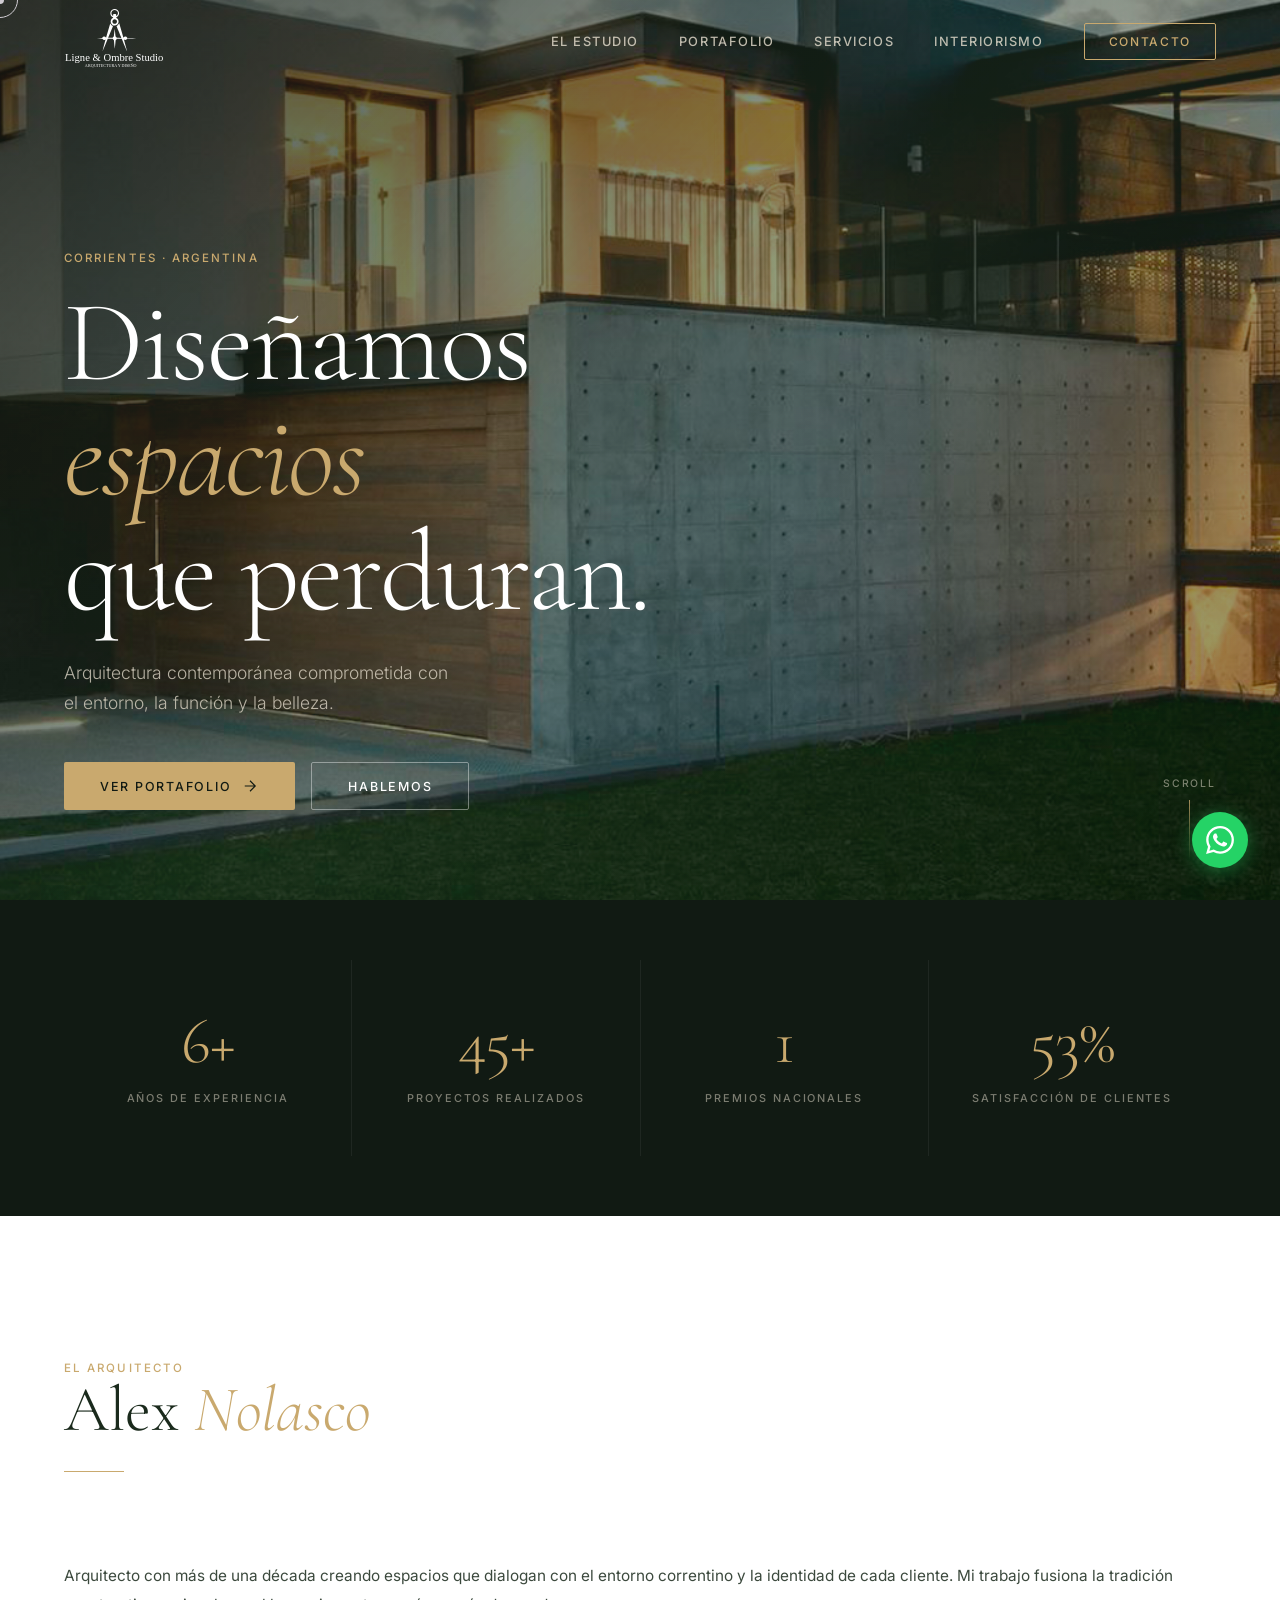
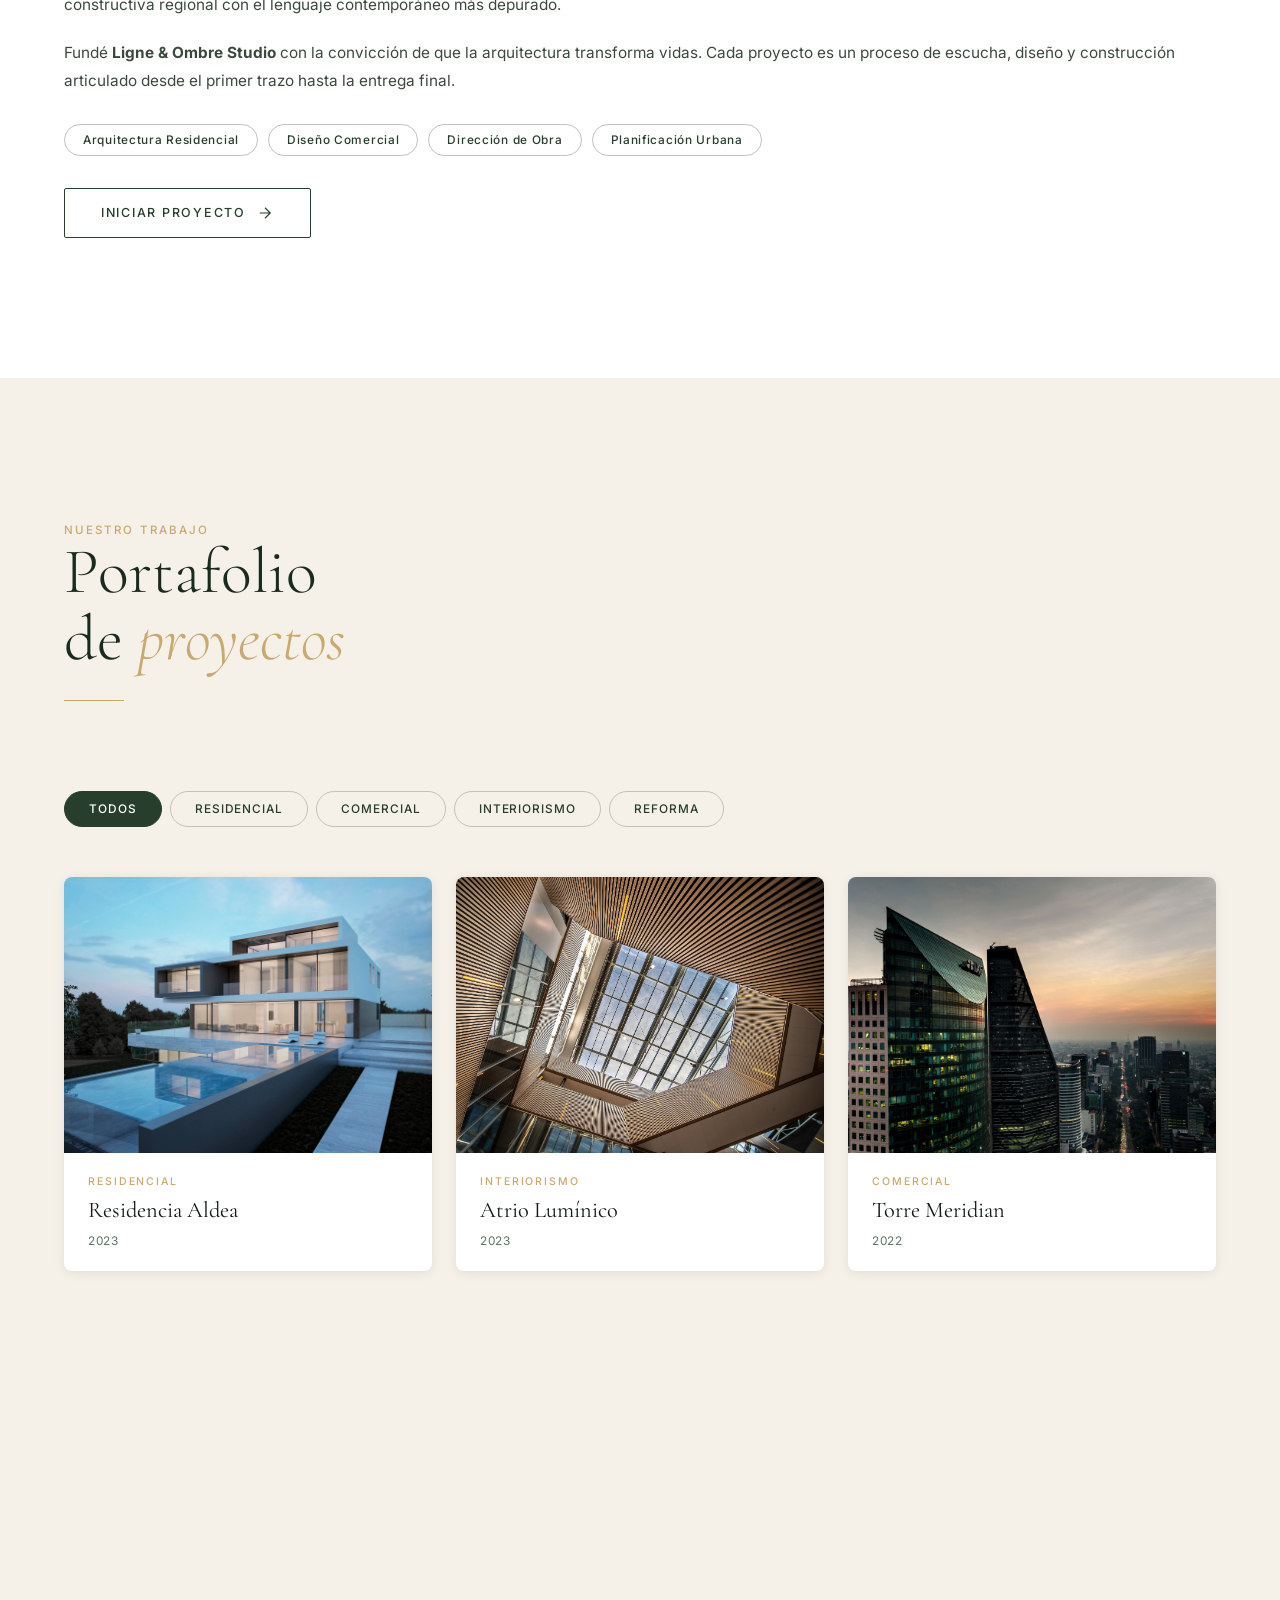
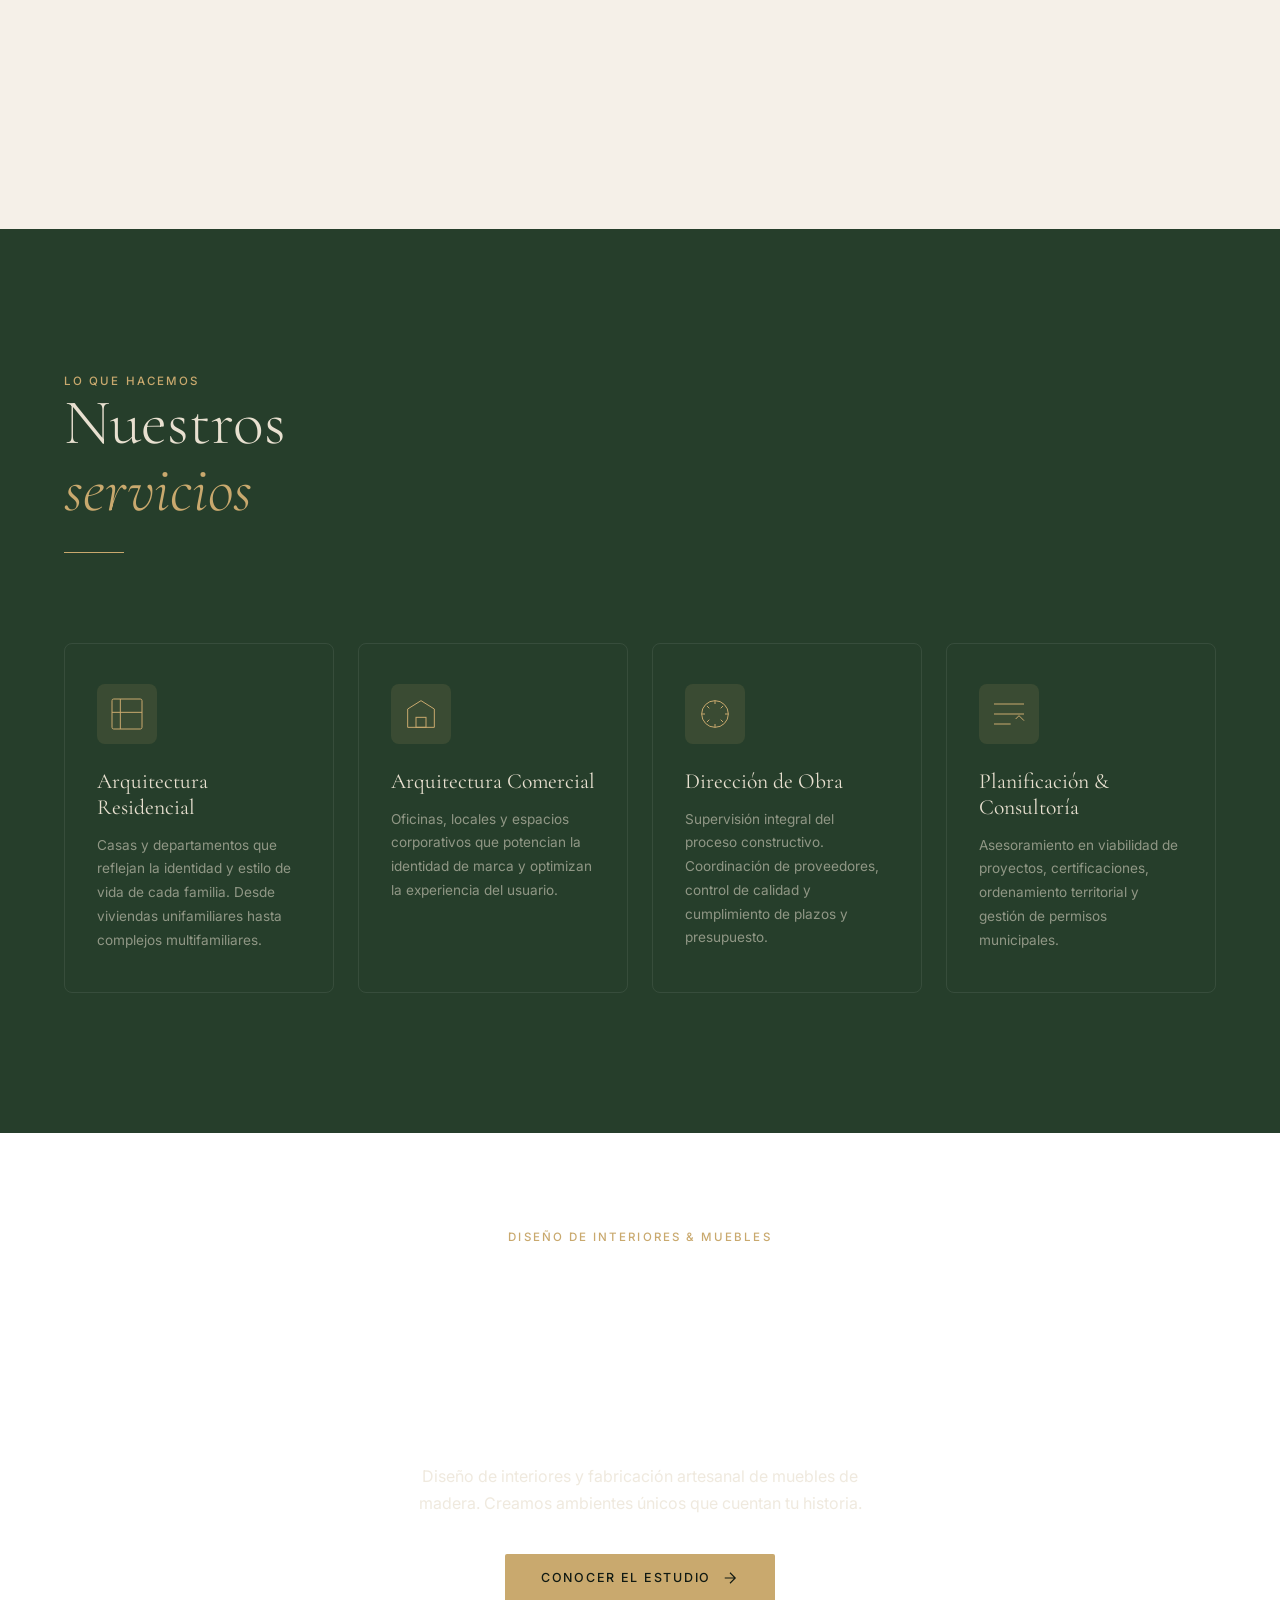
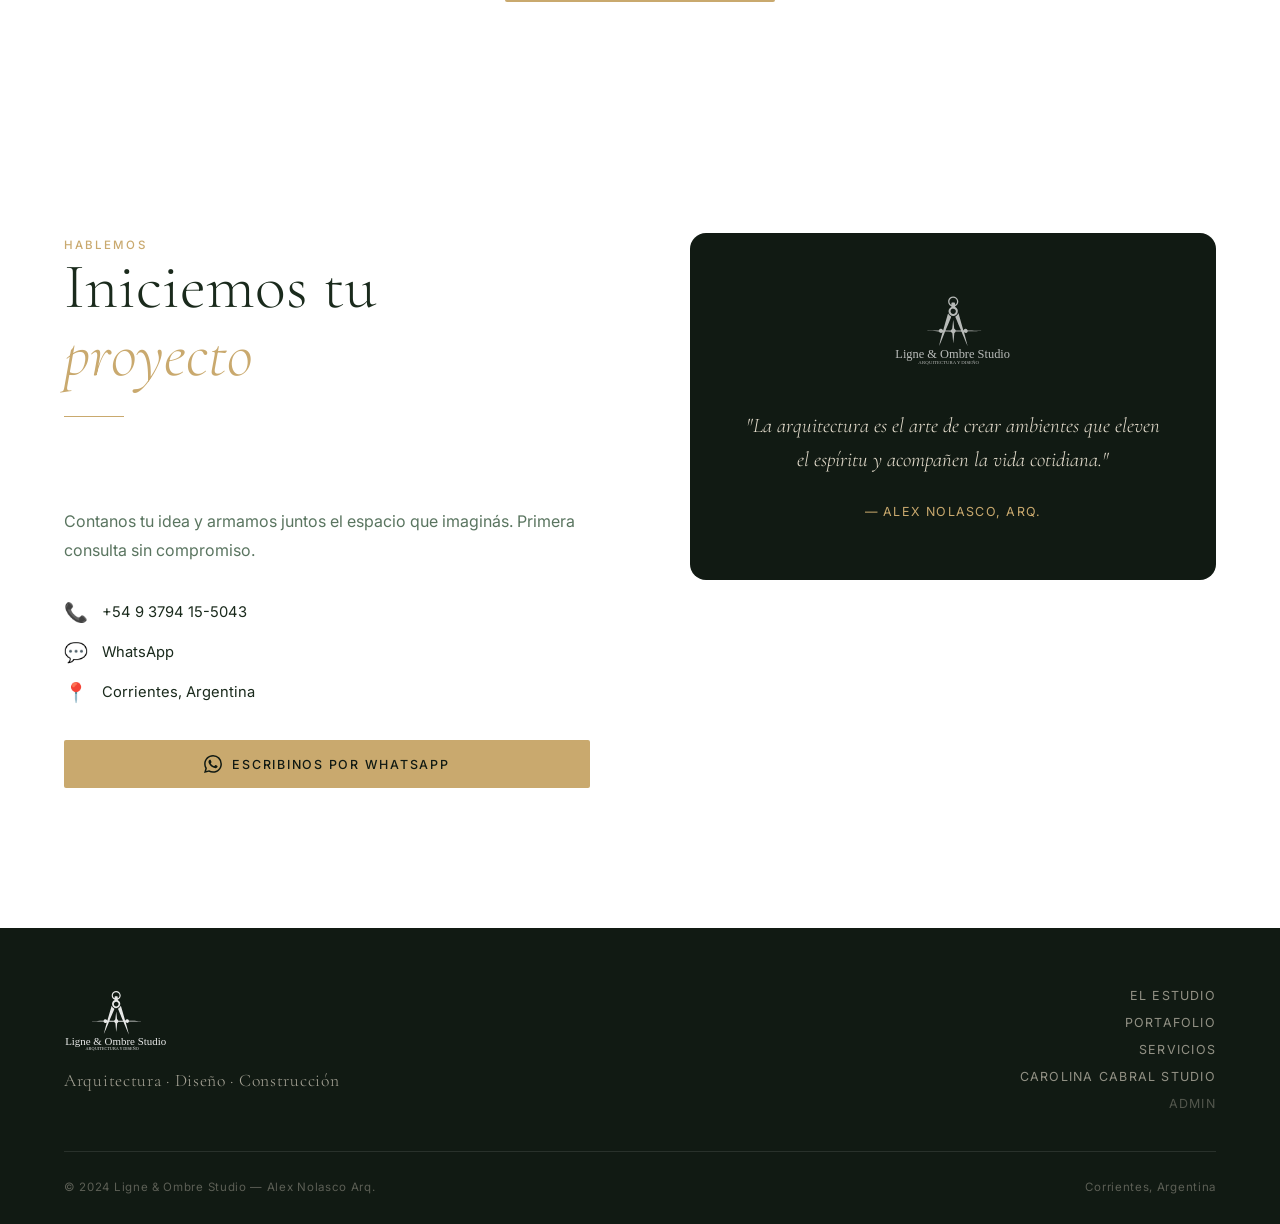
==== index.html @ 4c1d3240 "Arreglos 1 parallax" ====
<!DOCTYPE html>
<html lang="es">

<head>
  <meta charset="UTF-8">
  <meta name="viewport" content="width=device-width, initial-scale=1.0">
  <title>Ligne & Ombre Studio — Arquitectura | Alex Nolasco</title>
  <meta name="description"
    content="Estudio de arquitectura de Alex Nolasco en Corrientes, Argentina. Diseño residencial, comercial y dirección de obra. Ligne & Ombre Studio.">
  <link rel="stylesheet" href="css/main.css">
  <link rel="stylesheet" href="css/index.css">
</head>

<body>

  <!-- CURSOR -->
  <div class="cursor">
    <div class="cursor__dot"></div>
    <div class="cursor__circle"></div>
  </div>

  <!-- PROGRESS BAR -->
  <div class="progress-bar"></div>

  <!-- NAV -->
  <nav class="nav" id="nav">
    <a href="#inicio" class="nav__logo">
      <img src="assets/logo.svg" alt="Ligne & Ombre Studio logo">
    </a>
    <ul class="nav__links">
      <li><a href="#sobre-alex">El Estudio</a></li>
      <li><a href="#portafolio">Portafolio</a></li>
      <li><a href="#servicios">Servicios</a></li>
      <li><a href="interiores.html">Interiorismo</a></li>
      <li><a href="#contacto" class="nav__cta">Contacto</a></li>
    </ul>
    <div class="nav__burger" id="burger">
      <span></span><span></span><span></span>
    </div>
  </nav>

  <!-- MOBILE MENU -->
  <nav class="nav__mobile" id="mobileMenu">
    <span class="nav__mobile-close" id="mobileClose">✕</span>
    <a href="#sobre-alex">El Estudio</a>
    <a href="#portafolio">Portafolio</a>
    <a href="#servicios">Servicios</a>
    <a href="interiores.html">Interiorismo</a>
    <a href="#contacto">Contacto</a>
  </nav>

  <!-- HERO -->
  <section class="hero" id="inicio">
    <div class="hero__bg">
      <img src="Imagenes Pagina Arquitectura/el-hormigon-en-la-arquitectura-moderna.jpg" alt="Arquitectura"
        class="hero__img" data-parallax="0.25">
      <div class="hero__overlay"></div>
    </div>
    <div class="hero__content">
      <span class="t-label hero__eyebrow reveal" style="color:var(--clr-gold)">Corrientes · Argentina</span>
      <h1 class="hero__title reveal" data-delay="100">
        Diseñamos<br>
        <em>espacios</em><br>
        que perduran.
      </h1>
      <p class="hero__sub reveal" data-delay="200">
        Arquitectura contemporánea comprometida con<br>el entorno, la función y la belleza.
      </p>
      <div class="hero__actions reveal" data-delay="300">
        <a href="#portafolio" class="btn btn--primary">
          Ver portafolio
          <svg viewBox="0 0 24 24" fill="none" stroke="currentColor" stroke-width="1.5" width="18">
            <path d="M5 12h14M12 5l7 7-7 7" />
          </svg>
        </a>
        <a href="#contacto" class="btn btn--outline">Hablemos</a>
      </div>
    </div>
    <div class="hero__scroll-hint">
      <span class="t-label" style="color:rgba(232,224,208,.5);font-size:.65rem">Scroll</span>
      <div class="hero__scroll-line"></div>
    </div>
  </section>

  <!-- STATS -->
  <section class="stats section--dark">
    <div class="container stats__grid">
      <div class="stat reveal">
        <span class="stat__num" data-count="12" data-suffix="+">0+</span>
        <span class="stat__label t-label">Años de experiencia</span>
      </div>
      <div class="stat reveal" data-delay="100">
        <span class="stat__num" data-count="85" data-suffix="+">0+</span>
        <span class="stat__label t-label">Proyectos realizados</span>
      </div>
      <div class="stat reveal" data-delay="200">
        <span class="stat__num" data-count="3" data-suffix="">0</span>
        <span class="stat__label t-label">Premios nacionales</span>
      </div>
      <div class="stat reveal" data-delay="300">
        <span class="stat__num" data-count="100" data-suffix="%">0%</span>
        <span class="stat__label t-label">Satisfacción de clientes</span>
      </div>
    </div>
  </section>

  <!-- SOBRE ALEX -->
  <section class="section about" id="sobre-alex">
    <div class="container about__grid">
      <div class="about__text-col reveal">
        <div class="sec-header">
          <span class="t-label sec-header__eyebrow">El arquitecto</span>
          <h2 class="sec-header__title">Alex <em>Nolasco</em></h2>
          <span class="sec-header__line"></span>
        </div>
        <p class="about__bio">
          Arquitecto con más de una década creando espacios que dialogan con el entorno correntino y la identidad de
          cada cliente. Mi trabajo fusiona la tradición constructiva regional con el lenguaje contemporáneo más
          depurado.
        </p>
        <p class="about__bio">
          Fundé <strong>Ligne & Ombre Studio</strong> con la convicción de que la arquitectura transforma vidas. Cada
          proyecto es un proceso de escucha, diseño y construcción articulado desde el primer trazo hasta la entrega
          final.
        </p>
        <ul class="about__tags">
          <li>Arquitectura Residencial</li>
          <li>Diseño Comercial</li>
          <li>Dirección de Obra</li>
          <li>Planificación Urbana</li>
        </ul>
        <a href="#contacto" class="btn btn--outline-dark" style="margin-top:32px">
          Iniciar proyecto
          <svg viewBox="0 0 24 24" fill="none" stroke="currentColor" stroke-width="1.5" width="18">
            <path d="M5 12h14M12 5l7 7-7 7" />
          </svg>
        </a>
      </div>
    </div>
  </section>

  <!-- PORTAFOLIO -->
  <section class="section section--cream portfolio" id="portafolio">
    <div class="container">
      <div class="sec-header reveal">
        <span class="t-label sec-header__eyebrow">Nuestro trabajo</span>
        <h2 class="sec-header__title">Portafolio<br>de <em>proyectos</em></h2>
        <span class="sec-header__line"></span>
      </div>

      <div class="portfolio-filter reveal" data-delay="100">
        <button class="portfolio-filter__btn active" data-filter="todos">Todos</button>
        <button class="portfolio-filter__btn" data-filter="Residencial">Residencial</button>
        <button class="portfolio-filter__btn" data-filter="Comercial">Comercial</button>
        <button class="portfolio-filter__btn" data-filter="Interiorismo">Interiorismo</button>
        <button class="portfolio-filter__btn" data-filter="Reforma">Reforma</button>
      </div>

      <div class="portfolio-grid" id="portfolio-grid">
        <!-- Populated by portfolio.js -->
      </div>
    </div>
  </section>

  <!-- SERVICIOS -->
  <section class="section section--forest servicios" id="servicios">
    <div class="container">
      <div class="sec-header reveal">
        <span class="t-label sec-header__eyebrow" style="color:var(--clr-gold)">Lo que hacemos</span>
        <h2 class="sec-header__title" style="color:var(--clr-cream)">Nuestros<br><em>servicios</em></h2>
        <span class="sec-header__line"></span>
      </div>
      <div class="servicios__grid">
        <div class="servicio-card reveal">
          <div class="servicio-card__icon">
            <svg viewBox="0 0 48 48" fill="none" stroke="currentColor" stroke-width="1.2" width="40">
              <rect x="6" y="6" width="36" height="36" rx="2" />
              <path d="M16 6v36M6 22h36" />
            </svg>
          </div>
          <h3 class="servicio-card__title">Arquitectura Residencial</h3>
          <p class="servicio-card__desc">Casas y departamentos que reflejan la identidad y estilo de vida de cada
            familia. Desde viviendas unifamiliares hasta complejos multifamiliares.</p>
        </div>
        <div class="servicio-card reveal" data-delay="100">
          <div class="servicio-card__icon">
            <svg viewBox="0 0 48 48" fill="none" stroke="currentColor" stroke-width="1.2" width="40">
              <path d="M8 40V18L24 8l16 10v22H8z" />
              <rect x="18" y="28" width="12" height="12" />
            </svg>
          </div>
          <h3 class="servicio-card__title">Arquitectura Comercial</h3>
          <p class="servicio-card__desc">Oficinas, locales y espacios corporativos que potencian la identidad de marca y
            optimizan la experiencia del usuario.</p>
        </div>
        <div class="servicio-card reveal" data-delay="200">
          <div class="servicio-card__icon">
            <svg viewBox="0 0 48 48" fill="none" stroke="currentColor" stroke-width="1.2" width="40">
              <circle cx="24" cy="24" r="16" />
              <path
                d="M24 8v4M24 36v4M8 24h4M36 24h4M14.34 14.34l2.83 2.83M30.83 30.83l2.83 2.83M14.34 33.66l2.83-2.83M30.83 17.17l2.83-2.83" />
            </svg>
          </div>
          <h3 class="servicio-card__title">Dirección de Obra</h3>
          <p class="servicio-card__desc">Supervisión integral del proceso constructivo. Coordinación de proveedores,
            control de calidad y cumplimiento de plazos y presupuesto.</p>
        </div>
        <div class="servicio-card reveal" data-delay="300">
          <div class="servicio-card__icon">
            <svg viewBox="0 0 48 48" fill="none" stroke="currentColor" stroke-width="1.2" width="40">
              <path d="M6 12h36M6 24h36M6 36h20" />
              <path d="M32 30l4-4 6 6" />
            </svg>
          </div>
          <h3 class="servicio-card__title">Planificación & Consultoría</h3>
          <p class="servicio-card__desc">Asesoramiento en viabilidad de proyectos, certificaciones, ordenamiento
            territorial y gestión de permisos municipales.</p>
        </div>
      </div>
    </div>
  </section>

  <!-- DISEÑO INTERIORES CTA -->
  <section class="cta-interiores">
    <div class="cta-interiores__bg" data-parallax="0.15">
      <img src="assets/img/hero-int.png" alt="Interiorismo" class="cta-interiores__img">
      <div class="cta-interiores__overlay"></div>
    </div>
    <div class="cta-interiores__content reveal">
      <span class="t-label" style="color:var(--clr-gold)">Diseño de Interiores & Muebles</span>
      <h2 class="cta-interiores__title">Carolina Cabral Studio</h2>
      <p class="cta-interiores__sub">Diseño de interiores y fabricación artesanal de muebles de madera. Creamos
        ambientes únicos que cuentan tu historia.</p>
      <a href="interiores.html" class="btn btn--primary">
        Conocer el estudio
        <svg viewBox="0 0 24 24" fill="none" stroke="currentColor" stroke-width="1.5" width="18">
          <path d="M5 12h14M12 5l7 7-7 7" />
        </svg>
      </a>
    </div>
  </section>

  <!-- CONTACTO -->
  <section class="section contacto" id="contacto">
    <div class="container contacto__grid">
      <div class="contacto__info reveal-left">
        <div class="sec-header">
          <span class="t-label sec-header__eyebrow">Hablemos</span>
          <h2 class="sec-header__title">Iniciemos tu<br><em>proyecto</em></h2>
          <span class="sec-header__line"></span>
        </div>
        <p class="contacto__text">Contanos tu idea y armamos juntos el espacio que imaginás. Primera consulta sin
          compromiso.</p>
        <div class="contacto__datos">
          <a href="tel:+5493794155043" class="contacto__dato">
            <span class="contacto__dato-icon">📞</span>
            <span>+54 9 3794 15-5043</span>
          </a>
          <a href="https://wa.me/5493794155043?text=Hola%20Alex!%20Me%20gustar%C3%ADa%20hablar%20sobre%20un%20proyecto%20de%20arquitectura."
            target="_blank" class="contacto__dato">
            <span class="contacto__dato-icon">💬</span>
            <span>WhatsApp</span>
          </a>
          <div class="contacto__dato">
            <span class="contacto__dato-icon">📍</span>
            <span>Corrientes, Argentina</span>
          </div>
        </div>
        <a href="https://wa.me/5493794155043?text=Hola%20Alex!%20Me%20gustar%C3%ADa%20hablar%20sobre%20un%20proyecto%20de%20arquitectura."
          target="_blank" class="btn btn--primary contacto__wa">
          <svg viewBox="0 0 24 24" fill="currentColor" width="18">
            <path
              d="M17.472 14.382c-.297-.149-1.758-.867-2.03-.967-.273-.099-.471-.148-.67.15-.197.297-.767.966-.94 1.164-.173.199-.347.223-.644.075-.297-.15-1.255-.463-2.39-1.475-.883-.788-1.48-1.761-1.653-2.059-.173-.297-.018-.458.13-.606.134-.133.298-.347.446-.52.149-.174.198-.298.298-.497.099-.198.05-.371-.025-.52-.075-.149-.669-1.612-.916-2.207-.242-.579-.487-.5-.669-.51-.173-.008-.371-.01-.57-.01-.198 0-.52.074-.792.372-.272.297-1.04 1.016-1.04 2.479 0 1.462 1.065 2.875 1.213 3.074.149.198 2.096 3.2 5.077 4.487.709.306 1.262.489 1.694.625.712.227 1.36.195 1.871.118.571-.085 1.758-.719 2.006-1.413.248-.694.248-1.289.173-1.413-.074-.124-.272-.198-.57-.347m-5.421 7.403h-.004a9.87 9.87 0 01-5.031-1.378l-.361-.214-3.741.982.998-3.648-.235-.374a9.86 9.86 0 01-1.51-5.26c.001-5.45 4.436-9.884 9.888-9.884 2.64 0 5.122 1.03 6.988 2.898a9.825 9.825 0 012.893 6.994c-.003 5.45-4.437 9.884-9.885 9.884m8.413-18.297A11.815 11.815 0 0012.05 0C5.495 0 .16 5.335.157 11.892c0 2.096.547 4.142 1.588 5.945L.057 24l6.305-1.654a11.882 11.882 0 005.683 1.448h.005c6.554 0 11.89-5.335 11.893-11.893a11.821 11.821 0 00-3.48-8.413z" />
          </svg>
          Escribinos por WhatsApp
        </a>
      </div>
      <div class="contacto__card reveal-right">
        <div class="contacto__card-inner">
          <img src="assets/logo.svg" alt="Logo" class="contacto__card-logo">
          <p class="contacto__card-quote">
            "La arquitectura es el arte de crear ambientes que eleven el espíritu y acompañen la vida cotidiana."
          </p>
          <span class="contacto__card-author">— Alex Nolasco, Arq.</span>
        </div>
      </div>
    </div>
  </section>

  <!-- FOOTER -->
  <footer class="footer">
    <div class="footer__inner">
      <div class="footer__logo">
        <img src="assets/logo.svg" alt="Ligne & Ombre Studio">
        <p class="footer__tagline">Arquitectura · Diseño · Construcción</p>
      </div>
      <nav class="footer__links">
        <a href="#sobre-alex">El Estudio</a>
        <a href="#portafolio">Portafolio</a>
        <a href="#servicios">Servicios</a>
        <a href="interiores.html">Carolina Cabral Studio</a>
        <a href="admin-arq.html" style="opacity:.3">Admin</a>
      </nav>
    </div>
    <div class="footer__copy">
      <span>© 2024 Ligne & Ombre Studio — Alex Nolasco Arq.</span>
      <span>Corrientes, Argentina</span>
    </div>
  </footer>

  <!-- MODAL -->
  <div class="modal-overlay" id="modalOverlay">
    <div class="modal" style="position:relative">
      <button class="modal__close" onclick="closeModal()">✕</button>
      <img class="modal__img" src="" alt="">
      <div class="modal__body">
        <p class="modal__cat"></p>
        <h3 class="modal__title"></h3>
        <p class="modal__year" style="font-size:.78rem;color:var(--clr-gold);margin-bottom:12px;letter-spacing:.08em">
        </p>
        <p class="modal__desc"></p>
      </div>
    </div>
  </div>

  <!-- WA FLOAT -->
  <a href="https://wa.me/5493794155043?text=Hola%20Alex!%20Me%20gustar%C3%ADa%20hablar%20sobre%20un%20proyecto."
    target="_blank" class="wa-float" aria-label="WhatsApp">
    <svg viewBox="0 0 24 24">
      <path
        d="M17.472 14.382c-.297-.149-1.758-.867-2.03-.967-.273-.099-.471-.148-.67.15-.197.297-.767.966-.94 1.164-.173.199-.347.223-.644.075-.297-.15-1.255-.463-2.39-1.475-.883-.788-1.48-1.761-1.653-2.059-.173-.297-.018-.458.13-.606.134-.133.298-.347.446-.52.149-.174.198-.298.298-.497.099-.198.05-.371-.025-.52-.075-.149-.669-1.612-.916-2.207-.242-.579-.487-.5-.669-.51-.173-.008-.371-.01-.57-.01-.198 0-.52.074-.792.372-.272.297-1.04 1.016-1.04 2.479 0 1.462 1.065 2.875 1.213 3.074.149.198 2.096 3.2 5.077 4.487.709.306 1.262.489 1.694.625.712.227 1.36.195 1.871.118.571-.085 1.758-.719 2.006-1.413.248-.694.248-1.289.173-1.413-.074-.124-.272-.198-.57-.347m-5.421 7.403h-.004a9.87 9.87 0 01-5.031-1.378l-.361-.214-3.741.982.998-3.648-.235-.374a9.86 9.86 0 01-1.51-5.26c.001-5.45 4.436-9.884 9.888-9.884 2.64 0 5.122 1.03 6.988 2.898a9.825 9.825 0 012.893 6.994c-.003 5.45-4.437 9.884-9.885 9.884m8.413-18.297A11.815 11.815 0 0012.05 0C5.495 0 .16 5.335.157 11.892c0 2.096.547 4.142 1.588 5.945L.057 24l6.305-1.654a11.882 11.882 0 005.683 1.448h.005c6.554 0 11.89-5.335 11.893-11.893a11.821 11.821 0 00-3.48-8.413z" />
    </svg>
  </a>

  <script src="js/main.js"></script>
  <script src="js/portfolio.js"></script>
</body>

</html>
---- css/main.css ----
/* ================================================
   LIGNE & OMBRE STUDIO — Global Design System
   ================================================ */

@import url('https://fonts.googleapis.com/css2?family=Cormorant+Garamond:ital,wght@0,300;0,400;0,500;0,600;1,300;1,400&family=Inter:wght@300;400;500;600&display=swap');

/* ── TOKENS ── */
:root {
  --clr-forest:       #263e2b;
  --clr-forest-dark:  #111a13;
  --clr-forest-mid:   #1e3324;
  --clr-forest-light: #3d5e40;
  --clr-cream:        #e8e0d0;
  --clr-cream-light:  #f5f0e8;
  --clr-gold:         #c9a96e;
  --clr-gold-light:   #dfc08a;
  --clr-white:        #ffffff;
  --clr-text-dark:    #1a2a1c;
  --clr-text-muted:   #5a7560;

  --font-display: 'Cormorant Garamond', Georgia, serif;
  --font-body:    'Inter', system-ui, sans-serif;

  --radius-sm:  4px;
  --radius-md:  8px;
  --radius-lg:  16px;
  --radius-xl:  32px;

  --shadow-sm:  0 2px 12px rgba(0,0,0,.08);
  --shadow-md:  0 8px 40px rgba(0,0,0,.14);
  --shadow-lg:  0 20px 80px rgba(0,0,0,.22);

  --transition: .45s cubic-bezier(.22,1,.36,1);
  --transition-fast: .2s ease;

  --nav-h: 80px;
}

/* ── RESET ── */
*, *::before, *::after { box-sizing: border-box; margin: 0; padding: 0; }
html { scroll-behavior: smooth; font-size: 16px; }
body {
  font-family: var(--font-body);
  color: var(--clr-text-dark);
  background: var(--clr-white);
  overflow-x: hidden;
  cursor: none;
}
img { display: block; max-width: 100%; }
a  { text-decoration: none; color: inherit; }
ul { list-style: none; }
button { cursor: none; border: none; background: none; font-family: inherit; }

/* ── CUSTOM CURSOR ── */
.cursor {
  position: fixed;
  pointer-events: none;
  z-index: 9999;
  mix-blend-mode: difference;
}
.cursor__dot {
  width: 8px; height: 8px;
  background: var(--clr-white);
  border-radius: 50%;
  position: fixed;
  top: 0; left: 0;
  transform: translate(-50%,-50%);
  transition: width .2s, height .2s, opacity .2s;
}
.cursor__circle {
  width: 36px; height: 36px;
  border: 1.5px solid var(--clr-white);
  border-radius: 50%;
  position: fixed;
  top: 0; left: 0;
  transform: translate(-50%,-50%);
  transition: transform .12s ease, width .3s, height .3s;
  pointer-events: none;
}
body:hover .cursor__circle { opacity: 1; }

/* ── SCROLLBAR ── */
::-webkit-scrollbar { width: 5px; }
::-webkit-scrollbar-track { background: var(--clr-forest-dark); }
::-webkit-scrollbar-thumb { background: var(--clr-gold); border-radius: 3px; }

/* ── TYPOGRAPHY ── */
.t-display {
  font-family: var(--font-display);
  font-weight: 300;
  line-height: 1.1;
  letter-spacing: -.01em;
}
.t-label {
  font-family: var(--font-body);
  font-size: .72rem;
  font-weight: 500;
  letter-spacing: .18em;
  text-transform: uppercase;
}

/* ── NAVIGATION ── */
.nav {
  position: fixed;
  top: 0; left: 0; right: 0;
  z-index: 100;
  height: var(--nav-h);
  display: flex;
  align-items: center;
  padding: 0 5vw;
  justify-content: space-between;
  transition: background var(--transition), backdrop-filter var(--transition), box-shadow var(--transition);
}
.nav.scrolled {
  background: rgba(17,26,19,.92);
  backdrop-filter: blur(20px);
  box-shadow: 0 1px 0 rgba(255,255,255,.06);
}
.nav__logo { display: flex; align-items: center; gap: 12px; }
.nav__logo img { height: 68px; width: auto; }
.nav__logo svg { height: 68px; width: auto; }
.nav__logo-text {
  font-family: var(--font-display);
  font-size: 1rem;
  font-weight: 400;
  color: var(--clr-cream);
  line-height: 1.2;
  letter-spacing: .04em;
}
.nav__links { display: flex; align-items: center; gap: 40px; }
.nav__links a {
  font-size: .8rem;
  font-weight: 500;
  letter-spacing: .12em;
  text-transform: uppercase;
  color: var(--clr-cream);
  opacity: .8;
  transition: opacity var(--transition-fast), color var(--transition-fast);
  position: relative;
}
.nav__links a::after {
  content: '';
  position: absolute;
  bottom: -4px; left: 0;
  width: 0; height: 1px;
  background: var(--clr-gold);
  transition: width var(--transition);
}
.nav__links a:hover { opacity: 1; color: var(--clr-gold); }
.nav__links a:hover::after { width: 100%; }
.nav__cta {
  padding: 10px 24px;
  border: 1px solid var(--clr-gold);
  color: var(--clr-gold) !important;
  border-radius: 2px;
  font-size: .75rem !important;
  letter-spacing: .14em !important;
  opacity: 1 !important;
  transition: background var(--transition), color var(--transition) !important;
}
.nav__cta:hover { background: var(--clr-gold) !important; color: var(--clr-forest-dark) !important; }
.nav__cta::after { display: none !important; }

/* ── HAMBURGER (mobile) ── */
.nav__burger {
  display: none;
  flex-direction: column;
  gap: 5px;
  width: 28px;
  cursor: pointer;
  padding: 4px;
}
.nav__burger span {
  display: block; height: 1.5px;
  background: var(--clr-cream);
  transition: var(--transition);
}
.nav__mobile {
  display: none;
  position: fixed;
  inset: 0;
  background: var(--clr-forest-dark);
  z-index: 99;
  flex-direction: column;
  align-items: center;
  justify-content: center;
  gap: 40px;
}
.nav__mobile.open { display: flex; }
.nav__mobile a {
  font-family: var(--font-display);
  font-size: 2.5rem;
  font-weight: 300;
  color: var(--clr-cream);
  letter-spacing: .06em;
  transition: color var(--transition);
}
.nav__mobile a:hover { color: var(--clr-gold); }
.nav__mobile-close {
  position: absolute;
  top: 28px; right: 5vw;
  font-size: 2rem;
  color: var(--clr-cream);
  cursor: pointer;
}

/* ── SECTION WRAPPER ── */
.section { padding: clamp(80px,12vw,140px) 5vw; }
.section--dark { background: var(--clr-forest-dark); color: var(--clr-cream); }
.section--forest { background: var(--clr-forest); color: var(--clr-cream); }
.section--cream { background: var(--clr-cream-light); }
.container { max-width: 1280px; margin: 0 auto; }

/* ── SECTION HEADER ── */
.sec-header { margin-bottom: clamp(50px,8vw,90px); }
.sec-header__eyebrow {
  color: var(--clr-gold);
  margin-bottom: 16px;
}
.sec-header__title {
  font-family: var(--font-display);
  font-size: clamp(2.4rem,5vw,4.5rem);
  font-weight: 300;
  line-height: 1.05;
  max-width: 700px;
}
.sec-header__title em { font-style: italic; color: var(--clr-gold); }
.sec-header__line {
  display: block;
  width: 60px; height: 1px;
  background: var(--clr-gold);
  margin-top: 28px;
}

/* ── BUTTONS ── */
.btn {
  display: inline-flex;
  align-items: center;
  gap: 10px;
  padding: 15px 36px;
  font-family: var(--font-body);
  font-size: .78rem;
  font-weight: 500;
  letter-spacing: .14em;
  text-transform: uppercase;
  border-radius: 2px;
  transition: var(--transition);
  cursor: pointer;
}
.btn--primary {
  background: var(--clr-gold);
  color: var(--clr-forest-dark);
}
.btn--primary:hover {
  background: var(--clr-gold-light);
  transform: translateY(-2px);
  box-shadow: 0 8px 30px rgba(201,169,110,.35);
}
.btn--outline {
  border: 1px solid rgba(255,255,255,.4);
  color: var(--clr-white);
}
.btn--outline:hover {
  border-color: var(--clr-gold);
  color: var(--clr-gold);
  transform: translateY(-2px);
}
.btn--outline-dark {
  border: 1px solid var(--clr-forest);
  color: var(--clr-forest);
}
.btn--outline-dark:hover {
  background: var(--clr-forest);
  color: var(--clr-white);
}
.btn svg { transition: transform var(--transition); }
.btn:hover svg { transform: translateX(4px); }

/* ── REVEAL ANIMATIONS ── */
.reveal {
  opacity: 0;
  transform: translateY(40px);
  transition: opacity .8s cubic-bezier(.22,1,.36,1), transform .8s cubic-bezier(.22,1,.36,1);
}
.reveal.visible { opacity: 1; transform: translateY(0); }
.reveal-left {
  opacity: 0;
  transform: translateX(-50px);
  transition: opacity .8s cubic-bezier(.22,1,.36,1), transform .8s cubic-bezier(.22,1,.36,1);
}
.reveal-left.visible { opacity: 1; transform: translateX(0); }
.reveal-right {
  opacity: 0;
  transform: translateX(50px);
  transition: opacity .8s cubic-bezier(.22,1,.36,1), transform .8s cubic-bezier(.22,1,.36,1);
}
.reveal-right.visible { opacity: 1; transform: translateX(0); }

/* ── FOOTER ── */
.footer {
  background: var(--clr-forest-dark);
  color: var(--clr-cream);
  padding: 60px 5vw 30px;
}
.footer__inner {
  max-width: 1280px;
  margin: 0 auto;
  display: grid;
  grid-template-columns: 1fr auto;
  gap: 40px;
  align-items: start;
  border-bottom: 1px solid rgba(255,255,255,.1);
  padding-bottom: 40px;
  margin-bottom: 28px;
}
.footer__logo img { height: 70px; width: auto; opacity: .9; }
.footer__logo svg { height: 60px; width: auto; opacity: .85; }
.footer__tagline {
  font-family: var(--font-display);
  font-size: 1.1rem;
  font-weight: 300;
  color: var(--clr-cream);
  opacity: .7;
  margin-top: 12px;
  letter-spacing: .04em;
}
.footer__links { display: flex; flex-direction: column; gap: 12px; align-items: flex-end; }
.footer__links a {
  font-size: .78rem;
  letter-spacing: .1em;
  text-transform: uppercase;
  color: var(--clr-cream);
  opacity: .6;
  transition: opacity var(--transition-fast), color var(--transition-fast);
}
.footer__links a:hover { opacity: 1; color: var(--clr-gold); }
.footer__copy {
  max-width: 1280px;
  margin: 0 auto;
  display: flex;
  justify-content: space-between;
  align-items: center;
  font-size: .72rem;
  letter-spacing: .06em;
  color: rgba(232,224,208,.35);
}

/* ── WHATSAPP FLOAT ── */
.wa-float {
  position: fixed;
  bottom: 32px; right: 32px;
  z-index: 90;
  width: 56px; height: 56px;
  background: #25D366;
  border-radius: 50%;
  display: flex;
  align-items: center;
  justify-content: center;
  box-shadow: 0 4px 20px rgba(37,211,102,.4);
  transition: transform var(--transition), box-shadow var(--transition);
}
.wa-float:hover {
  transform: scale(1.1) translateY(-3px);
  box-shadow: 0 8px 30px rgba(37,211,102,.5);
}
.wa-float svg { width: 28px; height: 28px; fill: white; }

/* ── MODAL ── */
.modal-overlay {
  position: fixed;
  inset: 0;
  background: rgba(17,26,19,.9);
  backdrop-filter: blur(12px);
  z-index: 200;
  display: flex;
  align-items: center;
  justify-content: center;
  padding: 20px;
  opacity: 0;
  pointer-events: none;
  transition: opacity .4s;
}
.modal-overlay.open { opacity: 1; pointer-events: all; }
.modal {
  background: var(--clr-white);
  border-radius: var(--radius-lg);
  max-width: 900px;
  width: 100%;
  max-height: 90vh;
  overflow-y: auto;
  transform: scale(.95);
  transition: transform .4s cubic-bezier(.22,1,.36,1);
}
.modal-overlay.open .modal { transform: scale(1); }
.modal__img { width: 100%; height: 400px; object-fit: cover; border-radius: var(--radius-lg) var(--radius-lg) 0 0; }
.modal__body { padding: 36px; }
.modal__cat {
  font-size: .7rem;
  letter-spacing: .18em;
  text-transform: uppercase;
  color: var(--clr-gold);
  margin-bottom: 10px;
}
.modal__title {
  font-family: var(--font-display);
  font-size: 2rem;
  font-weight: 400;
  color: var(--clr-forest-dark);
  margin-bottom: 16px;
}
.modal__desc {
  font-size: .9rem;
  line-height: 1.8;
  color: var(--clr-text-muted);
}
.modal__close {
  position: absolute;
  top: 20px; right: 20px;
  width: 40px; height: 40px;
  background: rgba(255,255,255,.15);
  backdrop-filter: blur(10px);
  border-radius: 50%;
  display: flex;
  align-items: center;
  justify-content: center;
  color: white;
  font-size: 1.2rem;
  cursor: pointer;
  transition: background var(--transition-fast);
}
.modal__close:hover { background: rgba(255,255,255,.25); }

/* ── LOGO EN FONDOS OSCUROS (convertir a blanco) ── */
.nav__logo img,
.hero__logo-big,
.footer__logo img,
.footer__logo svg,
.contacto__card-logo {
  filter: brightness(0) invert(1);
}

/* ── LOADING PROGRESS BAR ── */
.progress-bar {
  position: fixed;
  top: 0; left: 0;
  height: 2px;
  background: linear-gradient(90deg, var(--clr-forest), var(--clr-gold));
  z-index: 9999;
  transition: width .3s;
  width: 0%;
}

/* ── RESPONSIVE ── */
@media (max-width: 768px) {
  .nav__links { display: none; }
  .nav__burger { display: flex; }
  body { cursor: auto; }
  .cursor { display: none; }
  .footer__inner { grid-template-columns: 1fr; }
  .footer__links { align-items: flex-start; }
}
---- css/index.css ----
/* ================================================
   LIGNE & OMBRE STUDIO — index.css (Arquitectura)
   ================================================ */

/* ── HERO ── */
.hero {
  position: relative;
  height: 100vh;
  min-height: 700px;
  display: flex;
  align-items: flex-end;
  padding: 0 5vw clamp(60px, 10vh, 120px);
  overflow: hidden;
}

.hero__bg {
  position: absolute;
  inset: 0;
  overflow: hidden;
}

.hero__img {
  position: absolute;
  top: -25%;
  left: 0;
  width: 100%;
  height: 150%;
  object-fit: cover;
  object-position: center;
  will-change: transform;
}

.hero__overlay {
  position: absolute;
  inset: 0;
  background: linear-gradient(135deg,
      rgba(17, 26, 19, .75) 0%,
      rgba(38, 62, 43, .5) 50%,
      rgba(17, 26, 19, .4) 100%);
}

.hero__logo-center {
  position: absolute;
  top: 50%;
  left: 50%;
  transform: translate(-50%, -50%);
  opacity: .07;
  pointer-events: none;
}

.hero__logo-big {
  width: min(60vw, 500px);
}

.hero__content {
  position: relative;
  z-index: 2;
  max-width: 720px;
}

.hero__eyebrow {
  display: block;
  margin-bottom: 20px;
  font-size: .72rem;
}

.hero__title {
  font-family: var(--font-display);
  font-size: clamp(3.5rem, 9vw, 8rem);
  font-weight: 300;
  color: var(--clr-white);
  line-height: 1;
  letter-spacing: -.02em;
  margin-bottom: 28px;
}

.hero__title em {
  font-style: italic;
  color: var(--clr-gold);
}

.hero__sub {
  font-size: clamp(.9rem, 1.5vw, 1.1rem);
  color: rgba(232, 224, 208, .75);
  line-height: 1.7;
  margin-bottom: 44px;
  font-weight: 300;
}

.hero__actions {
  display: flex;
  gap: 16px;
  flex-wrap: wrap;
}

.hero__scroll-hint {
  position: absolute;
  bottom: 40px;
  right: 5vw;
  display: flex;
  flex-direction: column;
  align-items: center;
  gap: 10px;
}

.hero__scroll-line {
  width: 1px;
  height: 60px;
  background: linear-gradient(to bottom, rgba(201, 169, 110, .8), transparent);
  animation: scrollPulse 2s ease-in-out infinite;
}

@keyframes scrollPulse {

  0%,
  100% {
    opacity: .4;
    transform: scaleY(1);
  }

  50% {
    opacity: 1;
    transform: scaleY(1.2);
  }
}

/* ── STATS ── */
.stats {
  padding: 60px 5vw;
}

.stats__grid {
  display: grid;
  grid-template-columns: repeat(4, 1fr);
  gap: 1px;
  background: rgba(255, 255, 255, .06);
}

.stat {
  text-align: center;
  padding: 50px 20px;
  background: var(--clr-forest-dark);
  transition: background var(--transition);
}

.stat:hover {
  background: var(--clr-forest-mid);
}

.stat__num {
  display: block;
  font-family: var(--font-display);
  font-size: clamp(2.8rem, 5vw, 4.5rem);
  font-weight: 300;
  color: var(--clr-gold);
  line-height: 1;
  margin-bottom: 12px;
  letter-spacing: -.02em;
}

.stat__label {
  color: rgba(232, 224, 208, .5);
  font-size: .68rem;
}

/* ── ABOUT ── */
.about__grid {
  display: grid;
  grid-template-columns: 1fr;
  gap: clamp(40px, 8vw, 100px);
  align-items: center;
}

.about__img-wrap {
  position: relative;
  border-radius: var(--radius-lg);
  overflow: hidden;
}

.about__img {
  width: 100%;
  aspect-ratio: 3/4;
  object-fit: cover;
  object-position: top;
  border-radius: var(--radius-lg);
  transition: transform .8s cubic-bezier(.22, 1, .36, 1);
}

.about__img-wrap:hover .about__img {
  transform: scale(1.04);
}

.about__img-accent {
  position: absolute;
  bottom: -20px;
  right: -20px;
  width: 60%;
  aspect-ratio: 1;
  border: 2px solid var(--clr-gold);
  border-radius: var(--radius-lg);
  opacity: .3;
  z-index: -1;
  pointer-events: none;
}

.about__bio {
  font-size: clamp(.9rem, 1.2vw, 1rem);
  line-height: 1.85;
  color: var(--clr-text-dark);
  margin-bottom: 20px;
  opacity: .85;
}

.about__tags {
  display: flex;
  flex-wrap: wrap;
  gap: 10px;
  margin-top: 28px;
}

.about__tags li {
  padding: 8px 18px;
  border: 1px solid rgba(38, 62, 43, .3);
  border-radius: 100px;
  font-size: .74rem;
  font-weight: 500;
  letter-spacing: .06em;
  color: var(--clr-forest);
  transition: background var(--transition), color var(--transition);
}

.about__tags li:hover {
  background: var(--clr-forest);
  color: var(--clr-white);
}

/* ── PORTFOLIO ── */
.portfolio-filter {
  display: flex;
  flex-wrap: wrap;
  gap: 8px;
  margin-bottom: 50px;
}

.portfolio-filter__btn {
  padding: 10px 24px;
  border: 1px solid rgba(38, 62, 43, .25);
  border-radius: 100px;
  font-family: var(--font-body);
  font-size: .74rem;
  font-weight: 500;
  letter-spacing: .08em;
  text-transform: uppercase;
  color: var(--clr-forest);
  transition: var(--transition);
  cursor: pointer;
}

.portfolio-filter__btn:hover,
.portfolio-filter__btn.active {
  background: var(--clr-forest);
  color: var(--clr-white);
  border-color: var(--clr-forest);
}

.portfolio-grid {
  display: grid;
  grid-template-columns: repeat(auto-fill, minmax(320px, 1fr));
  gap: 24px;
}

.portfolio__empty {
  grid-column: 1/-1;
  text-align: center;
  color: var(--clr-text-muted);
  padding: 60px 0;
  font-family: var(--font-display);
  font-size: 1.2rem;
}

.portfolio-card {
  border-radius: var(--radius-md);
  overflow: hidden;
  background: var(--clr-white);
  box-shadow: var(--shadow-sm);
  transition: transform var(--transition), box-shadow var(--transition);
  cursor: pointer;
}

.portfolio-card:hover {
  transform: translateY(-8px);
  box-shadow: var(--shadow-lg);
}

.portfolio-card__img-wrap {
  position: relative;
  overflow: hidden;
  aspect-ratio: 4/3;
}

.portfolio-card__img {
  width: 100%;
  height: 100%;
  object-fit: cover;
  transition: transform .8s cubic-bezier(.22, 1, .36, 1);
}

.portfolio-card:hover .portfolio-card__img {
  transform: scale(1.08);
}

.portfolio-card__overlay {
  position: absolute;
  inset: 0;
  background: linear-gradient(to top, rgba(17, 26, 19, .75), transparent 50%);
  display: flex;
  align-items: flex-end;
  padding: 24px;
  opacity: 0;
  transition: opacity var(--transition);
}

.portfolio-card:hover .portfolio-card__overlay {
  opacity: 1;
}

.portfolio-card__view {
  display: flex;
  align-items: center;
  gap: 8px;
  color: var(--clr-white);
  font-size: .78rem;
  font-weight: 500;
  letter-spacing: .1em;
  text-transform: uppercase;
}

.portfolio-card__body {
  padding: 22px 24px;
}

.portfolio-card__cat {
  color: var(--clr-gold);
  font-size: .66rem;
  margin-bottom: 8px;
  display: block;
}

.portfolio-card__title {
  font-family: var(--font-display);
  font-size: 1.4rem;
  font-weight: 400;
  color: var(--clr-forest-dark);
  margin-bottom: 6px;
}

.portfolio-card__year {
  font-size: .74rem;
  color: var(--clr-text-muted);
  letter-spacing: .06em;
}

/* ── SERVICIOS ── */
.servicios__grid {
  display: grid;
  grid-template-columns: repeat(auto-fill, minmax(260px, 1fr));
  gap: 24px;
}

.servicio-card {
  padding: 40px 32px;
  border: 1px solid rgba(255, 255, 255, .08);
  border-radius: var(--radius-md);
  transition: background var(--transition), transform var(--transition), border-color var(--transition);
}

.servicio-card:hover {
  background: rgba(255, 255, 255, .05);
  transform: translateY(-6px);
  border-color: rgba(201, 169, 110, .3);
}

.servicio-card__icon {
  width: 60px;
  height: 60px;
  background: rgba(201, 169, 110, .12);
  border-radius: var(--radius-md);
  display: flex;
  align-items: center;
  justify-content: center;
  margin-bottom: 24px;
  color: var(--clr-gold);
  transition: background var(--transition);
}

.servicio-card:hover .servicio-card__icon {
  background: rgba(201, 169, 110, .2);
}

.servicio-card__title {
  font-family: var(--font-display);
  font-size: 1.35rem;
  font-weight: 400;
  color: var(--clr-cream);
  margin-bottom: 14px;
}

.servicio-card__desc {
  font-size: .85rem;
  line-height: 1.75;
  color: rgba(232, 224, 208, .55);
}

/* ── CTA INTERIORES ── */
.cta-interiores {
  position: relative;
  height: 560px;
  display: flex;
  align-items: center;
  justify-content: center;
  overflow: hidden;
}

.cta-interiores__bg {
  position: absolute;
  inset: 0;
  overflow: hidden;
}

.cta-interiores__img {
  position: absolute;
  top: -25%;
  left: 0;
  width: 100%;
  height: 150%;
  object-fit: cover;
  will-change: transform;
}

.cta-interiores__overlay {
  position: absolute;
  inset: 0;
  background: rgba(17, 26, 19, .75);
}

.cta-interiores__content {
  position: relative;
  z-index: 2;
  text-align: center;
  max-width: 600px;
  padding: 0 5vw;
}

.cta-interiores__title {
  font-family: var(--font-display);
  font-size: clamp(2.5rem, 6vw, 5rem);
  font-weight: 300;
  color: var(--clr-white);
  margin: 12px 0 20px;
  letter-spacing: .02em;
}

.cta-interiores__sub {
  color: rgba(232, 224, 208, .7);
  font-size: 1rem;
  line-height: 1.7;
  margin-bottom: 36px;
}

/* ── CONTACTO ── */
.contacto__grid {
  display: grid;
  grid-template-columns: 1fr 1fr;
  gap: clamp(40px, 8vw, 100px);
  align-items: start;
}

.contacto__text {
  font-size: 1rem;
  line-height: 1.8;
  color: var(--clr-text-muted);
  margin-bottom: 36px;
}

.contacto__datos {
  display: flex;
  flex-direction: column;
  gap: 16px;
  margin-bottom: 36px;
}

.contacto__dato {
  display: flex;
  align-items: center;
  gap: 14px;
  font-size: .92rem;
  color: var(--clr-text-dark);
  transition: color var(--transition-fast);
}

.contacto__dato:hover {
  color: var(--clr-forest);
}

.contacto__dato-icon {
  font-size: 1.2rem;
}

.contacto__wa {
  width: 100%;
  justify-content: center;
}

.contacto__card {
  background: var(--clr-forest-dark);
  border-radius: var(--radius-lg);
  overflow: hidden;
}

.contacto__card-inner {
  padding: 60px 50px;
  text-align: center;
}

.contacto__card-logo {
  height: 80px;
  width: auto;
  margin: 0 auto 36px;
  opacity: .7;
}

.contacto__card-quote {
  font-family: var(--font-display);
  font-size: 1.3rem;
  font-style: italic;
  font-weight: 300;
  color: var(--clr-cream);
  line-height: 1.6;
  margin-bottom: 24px;
}

.contacto__card-author {
  font-size: .78rem;
  letter-spacing: .1em;
  color: var(--clr-gold);
  text-transform: uppercase;
}

/* ── RESPONSIVE ── */
@media (max-width: 900px) {
  .stats__grid {
    grid-template-columns: repeat(2, 1fr);
  }

  .about__grid {
    grid-template-columns: 1fr;
  }

  .about__img-wrap {
    max-width: 400px;
  }

  .contacto__grid {
    grid-template-columns: 1fr;
  }
}

@media (max-width: 600px) {
  .hero__actions {
    flex-direction: column;
  }

  .stats__grid {
    grid-template-columns: 1fr 1fr;
  }

  .portfolio-grid {
    grid-template-columns: 1fr;
  }

  .servicios__grid {
    grid-template-columns: 1fr;
  }
}
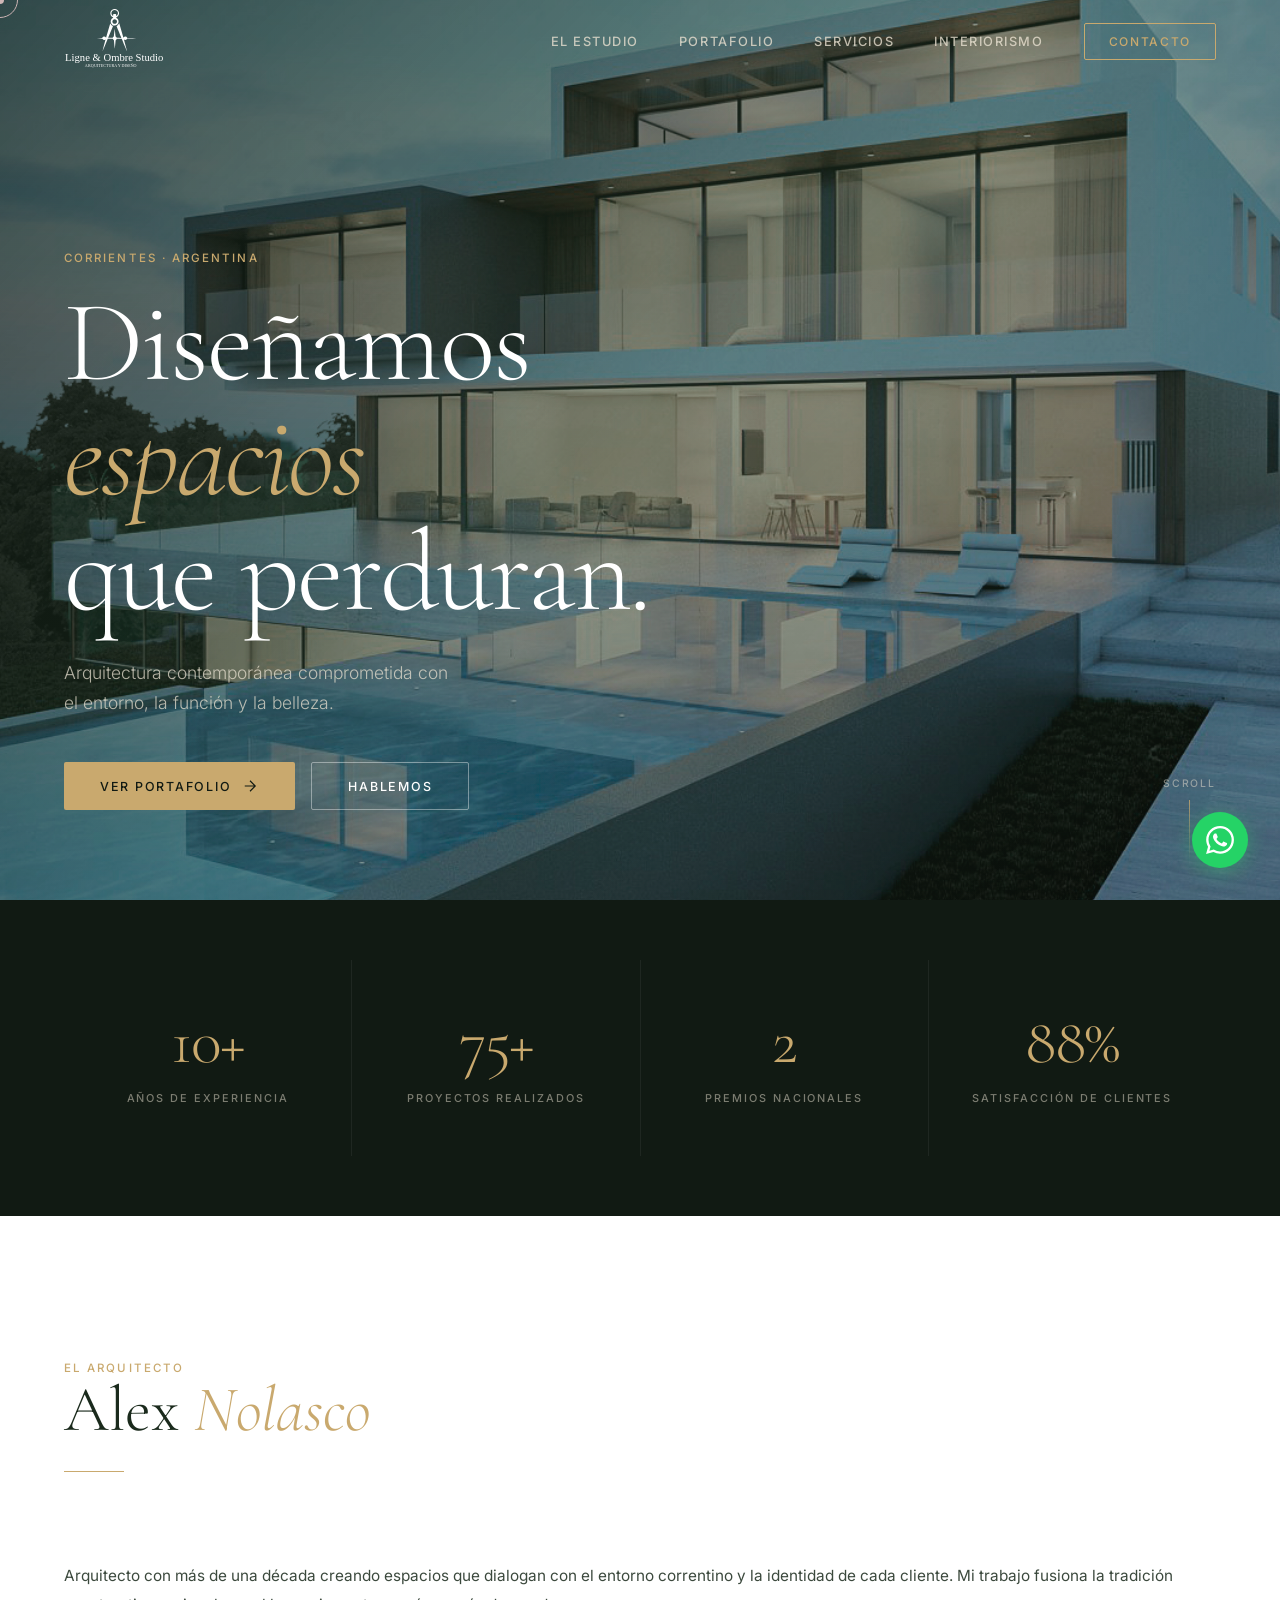
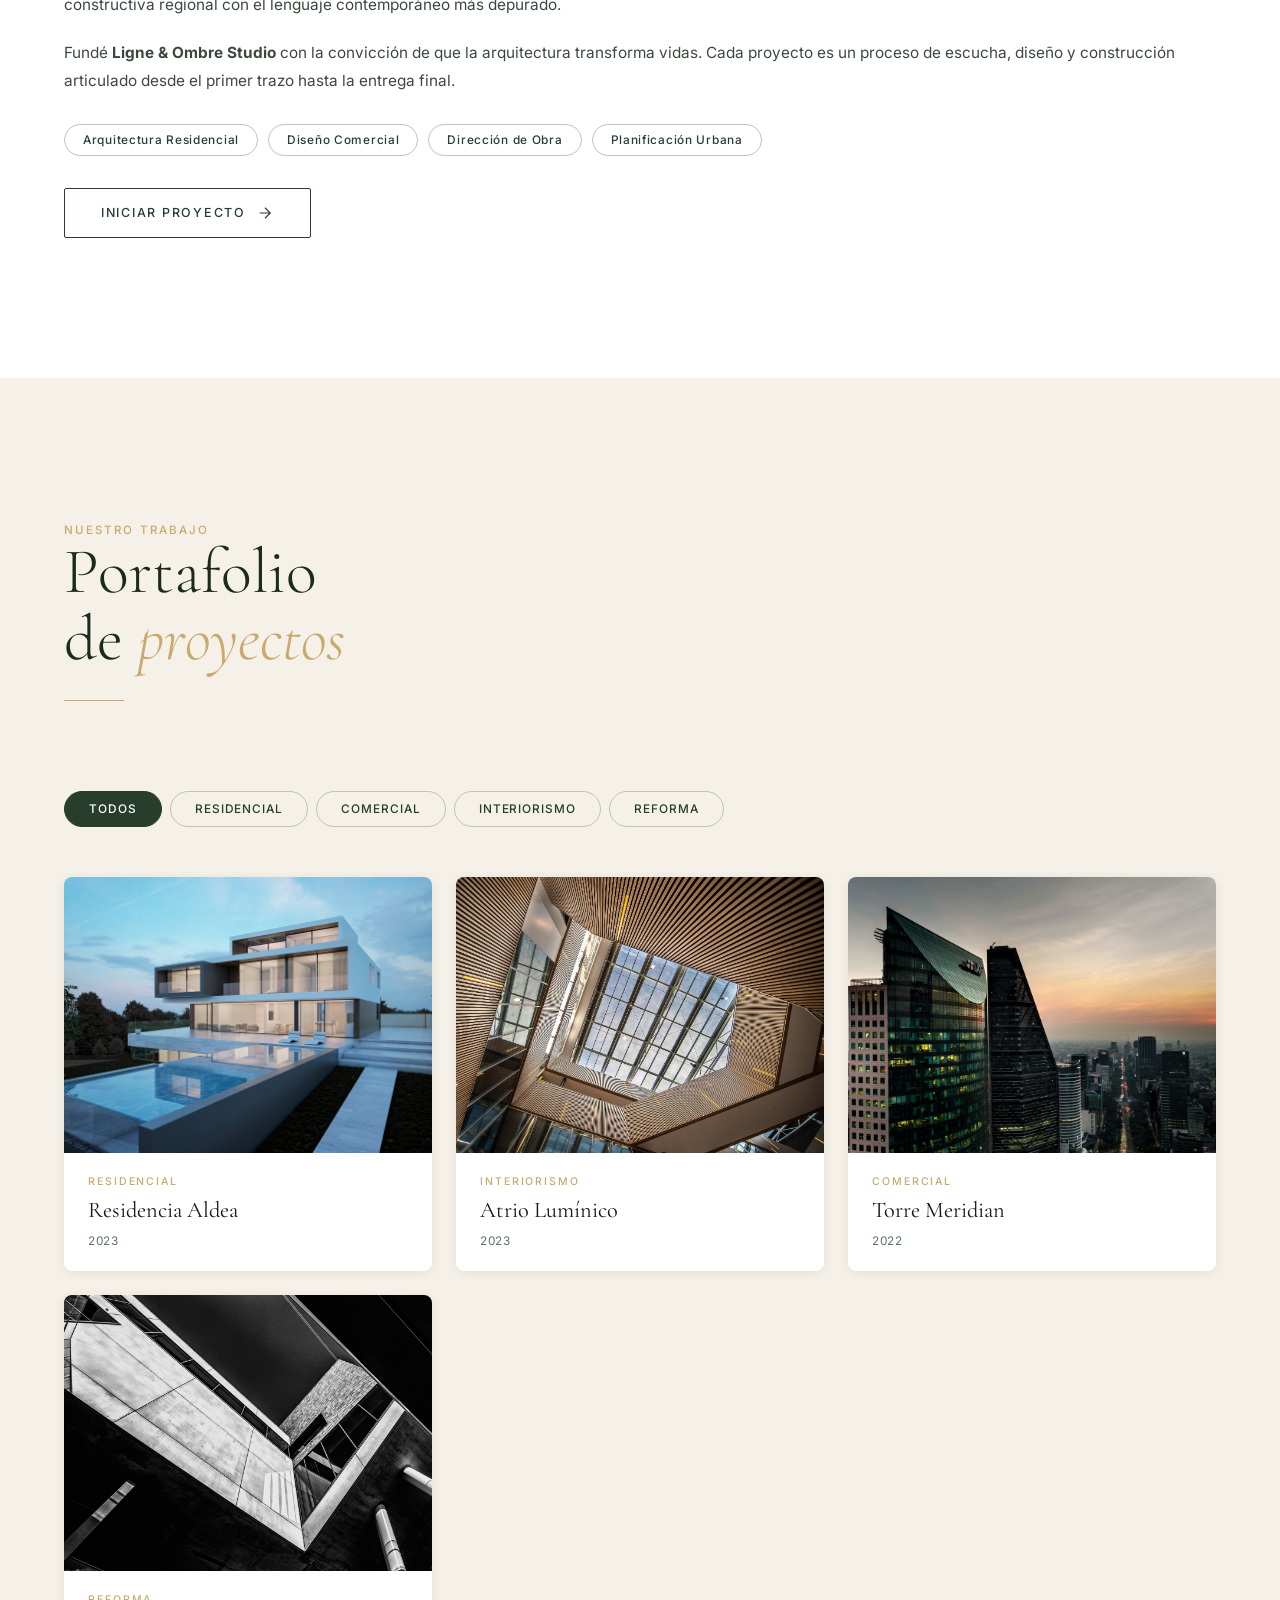
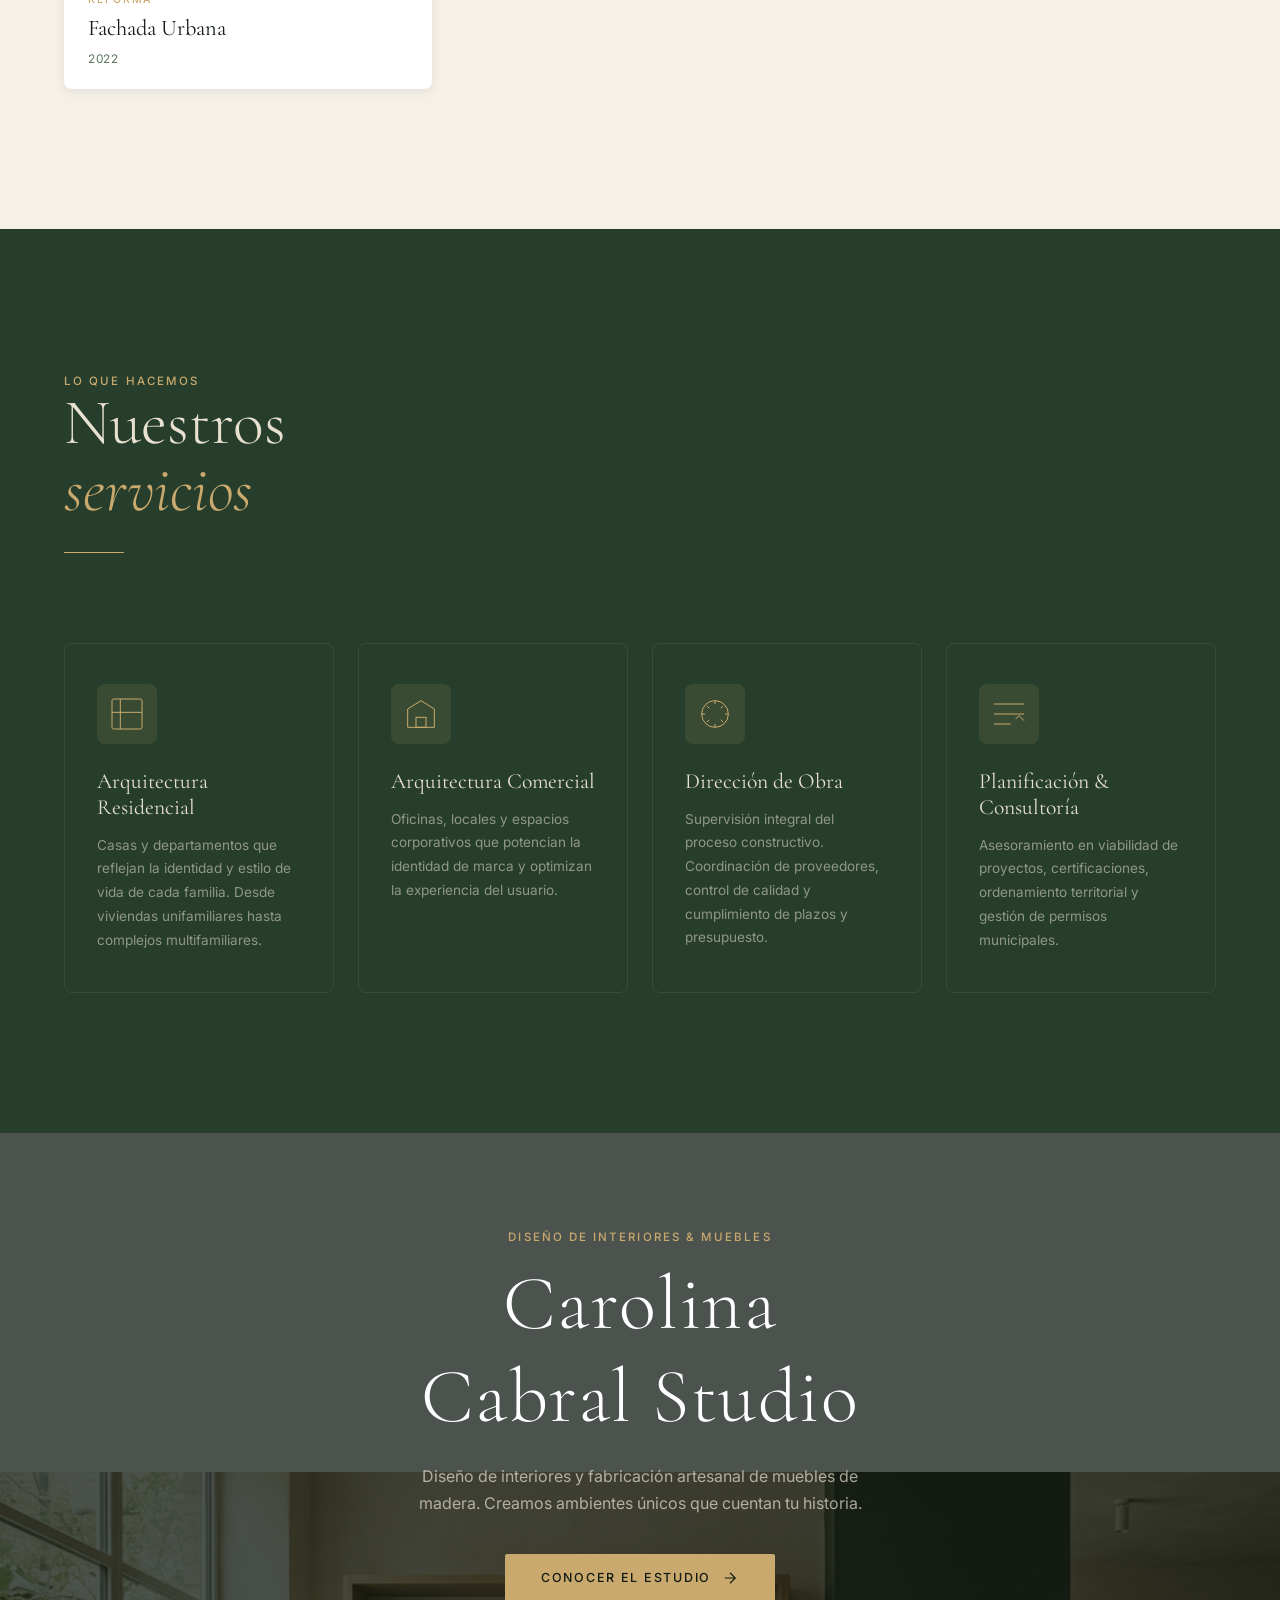
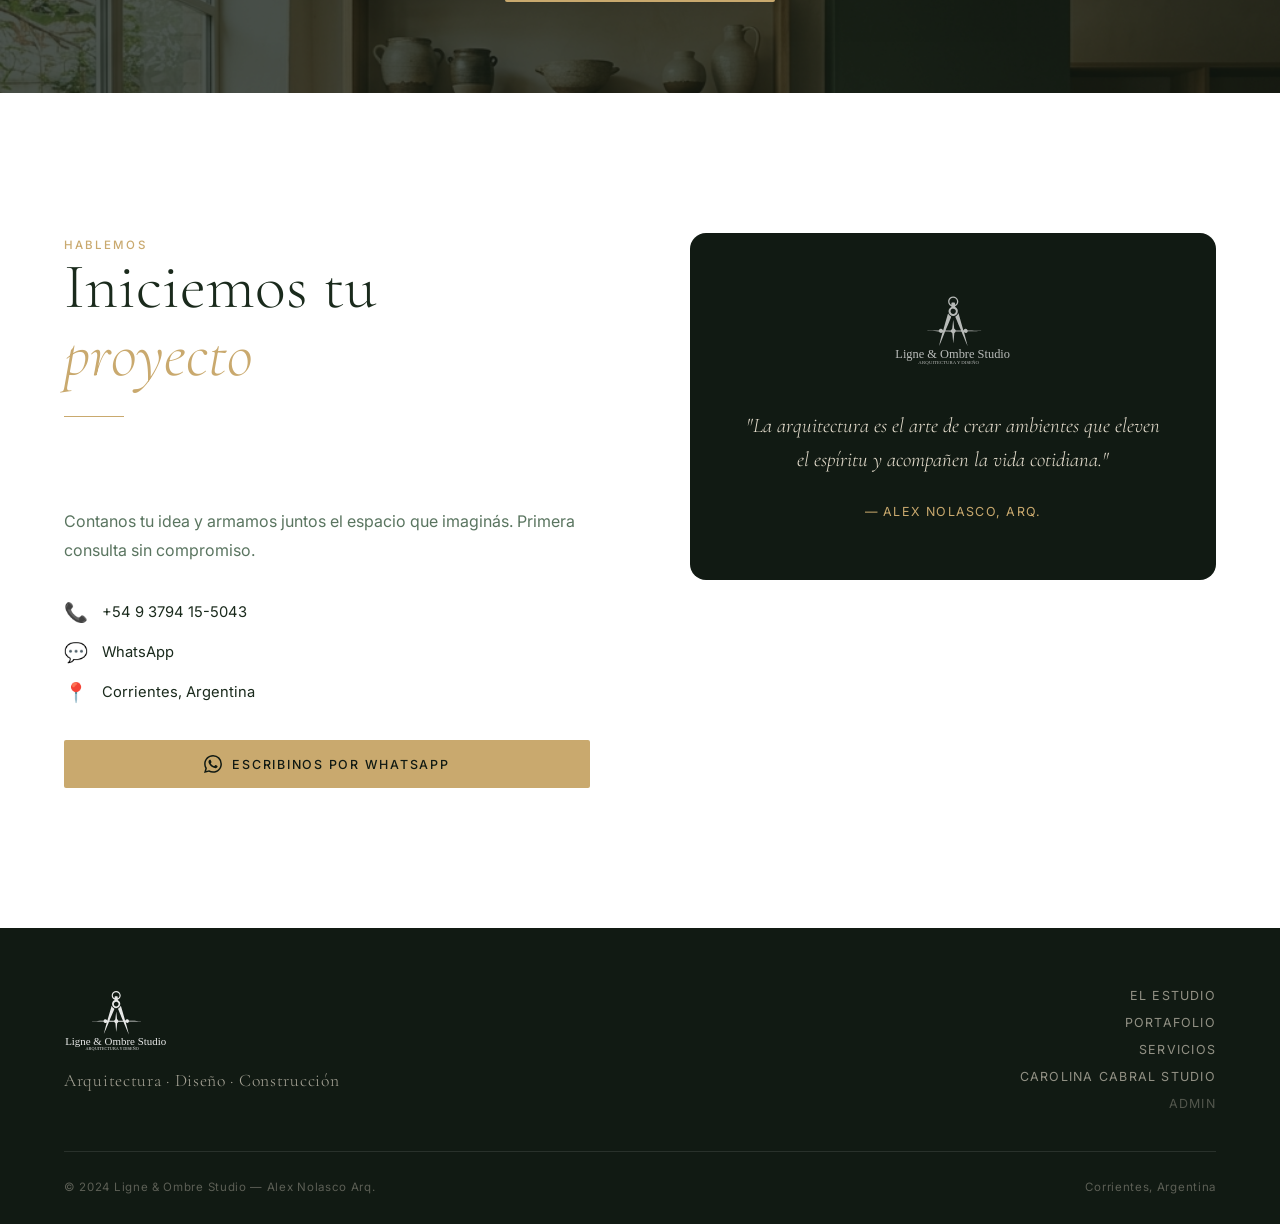
==== commit 99ae7c69: "Fix parallax after cambio de foto" ====
--- a/index.html
+++ b/index.html
@@ -52,8 +52,8 @@
   <!-- HERO -->
   <section class="hero" id="inicio">
     <div class="hero__bg">
-      <img src="Imagenes Pagina Arquitectura/el-hormigon-en-la-arquitectura-moderna.jpg" alt="Arquitectura"
-        class="hero__img" data-parallax="0.25">
+      <img src="Imagenes Pagina Arquitectura/ALDEA-REAL-6-1.jpg" alt="Arquitectura" class="hero__img"
+        data-parallax="0.25">
       <div class="hero__overlay"></div>
     </div>
     <div class="hero__content">
@@ -222,8 +222,8 @@
 
   <!-- DISEÑO INTERIORES CTA -->
   <section class="cta-interiores">
-    <div class="cta-interiores__bg" data-parallax="0.15">
-      <img src="assets/img/hero-int.png" alt="Interiorismo" class="cta-interiores__img">
+    <div class="cta-interiores__bg">
+      <img src="assets/img/hero-int.png" alt="Interiorismo" class="cta-interiores__img" data-parallax="0.15">
       <div class="cta-interiores__overlay"></div>
     </div>
     <div class="cta-interiores__content reveal">
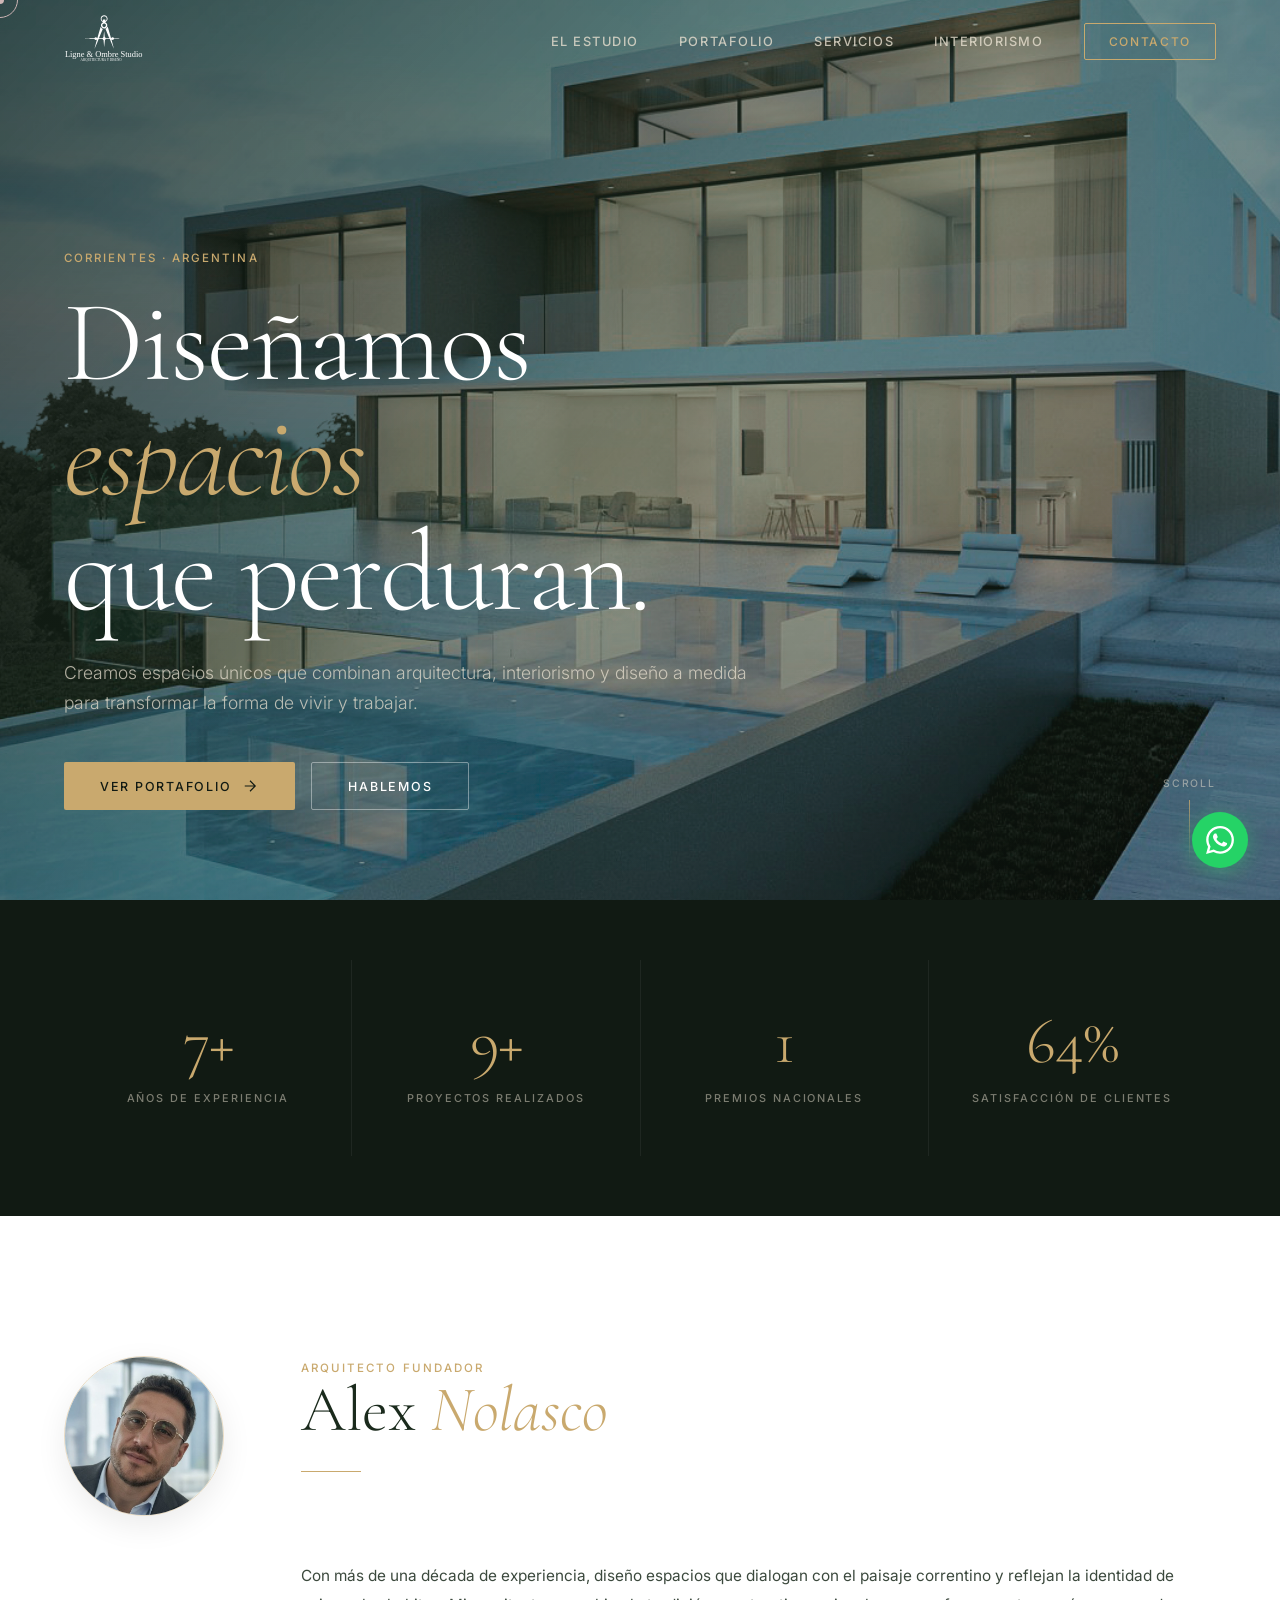
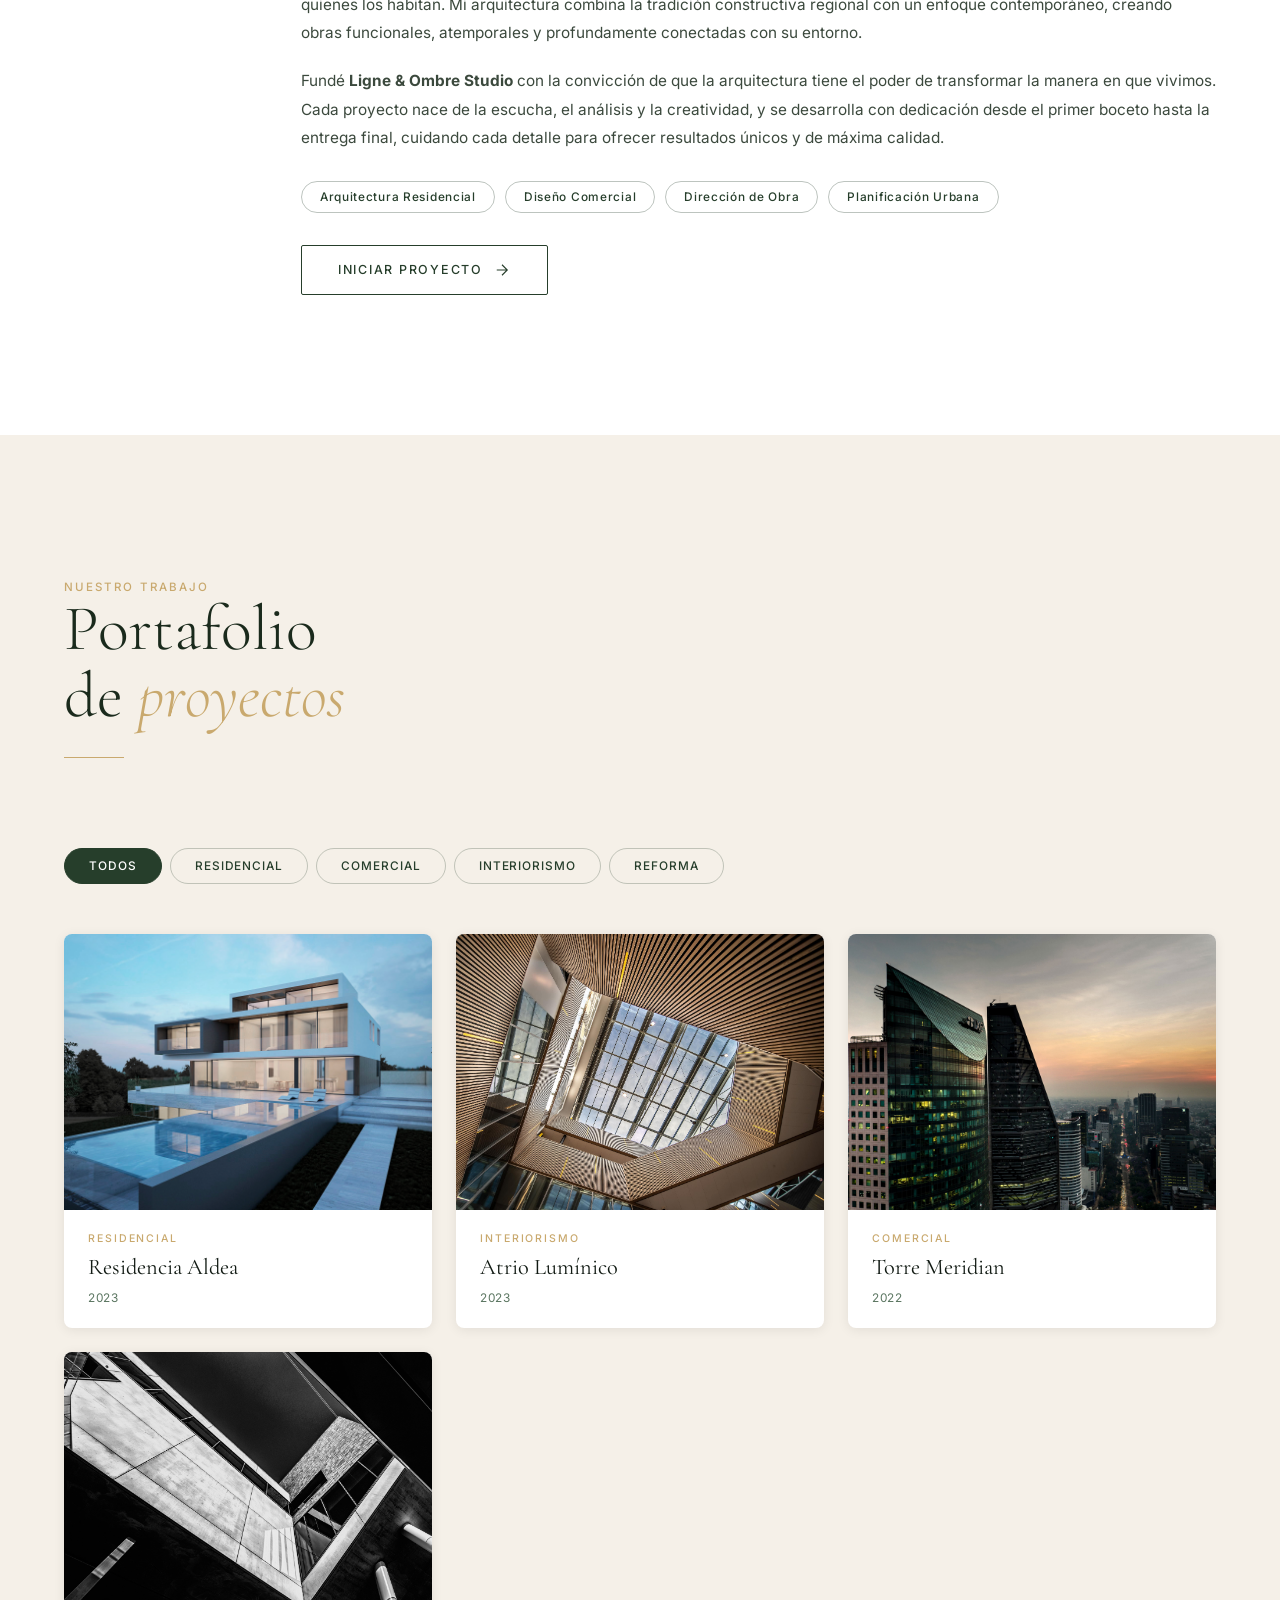
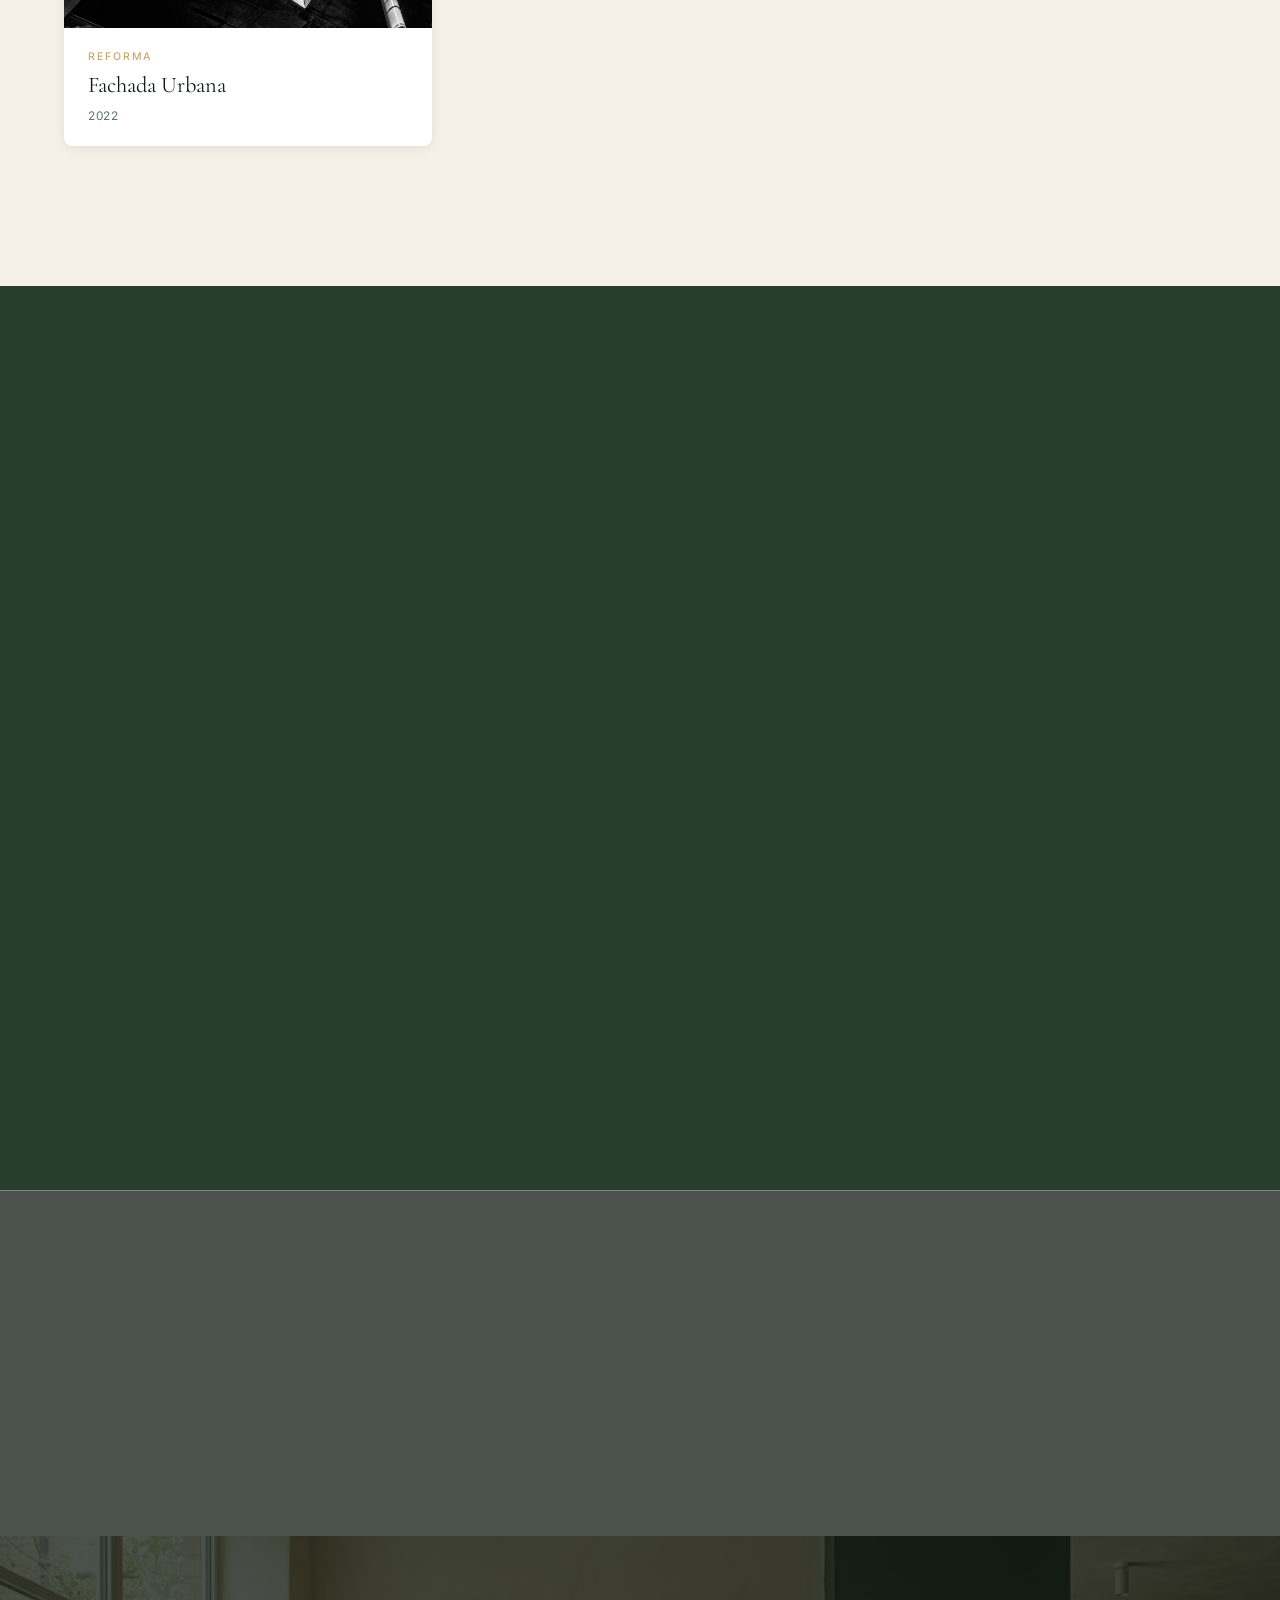
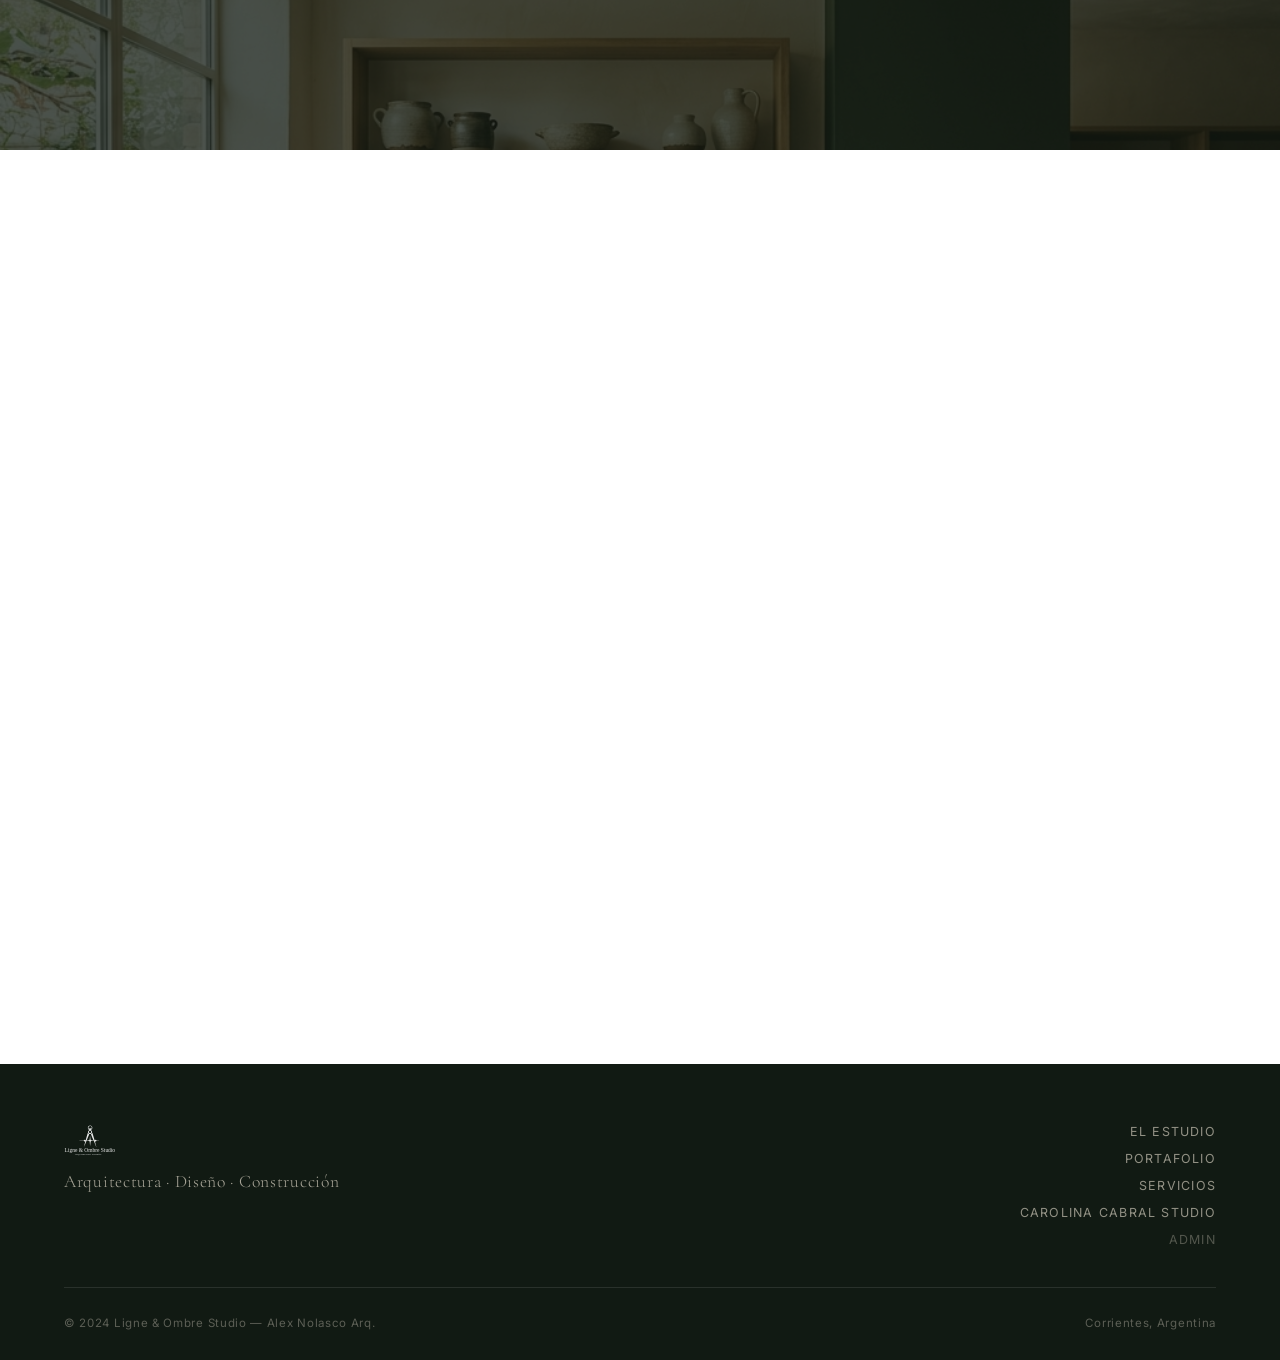
==== commit 65af3691: "multiples cambios" ====
--- a/index.html
+++ b/index.html
@@ -64,7 +64,7 @@
         que perduran.
       </h1>
       <p class="hero__sub reveal" data-delay="200">
-        Arquitectura contemporánea comprometida con<br>el entorno, la función y la belleza.
+        Creamos espacios únicos que combinan arquitectura, interiorismo y diseño a medida para transformar la forma de vivir y trabajar.
       </p>
       <div class="hero__actions reveal" data-delay="300">
         <a href="#portafolio" class="btn btn--primary">
@@ -90,7 +90,7 @@
         <span class="stat__label t-label">Años de experiencia</span>
       </div>
       <div class="stat reveal" data-delay="100">
-        <span class="stat__num" data-count="85" data-suffix="+">0+</span>
+        <span class="stat__num" data-count="15" data-suffix="+">0+</span>
         <span class="stat__label t-label">Proyectos realizados</span>
       </div>
       <div class="stat reveal" data-delay="200">
@@ -107,21 +107,22 @@
   <!-- SOBRE ALEX -->
   <section class="section about" id="sobre-alex">
     <div class="container about__grid">
-      <div class="about__text-col reveal">
+      <div class="about__avatar-col reveal">
+        <div class="about__img-avatar-wrap">
+          <img src="Fotos de perfiles/Arquitecto Alex Nolasco2.jpeg" alt="Arquitecto Alex Nolasco" class="about__img-avatar">
+        </div>
+      </div>
+      <div class="about__text-col reveal" data-delay="100">
         <div class="sec-header">
-          <span class="t-label sec-header__eyebrow">El arquitecto</span>
+          <span class="t-label sec-header__eyebrow">Arquitecto Fundador</span>
           <h2 class="sec-header__title">Alex <em>Nolasco</em></h2>
           <span class="sec-header__line"></span>
         </div>
         <p class="about__bio">
-          Arquitecto con más de una década creando espacios que dialogan con el entorno correntino y la identidad de
-          cada cliente. Mi trabajo fusiona la tradición constructiva regional con el lenguaje contemporáneo más
-          depurado.
+          Con más de una década de experiencia, diseño espacios que dialogan con el paisaje correntino y reflejan la identidad de quienes los habitan. Mi arquitectura combina la tradición constructiva regional con un enfoque contemporáneo, creando obras funcionales, atemporales y profundamente conectadas con su entorno.
         </p>
         <p class="about__bio">
-          Fundé <strong>Ligne & Ombre Studio</strong> con la convicción de que la arquitectura transforma vidas. Cada
-          proyecto es un proceso de escucha, diseño y construcción articulado desde el primer trazo hasta la entrega
-          final.
+          Fundé <strong>Ligne & Ombre Studio</strong> con la convicción de que la arquitectura tiene el poder de transformar la manera en que vivimos. Cada proyecto nace de la escucha, el análisis y la creatividad, y se desarrolla con dedicación desde el primer boceto hasta la entrega final, cuidando cada detalle para ofrecer resultados únicos y de máxima calidad.
         </p>
         <ul class="about__tags">
           <li>Arquitectura Residencial</li>
@@ -249,24 +250,54 @@
           <h2 class="sec-header__title">Iniciemos tu<br><em>proyecto</em></h2>
           <span class="sec-header__line"></span>
         </div>
-        <p class="contacto__text">Contanos tu idea y armamos juntos el espacio que imaginás. Primera consulta sin
-          compromiso.</p>
+        <p class="contacto__text">Contanos tu idea y nos encargamos de transformarla en un proyecto funcional, estético y pensado para vos. Desde el primer boceto hasta la ejecución, te acompañamos en cada etapa.</p>
         <div class="contacto__datos">
-          <a href="tel:+5493794155043" class="contacto__dato">
-            <span class="contacto__dato-icon">📞</span>
-            <span>+54 9 3794 15-5043</span>
+          <a href="tel:+5493795588874" class="contacto__dato">
+            <span class="contacto__dato-icon">
+              <svg viewBox="0 0 24 24" fill="none" stroke="currentColor" stroke-width="1.5" width="18" height="18" stroke-linecap="round" stroke-linejoin="round">
+                <path d="M22 16.92v3a2 2 0 0 1-2.18 2 19.79 19.79 0 0 1-8.63-3.07 19.5 19.5 0 0 1-6-6 19.79 19.79 0 0 1-3.07-8.67A2 2 0 0 1 4.11 2h3a2 2 0 0 1 2 1.72 12.84 12.84 0 0 0 .7 2.81 2 2 0 0 1-.45 2.11L8.09 9.91a16 16 0 0 0 6 6l1.27-1.27a2 2 0 0 1 2.11-.45 12.84 12.84 0 0 0 2.81.7A2 2 0 0 1 22 16.92z"/>
+              </svg>
+            </span>
+            <span>+54 9 3795 588-874</span>
           </a>
-          <a href="https://wa.me/5493794155043?text=Hola%20Alex!%20Me%20gustar%C3%ADa%20hablar%20sobre%20un%20proyecto%20de%20arquitectura."
+          <a href="https://wa.me/5493795588874?text=Hola%20Alex!%20Me%20gustar%C3%ADa%20hablar%20sobre%20un%20proyecto%20de%20arquitectura."
             target="_blank" class="contacto__dato">
-            <span class="contacto__dato-icon">💬</span>
+            <span class="contacto__dato-icon">
+              <svg viewBox="0 0 24 24" fill="none" stroke="currentColor" stroke-width="1.5" width="18" height="18" stroke-linecap="round" stroke-linejoin="round">
+                <path d="M21 11.5a8.38 8.38 0 0 1-.9 3.8 8.5 8.5 0 0 1-7.6 4.7 8.38 8.38 0 0 1-3.8-.9L3 21l1.9-5.7a8.38 8.38 0 0 1-.9-3.8 8.5 8.5 0 0 1 4.7-7.6 8.38 8.38 0 0 1 3.8-.9h.5a8.48 8.48 0 0 1 8 8v.5z"/>
+              </svg>
+            </span>
             <span>WhatsApp</span>
           </a>
+          <a href="mailto:ligneombrestudio@gmail.com" class="contacto__dato">
+            <span class="contacto__dato-icon">
+              <svg viewBox="0 0 24 24" fill="none" stroke="currentColor" stroke-width="1.5" width="18" height="18" stroke-linecap="round" stroke-linejoin="round">
+                <path d="M4 4h16c1.1 0 2 .9 2 2v12c0 1.1-.9 2-2 2H4c-1.1 0-2-.9-2-2V6c0-1.1.9-2 2-2z"/>
+                <polyline points="22,6 12,13 2,6"/>
+              </svg>
+            </span>
+            <span>ligneombrestudio@gmail.com</span>
+          </a>
           <div class="contacto__dato">
-            <span class="contacto__dato-icon">📍</span>
+            <span class="contacto__dato-icon">
+              <svg viewBox="0 0 24 24" fill="none" stroke="currentColor" stroke-width="1.5" width="18" height="18" stroke-linecap="round" stroke-linejoin="round">
+                <path d="M21 10c0 7-9 13-9 13s-9-6-9-13a9 9 0 0 1 18 0z"/>
+                <circle cx="12" cy="10" r="3"/>
+              </svg>
+            </span>
             <span>Corrientes, Argentina</span>
           </div>
-        </div>
-        <a href="https://wa.me/5493794155043?text=Hola%20Alex!%20Me%20gustar%C3%ADa%20hablar%20sobre%20un%20proyecto%20de%20arquitectura."
+          <div class="contacto__dato">
+            <span class="contacto__dato-icon">
+              <svg viewBox="0 0 24 24" fill="none" stroke="currentColor" stroke-width="1.5" width="18" height="18" stroke-linecap="round" stroke-linejoin="round">
+                <circle cx="12" cy="12" r="10"/>
+                <polyline points="12 6 12 12 16 14"/>
+              </svg>
+            </span>
+            <span>Lunes a Viernes: 9:00 a 18:00 hs</span>
+          </div>
+        </div>
+        <a href="https://wa.me/5493795588874?text=Hola%20Alex!%20Me%20gustar%C3%ADa%20hablar%20sobre%20un%20proyecto%20de%20arquitectura."
           target="_blank" class="btn btn--primary contacto__wa">
           <svg viewBox="0 0 24 24" fill="currentColor" width="18">
             <path
@@ -324,7 +355,7 @@
   </div>
 
   <!-- WA FLOAT -->
-  <a href="https://wa.me/5493794155043?text=Hola%20Alex!%20Me%20gustar%C3%ADa%20hablar%20sobre%20un%20proyecto."
+  <a href="https://wa.me/5493795588874?text=Hola%20Alex!%20Me%20gustar%C3%ADa%20hablar%20sobre%20un%20proyecto."
     target="_blank" class="wa-float" aria-label="WhatsApp">
     <svg viewBox="0 0 24 24">
       <path
--- a/css/main.css
+++ b/css/main.css
@@ -117,8 +117,8 @@
   box-shadow: 0 1px 0 rgba(255,255,255,.06);
 }
 .nav__logo { display: flex; align-items: center; gap: 12px; }
-.nav__logo img { height: 68px; width: auto; }
-.nav__logo svg { height: 68px; width: auto; }
+.nav__logo img { height: 54px; width: auto; }
+.nav__logo svg { height: 54px; width: auto; }
 .nav__logo-text {
   font-family: var(--font-display);
   font-size: 1rem;
@@ -313,8 +313,8 @@
   padding-bottom: 40px;
   margin-bottom: 28px;
 }
-.footer__logo img { height: 70px; width: auto; opacity: .9; }
-.footer__logo svg { height: 60px; width: auto; opacity: .85; }
+.footer__logo img { height: 35px; width: auto; opacity: .9; }
+.footer__logo svg { height: 30px; width: auto; opacity: .85; }
 .footer__tagline {
   font-family: var(--font-display);
   font-size: 1.1rem;
@@ -452,6 +452,8 @@
 
 /* ── RESPONSIVE ── */
 @media (max-width: 768px) {
+  .nav__logo img { height: 38px; }
+  .nav__logo svg { height: 38px; }
   .nav__links { display: none; }
   .nav__burger { display: flex; }
   body { cursor: auto; }
--- a/css/index.css
+++ b/css/index.css
@@ -166,9 +166,32 @@
 /* ── ABOUT ── */
 .about__grid {
   display: grid;
-  grid-template-columns: 1fr;
-  gap: clamp(40px, 8vw, 100px);
-  align-items: center;
+  grid-template-columns: 160px 1fr;
+  gap: clamp(30px, 6vw, 80px);
+  align-items: start;
+}
+
+.about__img-avatar-wrap {
+  position: relative;
+  width: 160px;
+  height: 160px;
+  border-radius: 50%;
+  overflow: hidden;
+  border: 1px solid rgba(201, 169, 110, 0.4);
+  box-shadow: 0 10px 30px rgba(0, 0, 0, 0.08);
+  transition: transform var(--transition), border-color var(--transition);
+}
+
+.about__img-avatar-wrap:hover {
+  transform: scale(1.04);
+  border-color: var(--clr-gold);
+}
+
+.about__img-avatar {
+  width: 100%;
+  height: 100%;
+  object-fit: cover;
+  object-position: top;
 }
 
 .about__img-wrap {
@@ -503,7 +526,11 @@
 }
 
 .contacto__dato-icon {
-  font-size: 1.2rem;
+  display: flex;
+  align-items: center;
+  justify-content: center;
+  color: var(--clr-gold);
+  flex-shrink: 0;
 }
 
 .contacto__wa {
@@ -554,6 +581,12 @@
 
   .about__grid {
     grid-template-columns: 1fr;
+    gap: 30px;
+  }
+
+  .about__avatar-col {
+    display: flex;
+    justify-content: center;
   }
 
   .about__img-wrap {
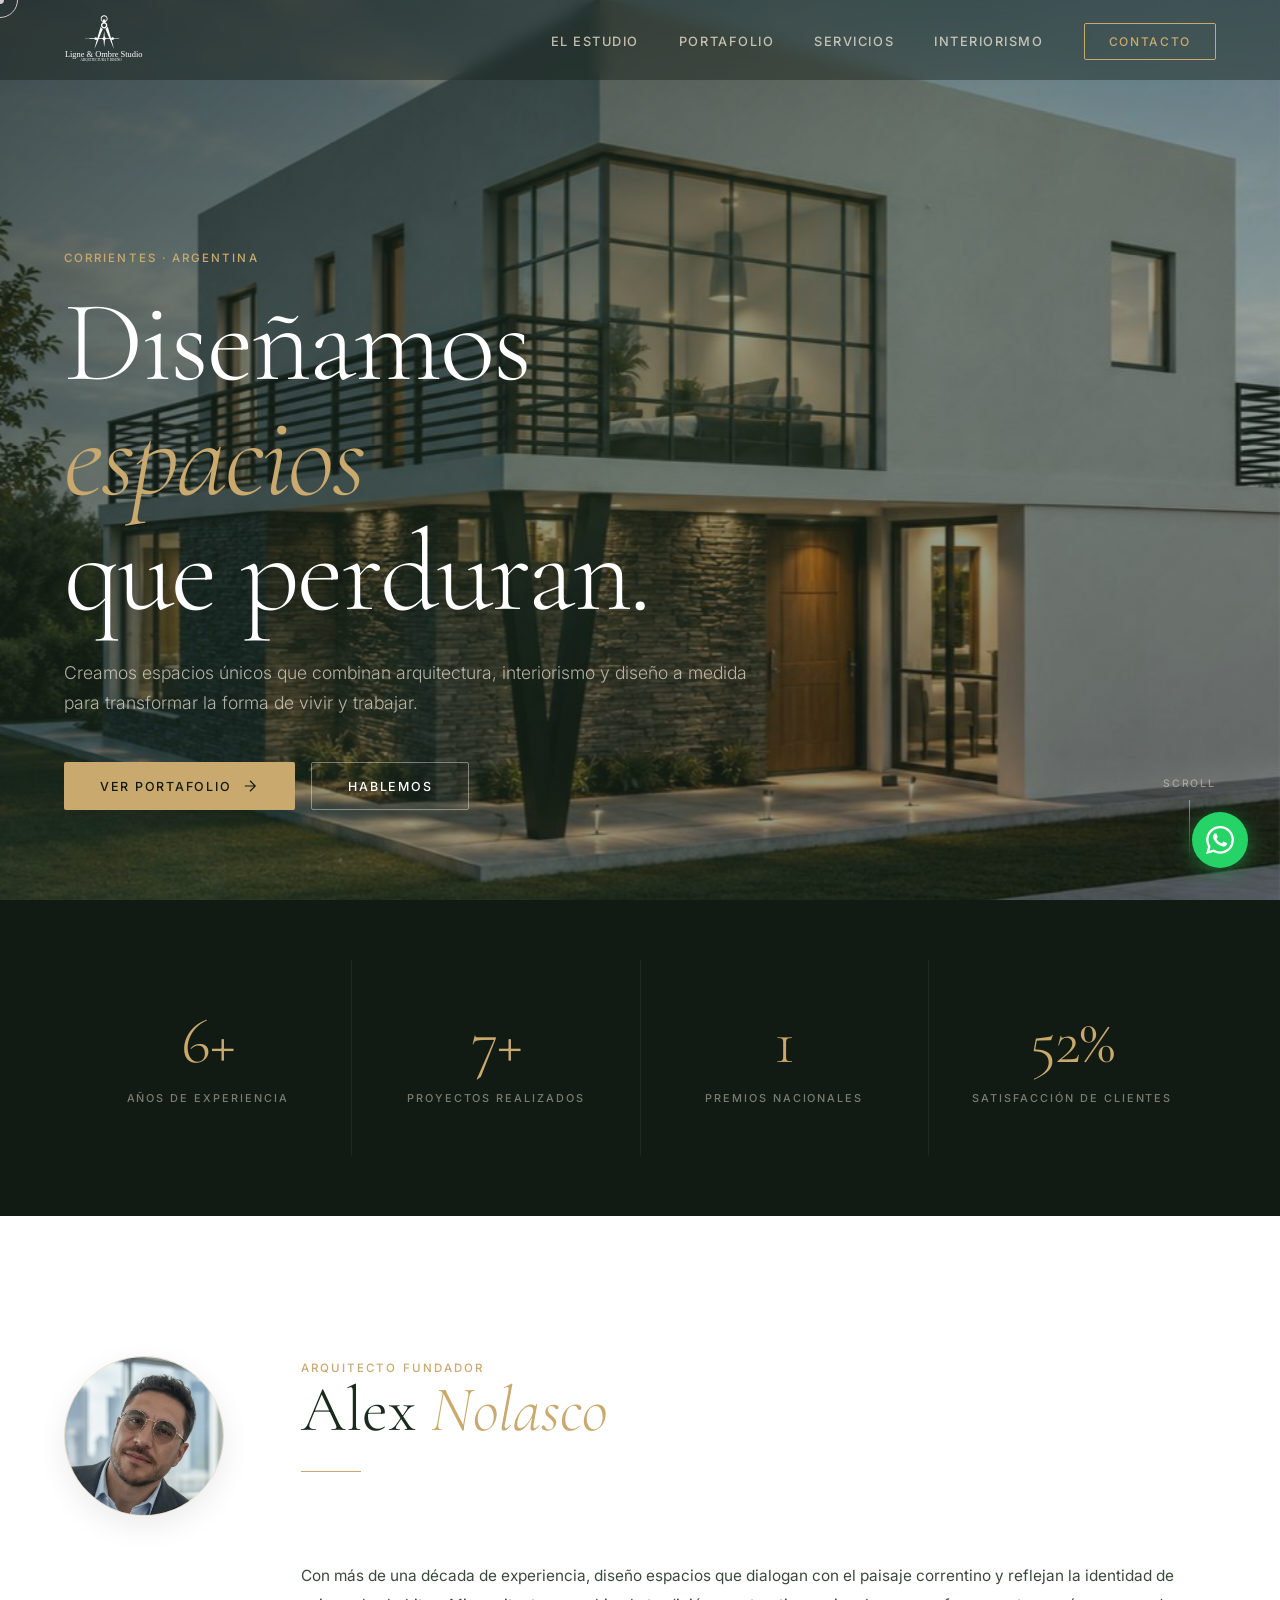
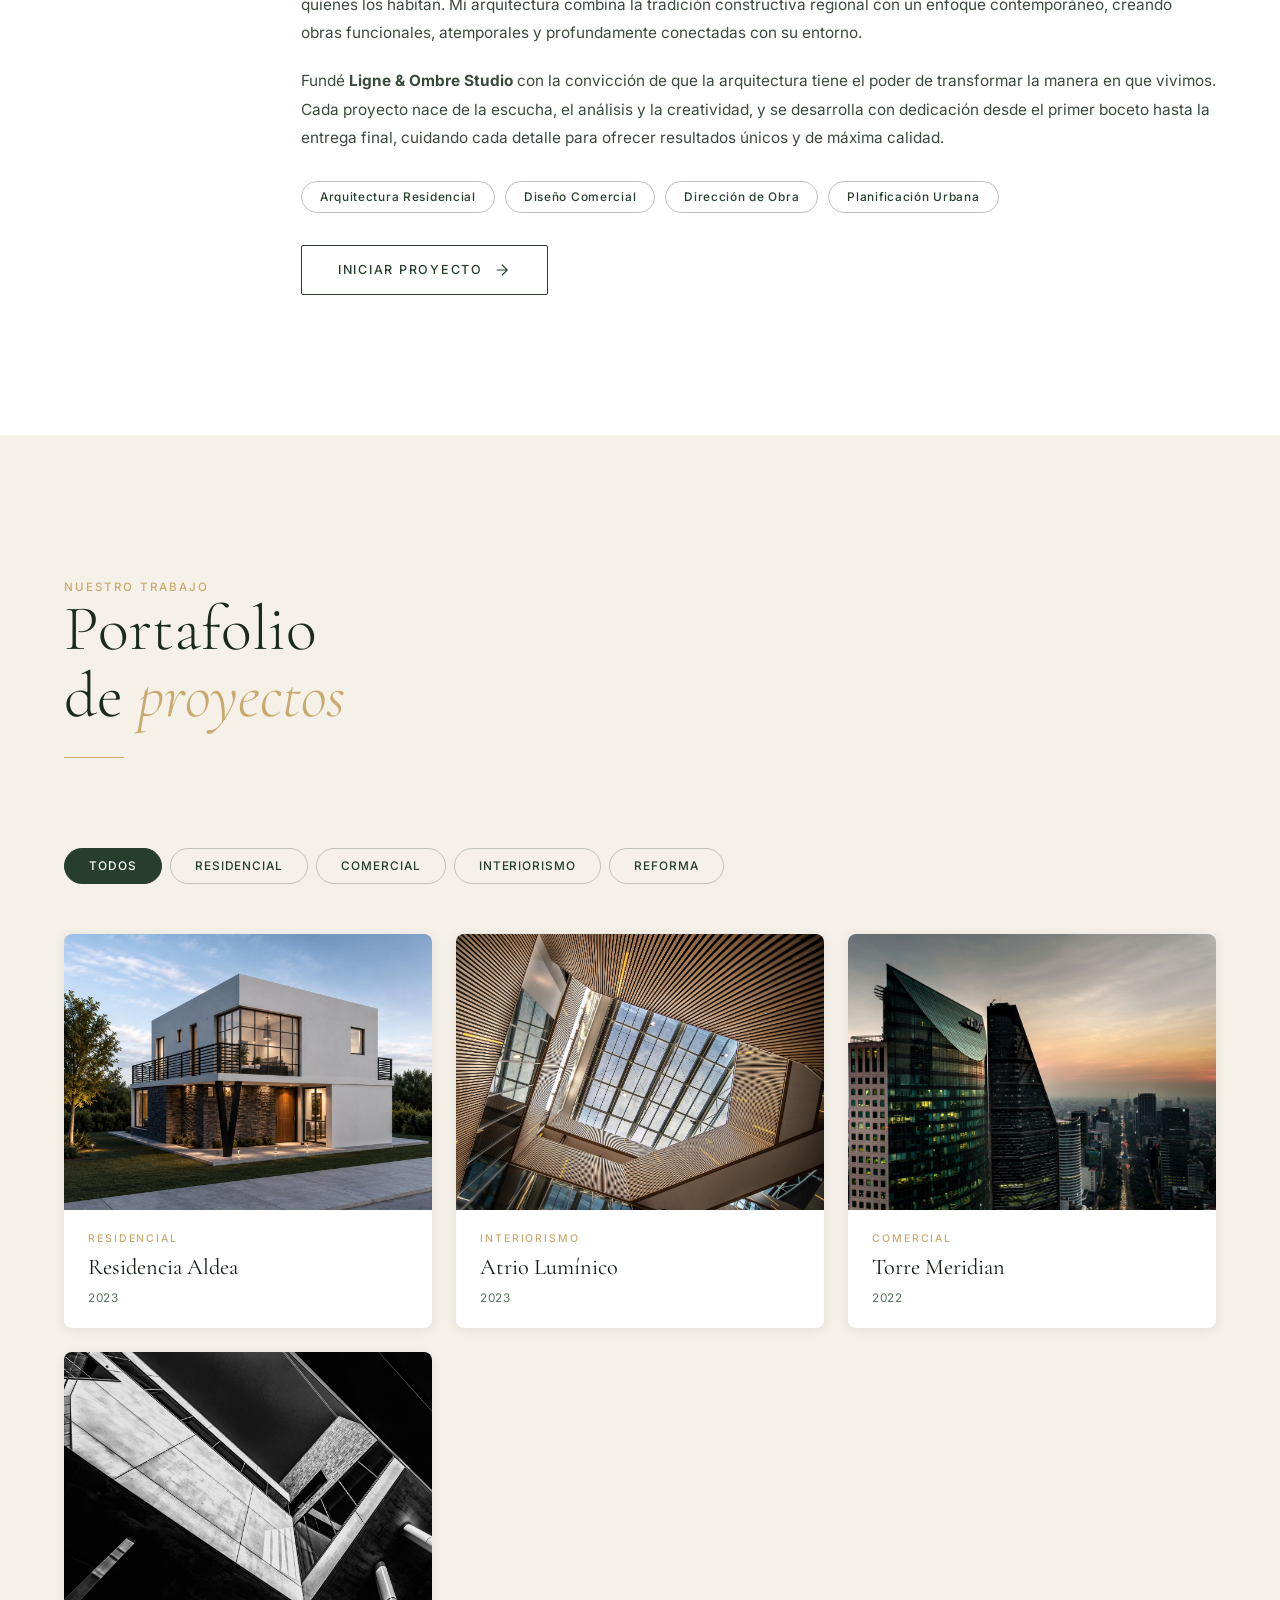
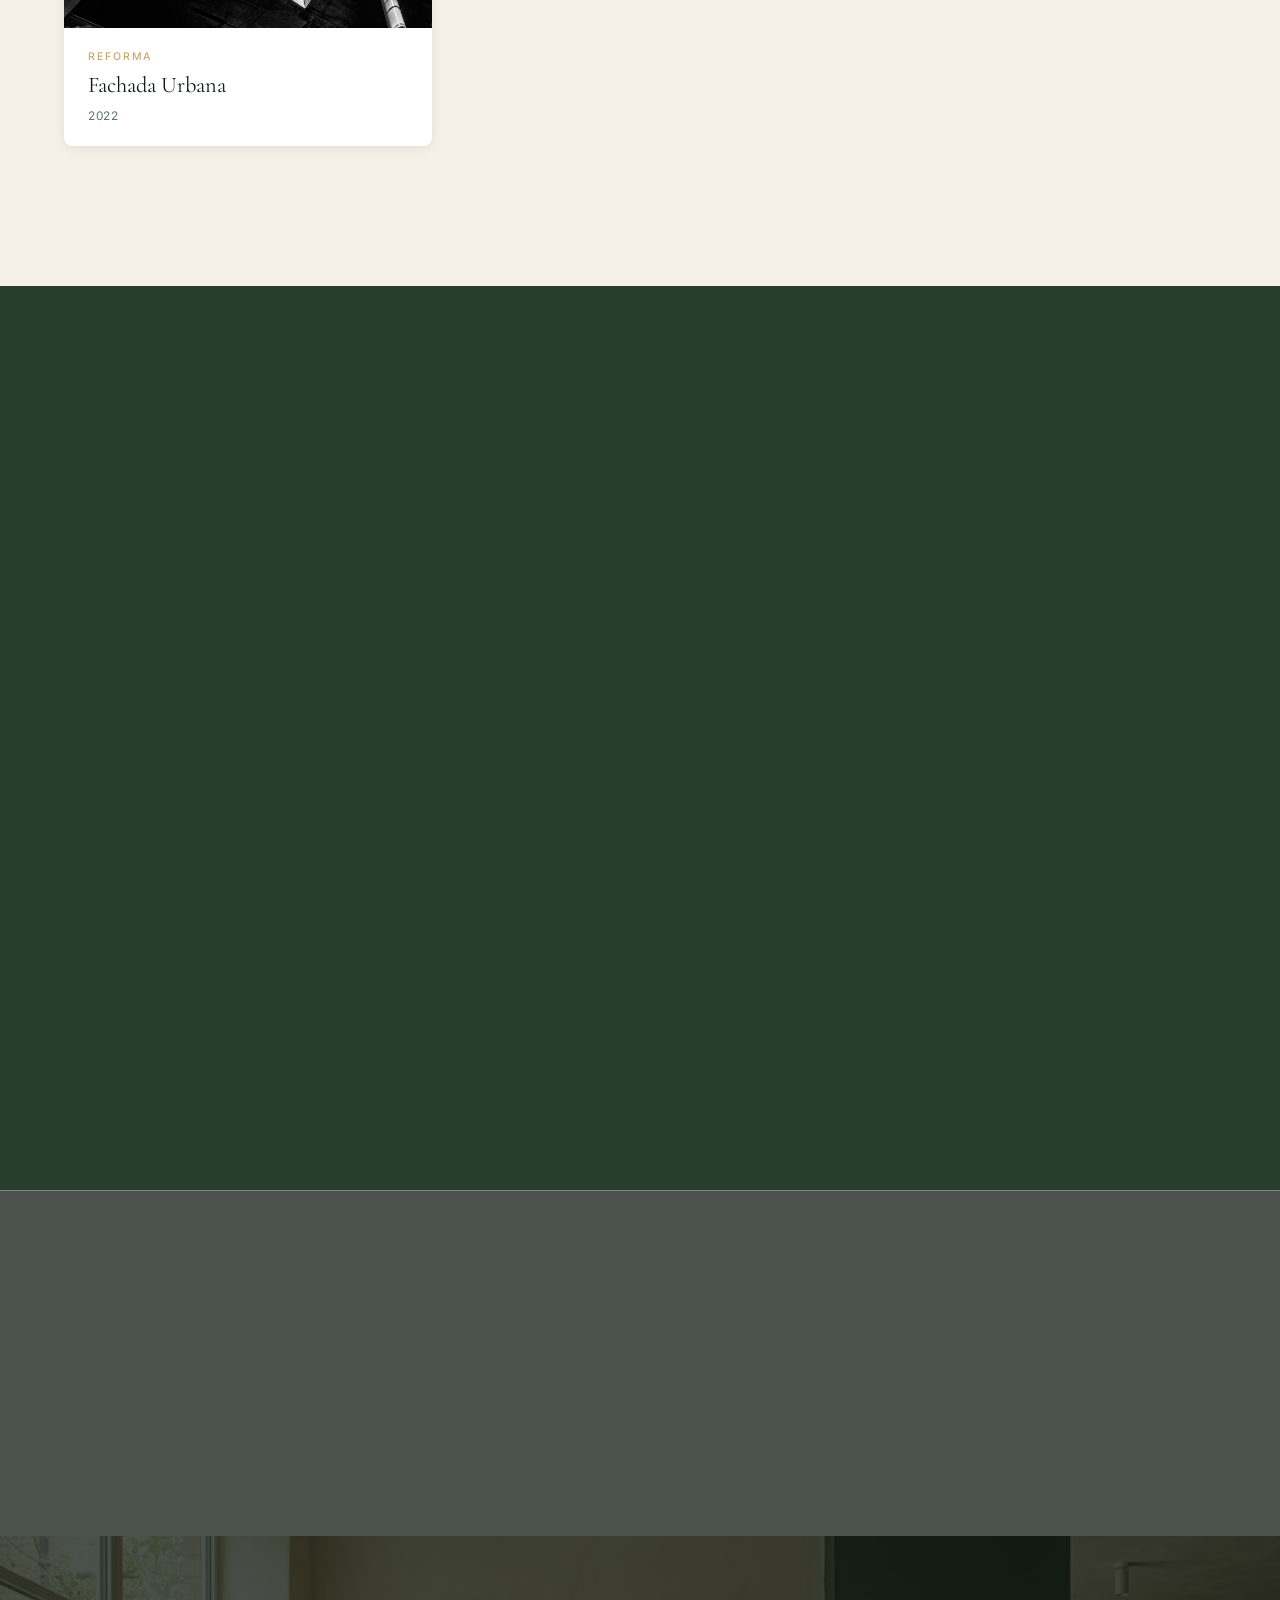
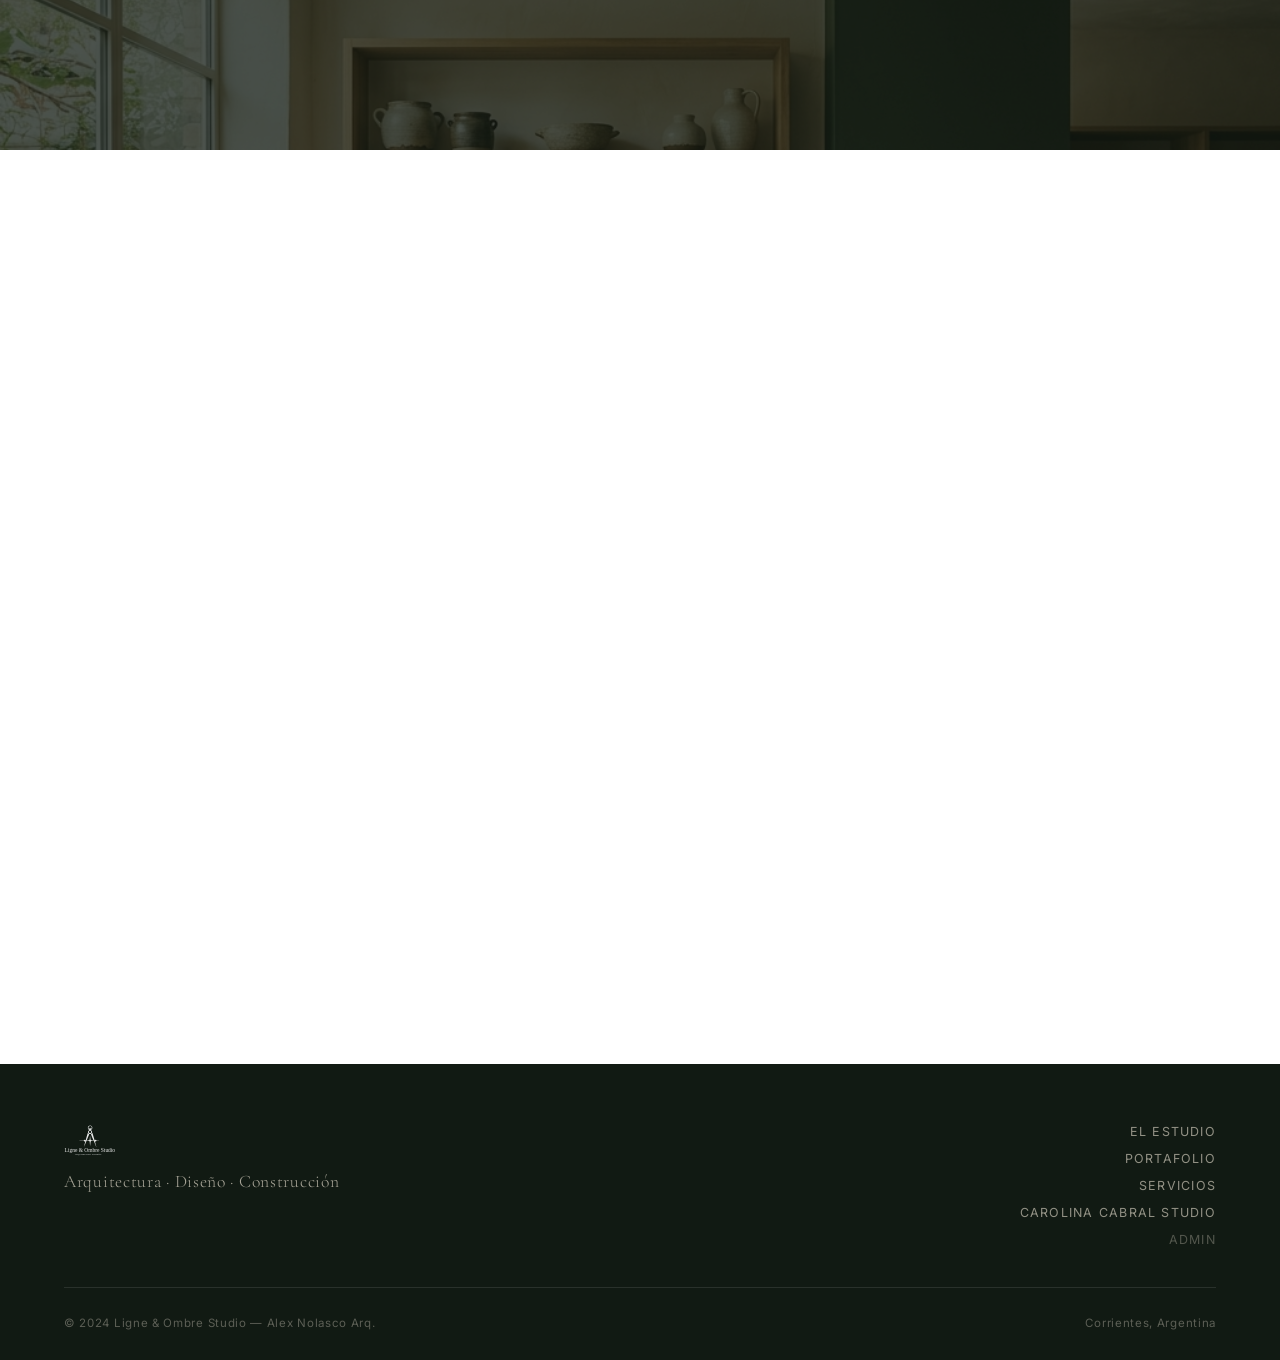
==== commit bf2b0dd7: "menu con fondo" ====
--- a/index.html
+++ b/index.html
@@ -52,7 +52,7 @@
   <!-- HERO -->
   <section class="hero" id="inicio">
     <div class="hero__bg">
-      <img src="Imagenes Pagina Arquitectura/ALDEA-REAL-6-1.jpg" alt="Arquitectura" class="hero__img"
+      <img src="Imagenes Pagina Arquitectura/Proyectos/Residencia/Principal.jpeg" alt="Arquitectura" class="hero__img"
         data-parallax="0.25">
       <div class="hero__overlay"></div>
     </div>
--- a/css/main.css
+++ b/css/main.css
@@ -109,6 +109,8 @@
   align-items: center;
   padding: 0 5vw;
   justify-content: space-between;
+  background: rgba(17, 26, 19, 0.4);
+  backdrop-filter: blur(8px);
   transition: background var(--transition), backdrop-filter var(--transition), box-shadow var(--transition);
 }
 .nav.scrolled {
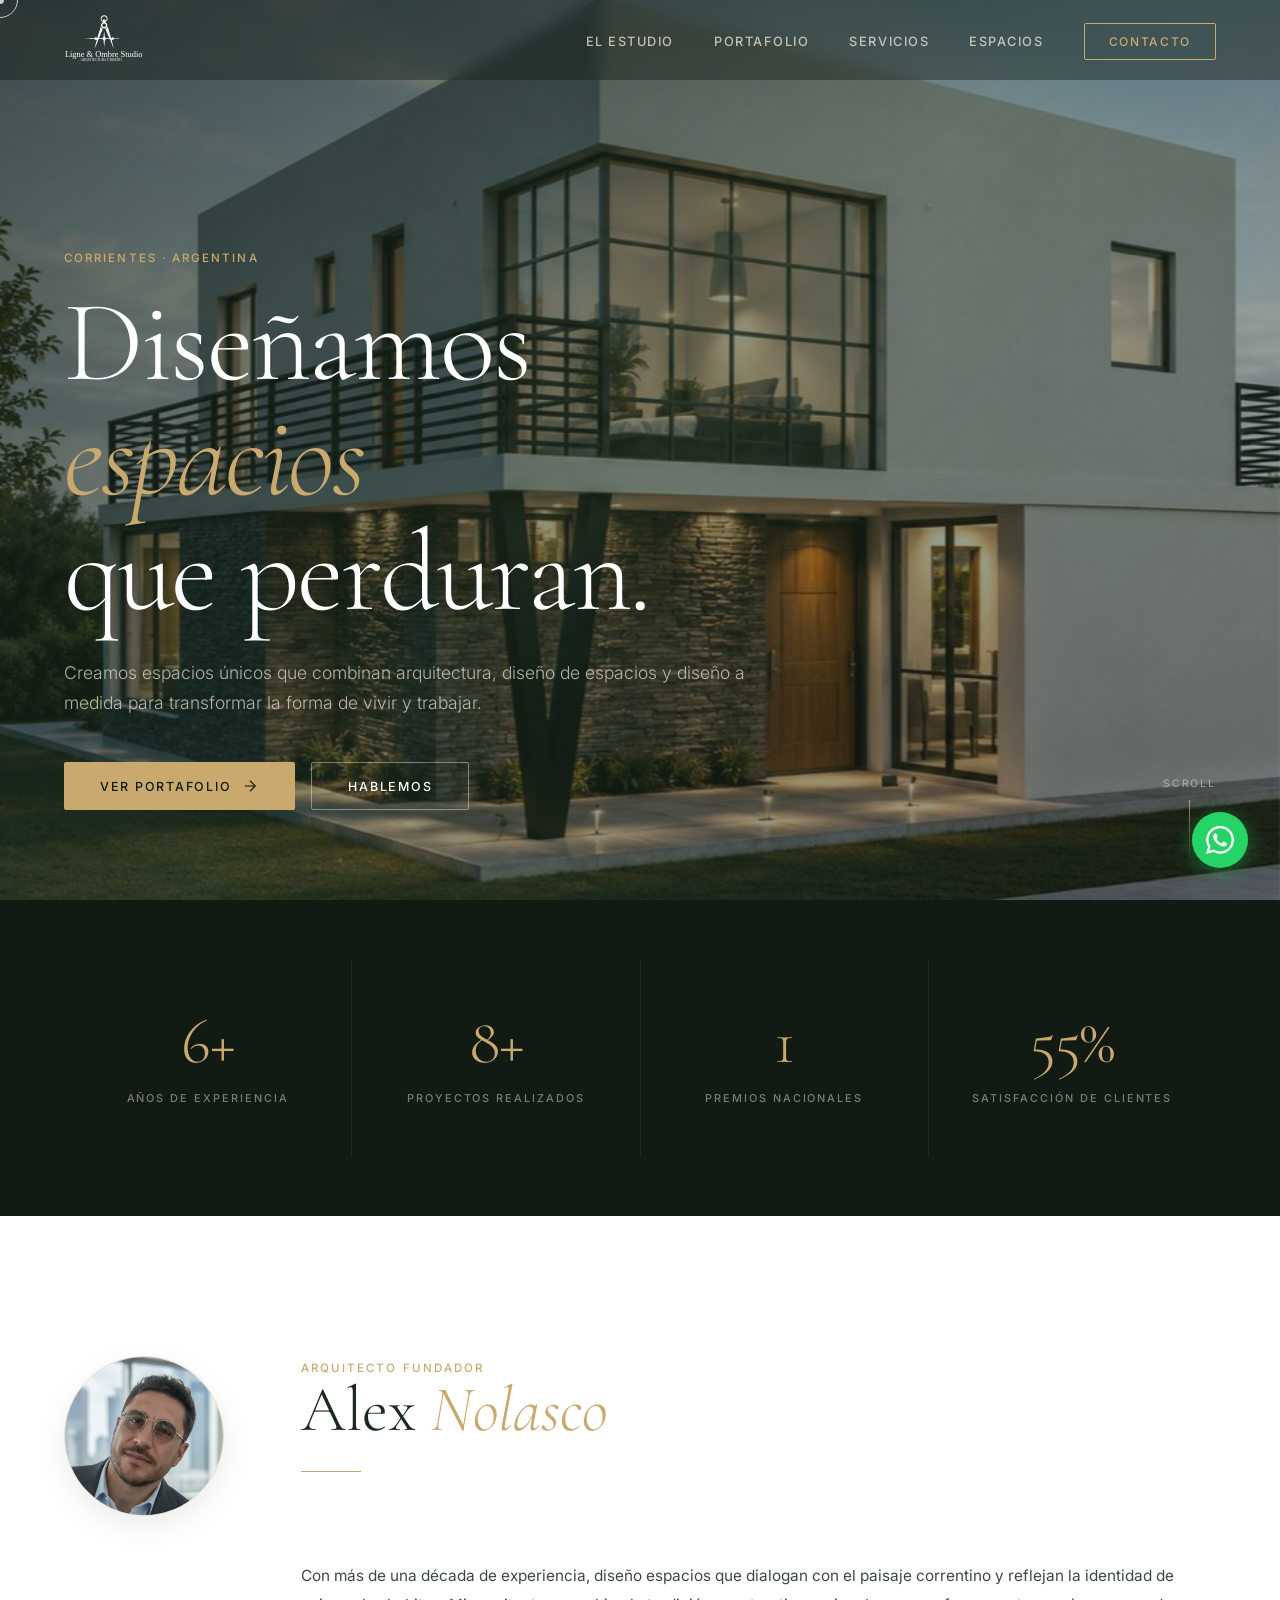
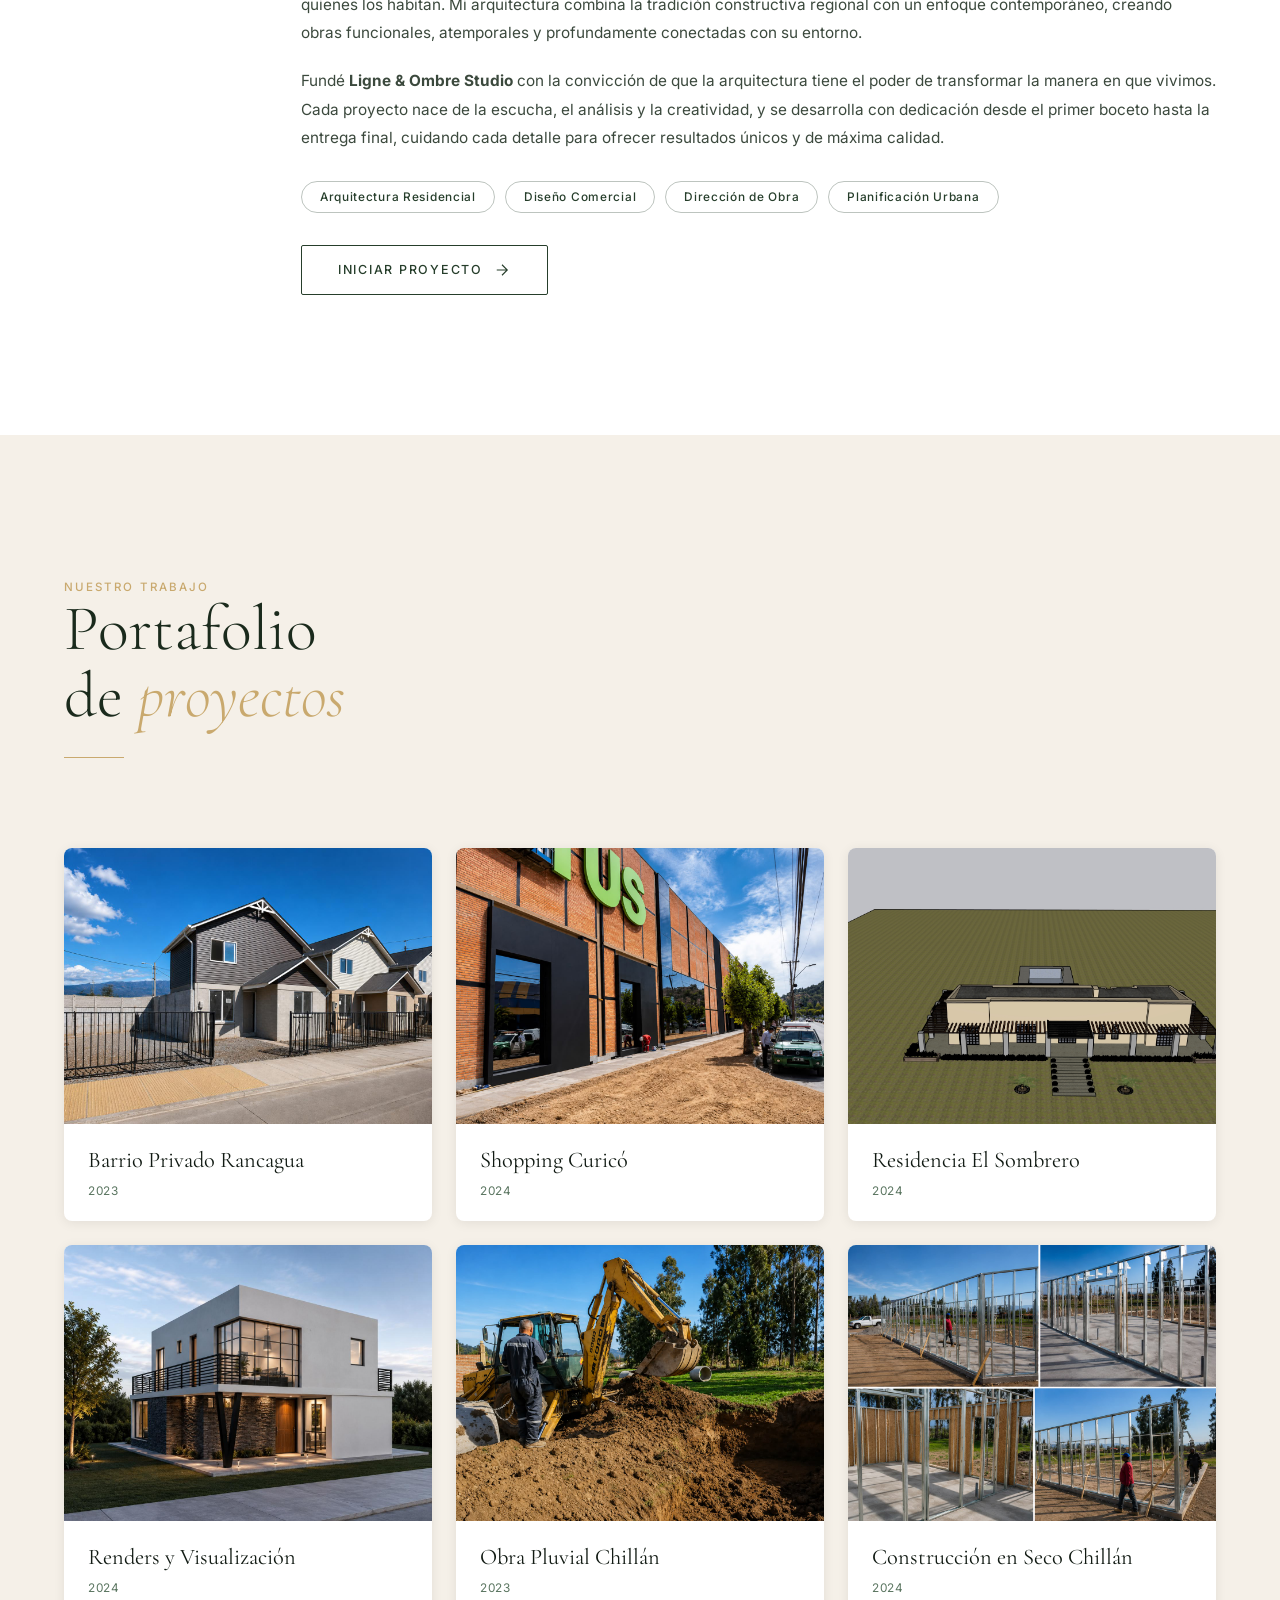
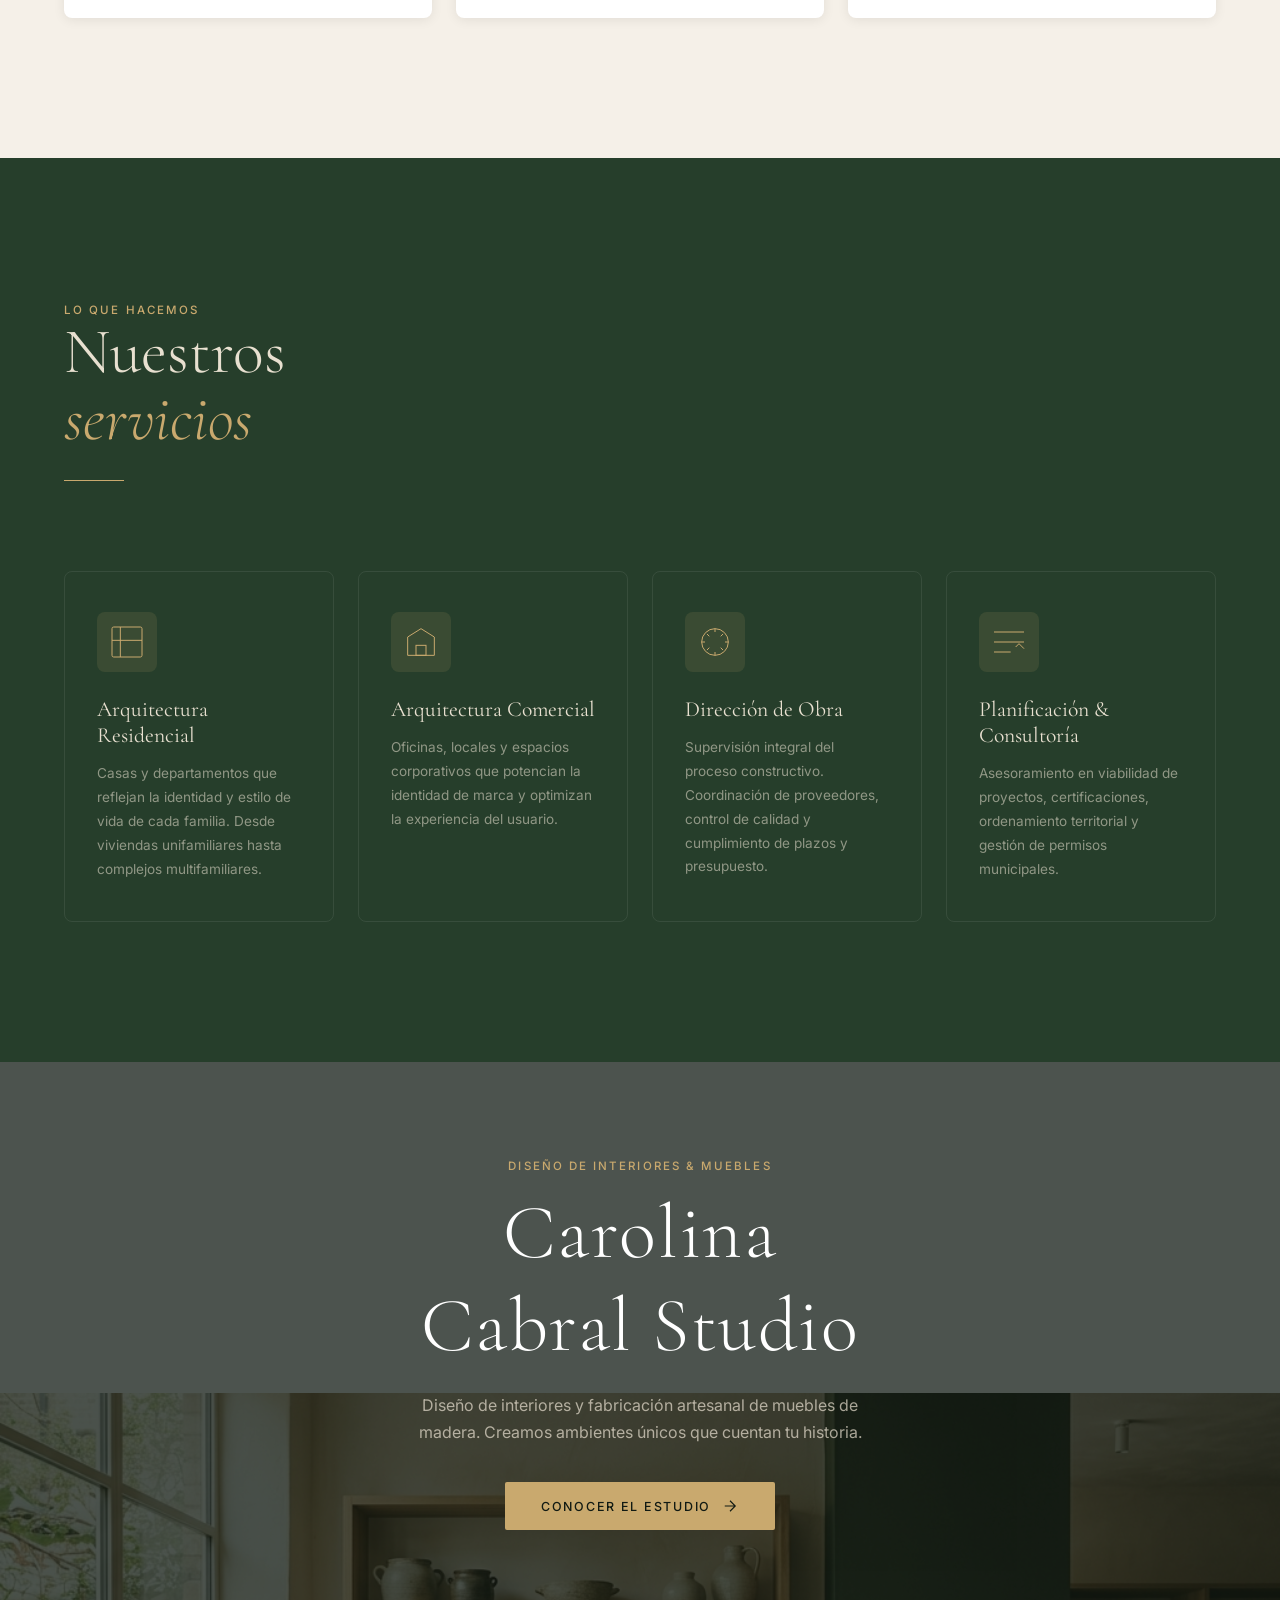
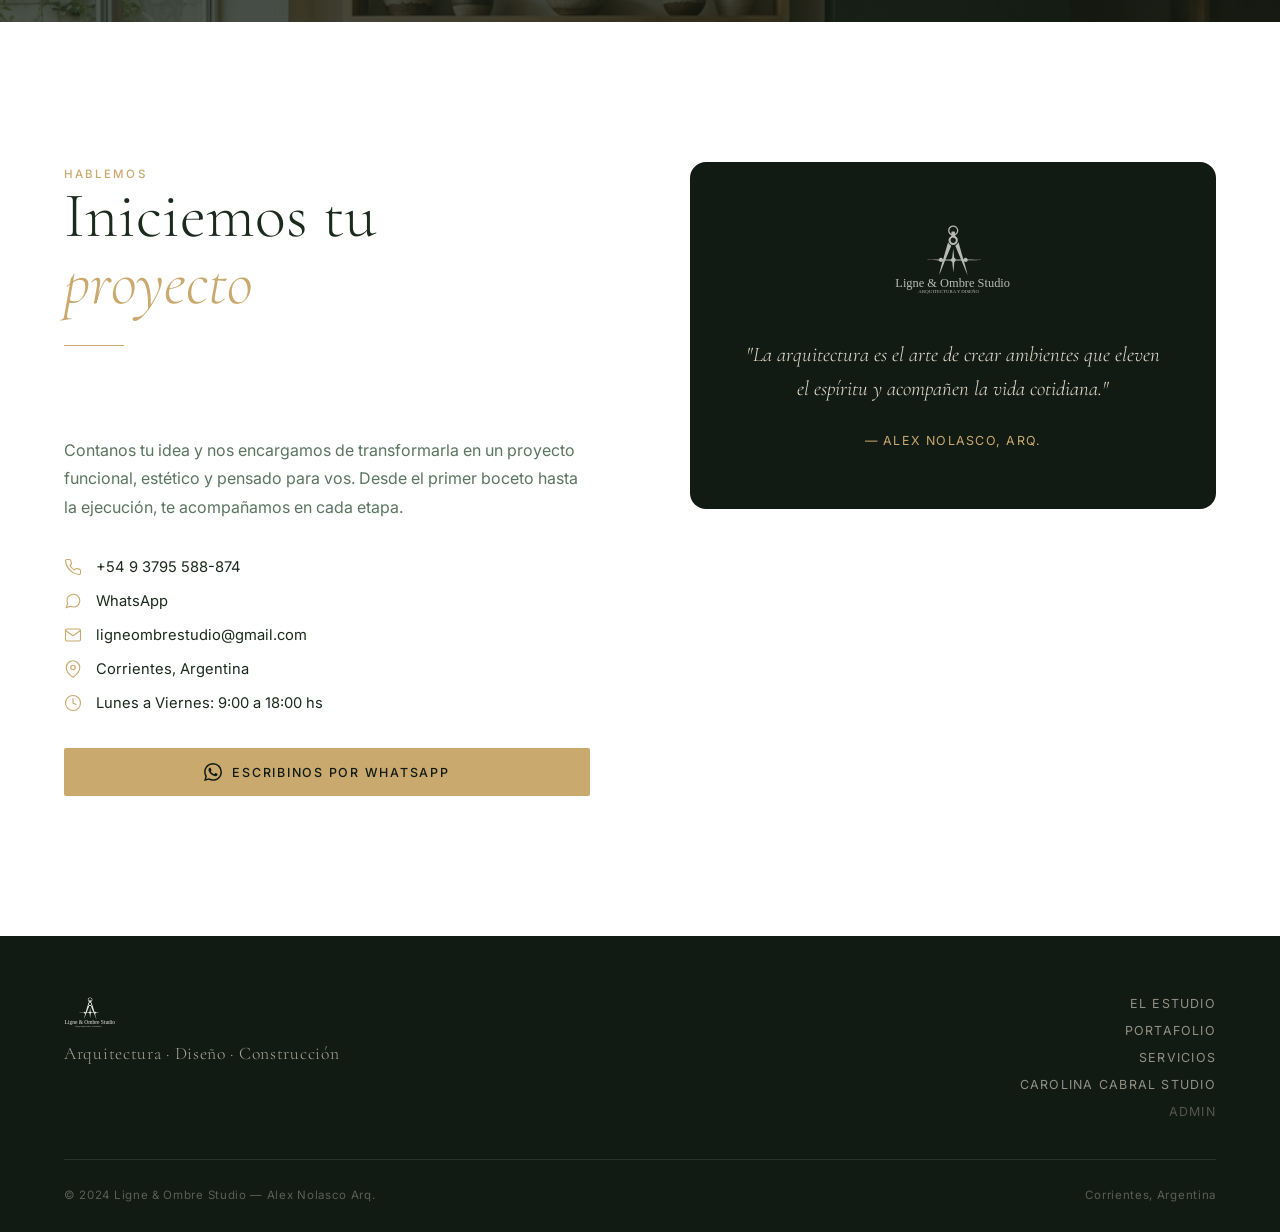
==== commit 786c192c: "Actualiza proyectos de arquitectura, añade rotación de imágenes al pasar el cursor y elimina filtros" ====
--- a/index.html
+++ b/index.html
@@ -31,7 +31,7 @@
       <li><a href="#sobre-alex">El Estudio</a></li>
       <li><a href="#portafolio">Portafolio</a></li>
       <li><a href="#servicios">Servicios</a></li>
-      <li><a href="interiores.html">Interiorismo</a></li>
+      <li><a href="interiores.html">Espacios</a></li>
       <li><a href="#contacto" class="nav__cta">Contacto</a></li>
     </ul>
     <div class="nav__burger" id="burger">
@@ -45,14 +45,14 @@
     <a href="#sobre-alex">El Estudio</a>
     <a href="#portafolio">Portafolio</a>
     <a href="#servicios">Servicios</a>
-    <a href="interiores.html">Interiorismo</a>
+    <a href="interiores.html">Espacios</a>
     <a href="#contacto">Contacto</a>
   </nav>
 
   <!-- HERO -->
   <section class="hero" id="inicio">
     <div class="hero__bg">
-      <img src="Imagenes Pagina Arquitectura/Proyectos/Residencia/Principal.jpeg" alt="Arquitectura" class="hero__img"
+      <img src="Imagenes Pagina Arquitectura/Proyectos Arquitectura/Renders/Principal.jpeg" alt="Arquitectura" class="hero__img"
         data-parallax="0.25">
       <div class="hero__overlay"></div>
     </div>
@@ -64,7 +64,7 @@
         que perduran.
       </h1>
       <p class="hero__sub reveal" data-delay="200">
-        Creamos espacios únicos que combinan arquitectura, interiorismo y diseño a medida para transformar la forma de vivir y trabajar.
+        Creamos espacios únicos que combinan arquitectura, diseño de espacios y diseño a medida para transformar la forma de vivir y trabajar.
       </p>
       <div class="hero__actions reveal" data-delay="300">
         <a href="#portafolio" class="btn btn--primary">
@@ -149,14 +149,6 @@
         <span class="sec-header__line"></span>
       </div>
 
-      <div class="portfolio-filter reveal" data-delay="100">
-        <button class="portfolio-filter__btn active" data-filter="todos">Todos</button>
-        <button class="portfolio-filter__btn" data-filter="Residencial">Residencial</button>
-        <button class="portfolio-filter__btn" data-filter="Comercial">Comercial</button>
-        <button class="portfolio-filter__btn" data-filter="Interiorismo">Interiorismo</button>
-        <button class="portfolio-filter__btn" data-filter="Reforma">Reforma</button>
-      </div>
-
       <div class="portfolio-grid" id="portfolio-grid">
         <!-- Populated by portfolio.js -->
       </div>
@@ -224,7 +216,7 @@
   <!-- DISEÑO INTERIORES CTA -->
   <section class="cta-interiores">
     <div class="cta-interiores__bg">
-      <img src="assets/img/hero-int.png" alt="Interiorismo" class="cta-interiores__img" data-parallax="0.15">
+      <img src="assets/img/hero-int.png" alt="Espacios" class="cta-interiores__img" data-parallax="0.15">
       <div class="cta-interiores__overlay"></div>
     </div>
     <div class="cta-interiores__content reveal">
--- a/css/index.css
+++ b/css/index.css
@@ -322,10 +322,18 @@
 }
 
 .portfolio-card__img {
+  position: absolute;
+  inset: 0;
   width: 100%;
   height: 100%;
   object-fit: cover;
-  transition: transform .8s cubic-bezier(.22, 1, .36, 1);
+  opacity: 0;
+  transition: opacity 0.6s ease-in-out, transform .8s cubic-bezier(.22, 1, .36, 1);
+  z-index: 1;
+}
+
+.portfolio-card__img.active {
+  opacity: 1;
 }
 
 .portfolio-card:hover .portfolio-card__img {
@@ -341,6 +349,7 @@
   padding: 24px;
   opacity: 0;
   transition: opacity var(--transition);
+  z-index: 2;
 }
 
 .portfolio-card:hover .portfolio-card__overlay {
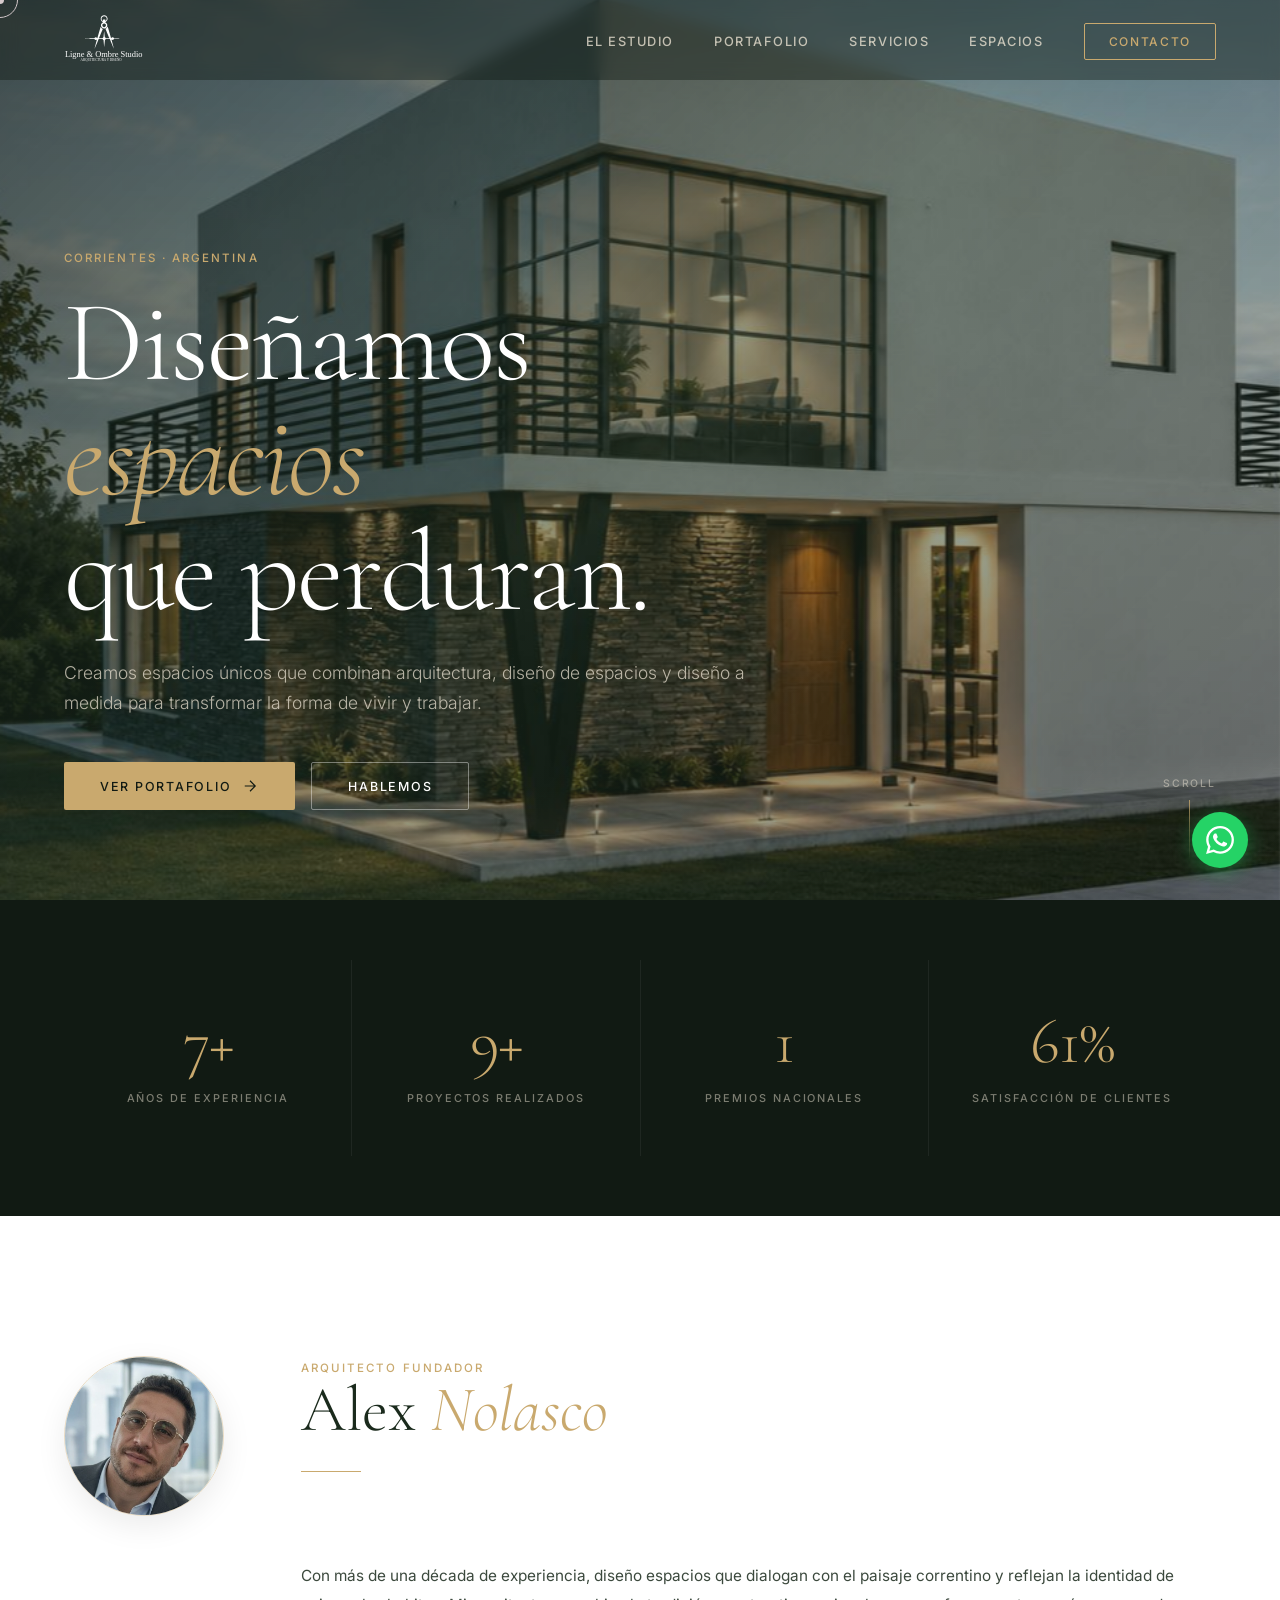
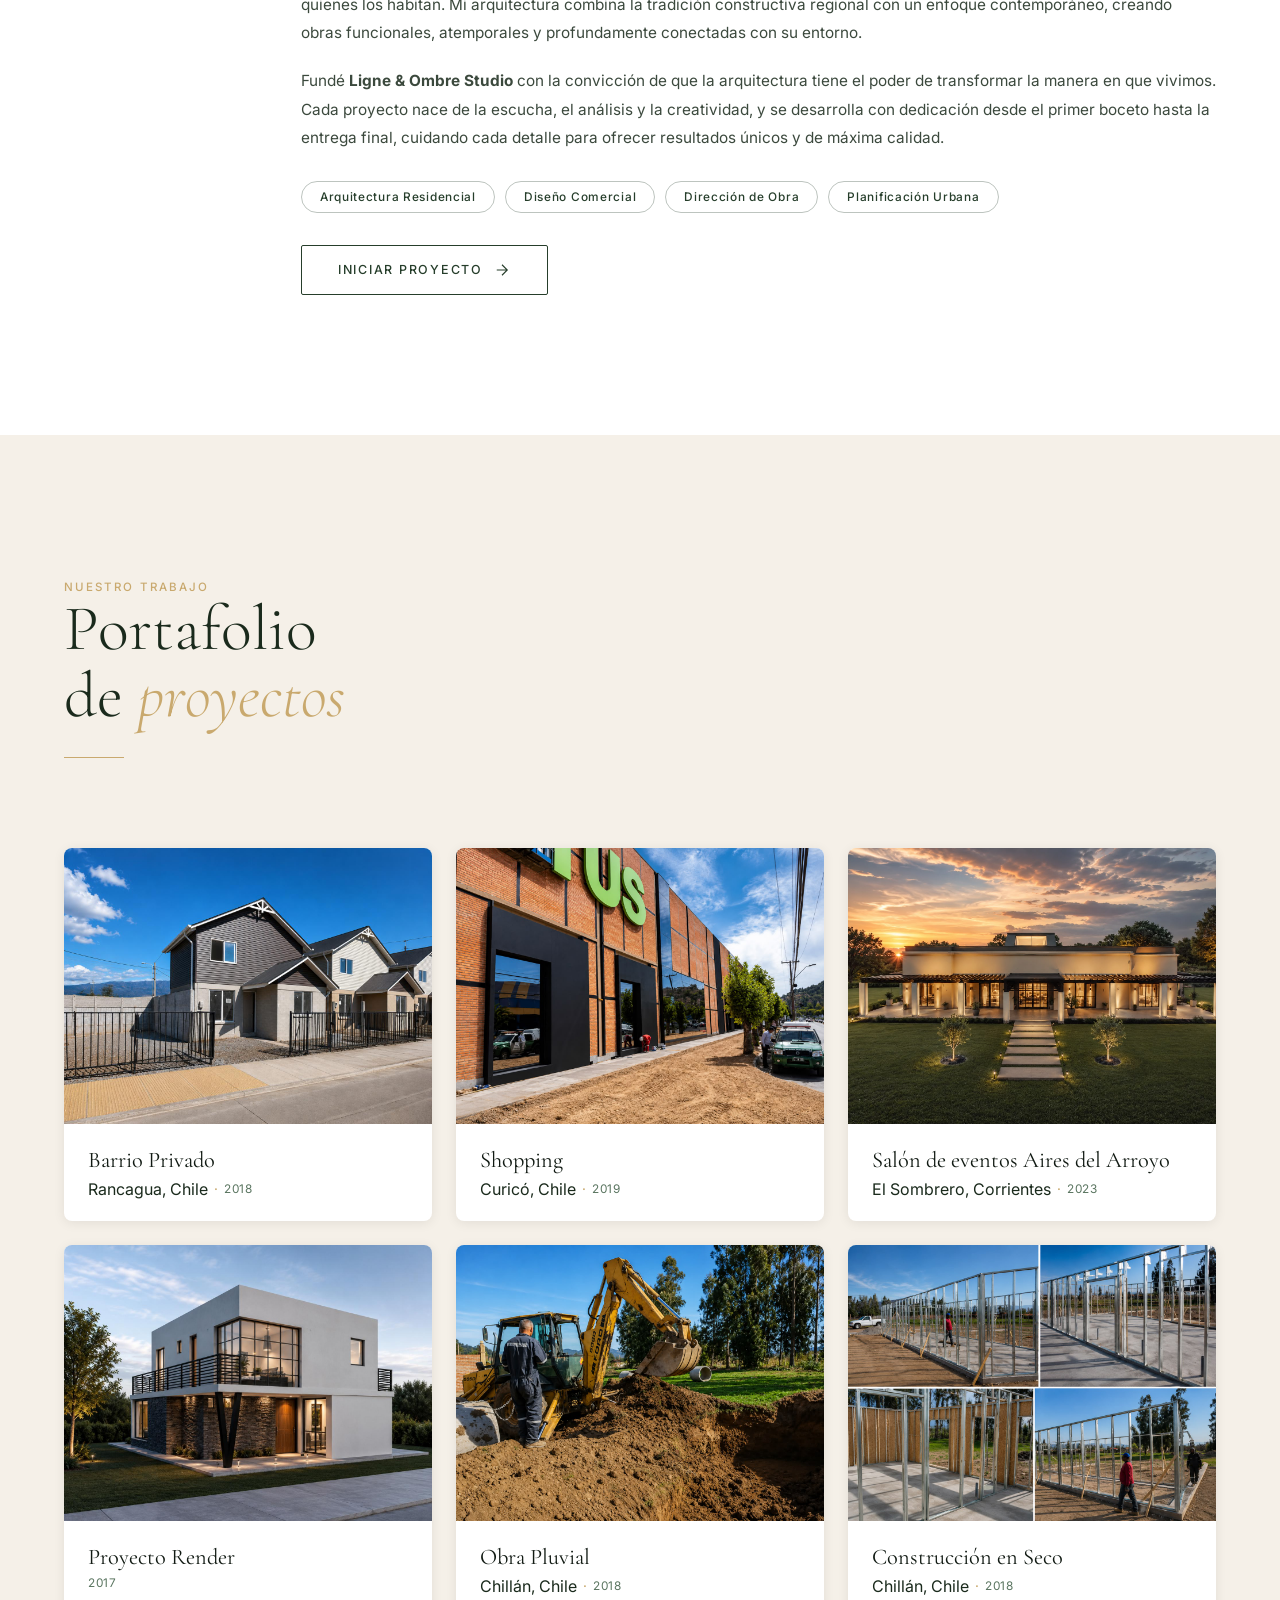
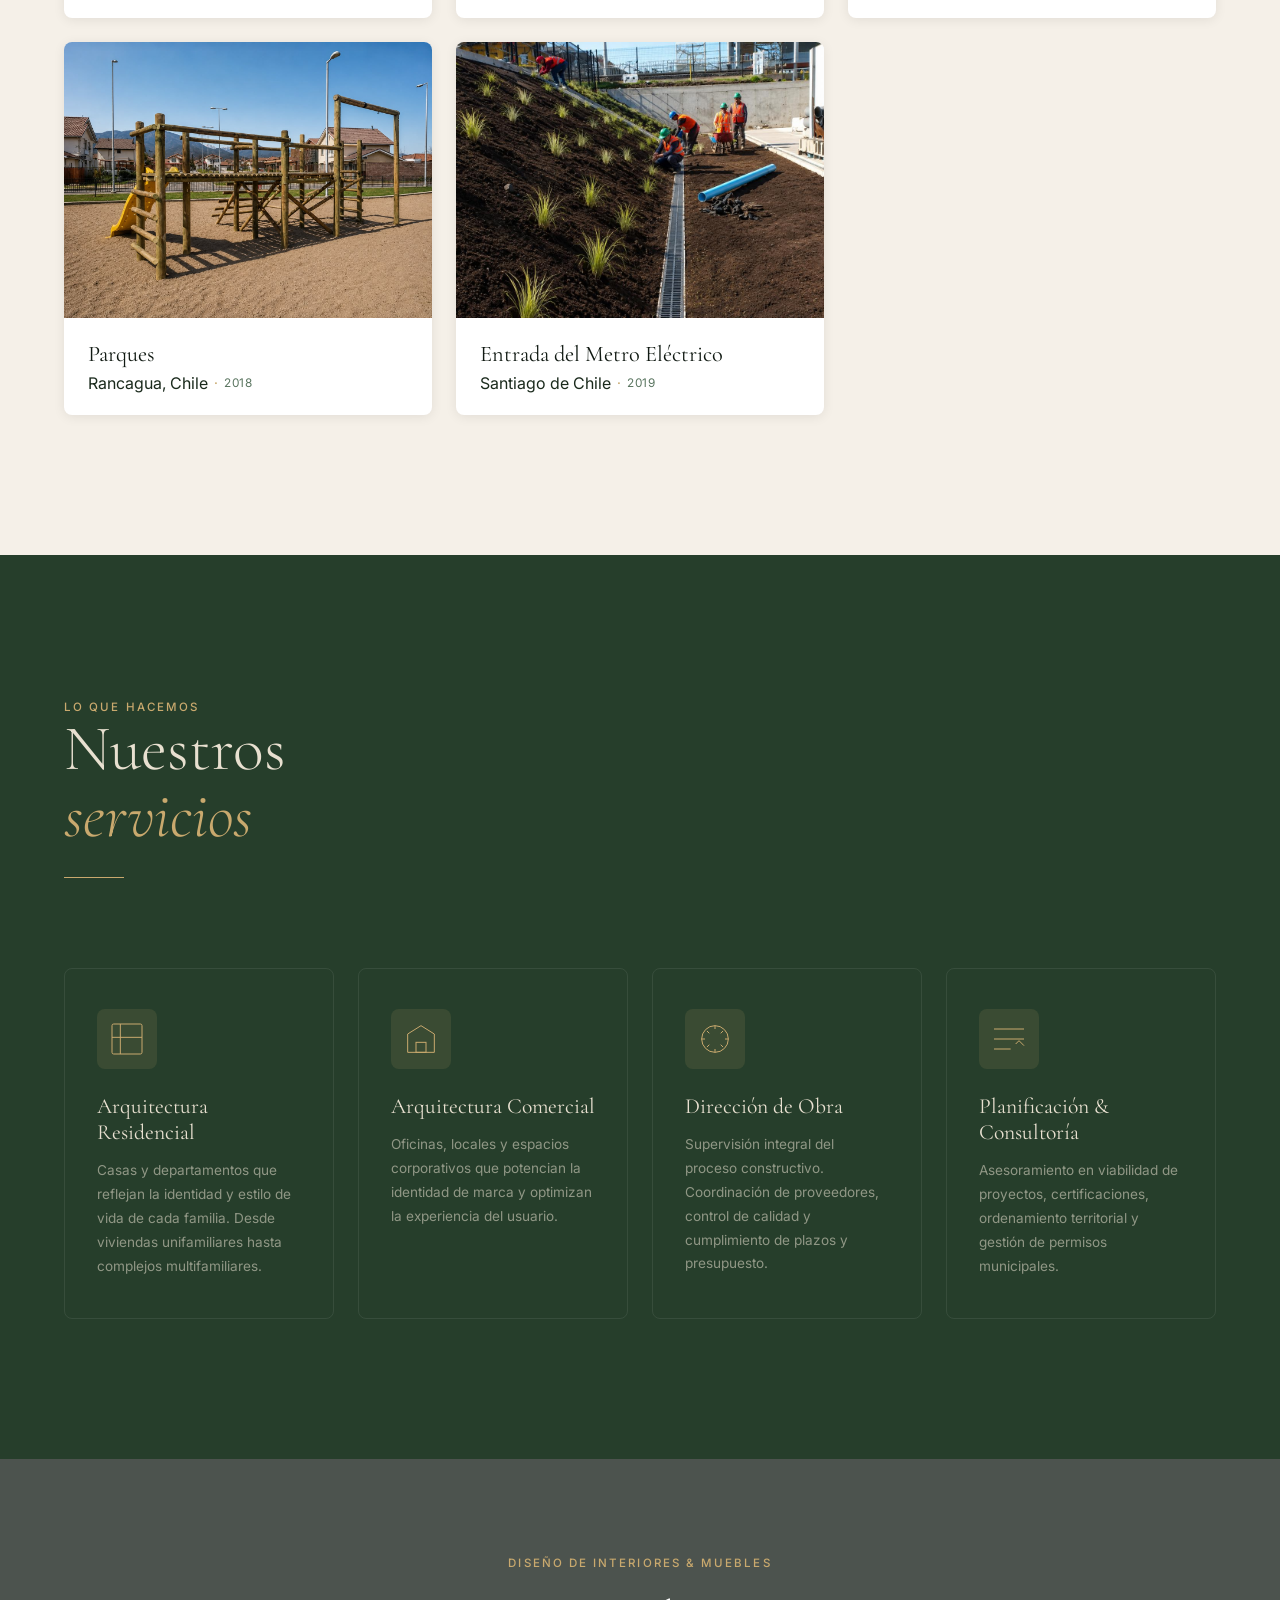
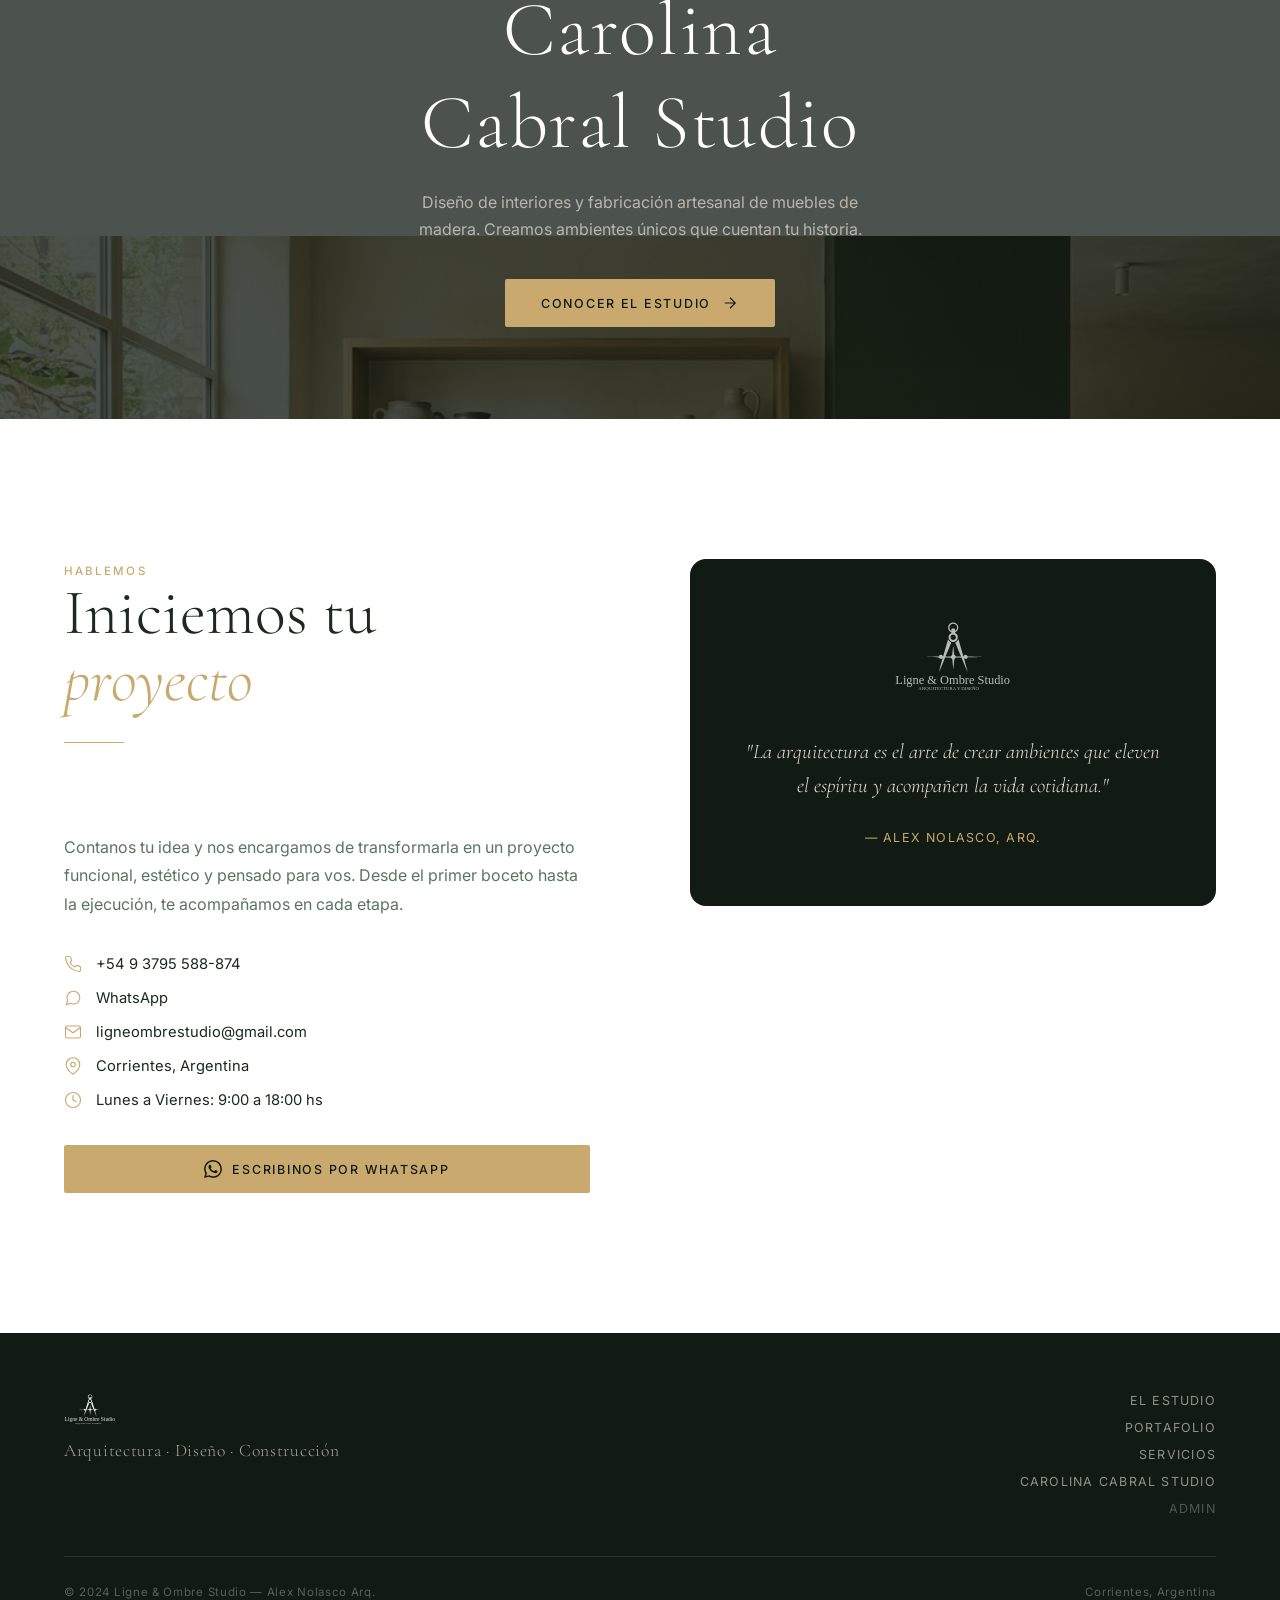
==== commit 6fba9271: "agrego carrusel y efecto a proyectos y productos" ====
--- a/index.html
+++ b/index.html
@@ -335,7 +335,9 @@
   <div class="modal-overlay" id="modalOverlay">
     <div class="modal" style="position:relative">
       <button class="modal__close" onclick="closeModal()">✕</button>
+      <button class="modal__nav modal__prev" onclick="prevModalImage()" style="display:none">&#10094;</button>
       <img class="modal__img" src="" alt="">
+      <button class="modal__nav modal__next" onclick="nextModalImage()" style="display:none">&#10095;</button>
       <div class="modal__body">
         <p class="modal__cat"></p>
         <h3 class="modal__title"></h3>
--- a/css/main.css
+++ b/css/main.css
@@ -38,7 +38,7 @@
 
 /* ── RESET ── */
 *, *::before, *::after { box-sizing: border-box; margin: 0; padding: 0; }
-html { scroll-behavior: smooth; font-size: 16px; }
+html { scroll-behavior: smooth; font-size: 16px; overflow-x: hidden; }
 body {
   font-family: var(--font-body);
   color: var(--clr-text-dark);
@@ -182,7 +182,7 @@
   position: fixed;
   inset: 0;
   background: var(--clr-forest-dark);
-  z-index: 99;
+  z-index: 1000;
   flex-direction: column;
   align-items: center;
   justify-content: center;
@@ -394,7 +394,7 @@
   transition: transform .4s cubic-bezier(.22,1,.36,1);
 }
 .modal-overlay.open .modal { transform: scale(1); }
-.modal__img { width: 100%; height: 400px; object-fit: cover; border-radius: var(--radius-lg) var(--radius-lg) 0 0; }
+.modal__img { width: 100%; height: 400px; object-fit: cover; border-radius: var(--radius-lg) var(--radius-lg) 0 0; user-select: none; -webkit-user-drag: none; }
 .modal__body { padding: 36px; }
 .modal__cat {
   font-size: .7rem;
@@ -432,6 +432,28 @@
 }
 .modal__close:hover { background: rgba(255,255,255,.25); }
 
+.modal__nav {
+  position: absolute;
+  top: 200px;
+  transform: translateY(-50%);
+  width: 40px; height: 40px;
+  background: rgba(17, 26, 19, 0.5);
+  backdrop-filter: blur(4px);
+  border-radius: 50%;
+  display: flex;
+  align-items: center;
+  justify-content: center;
+  color: white;
+  font-size: 1.2rem;
+  cursor: pointer;
+  transition: background var(--transition-fast), color var(--transition-fast);
+  border: none;
+  z-index: 10;
+}
+.modal__nav:hover { background: rgba(17, 26, 19, 0.8); color: var(--clr-gold); }
+.modal__prev { left: 10px; }
+.modal__next { right: 10px; }
+
 /* ── LOGO EN FONDOS OSCUROS (convertir a blanco) ── */
 .nav__logo img,
 .hero__logo-big,
@@ -454,8 +476,8 @@
 
 /* ── RESPONSIVE ── */
 @media (max-width: 768px) {
-  .nav__logo img { height: 38px; }
-  .nav__logo svg { height: 38px; }
+  .nav__logo img { height: 28px; }
+  .nav__logo svg { height: 28px; }
   .nav__links { display: none; }
   .nav__burger { display: flex; }
   body { cursor: auto; }
--- a/css/index.css
+++ b/css/index.css
@@ -386,6 +386,18 @@
   margin-bottom: 6px;
 }
 
+.portfolio-card__meta {
+  display: flex;
+  align-items: center;
+  gap: 6px;
+}
+
+.portfolio-card__separator {
+  color: var(--clr-gold);
+  font-weight: 500;
+  font-size: .8rem;
+}
+
 .portfolio-card__year {
   font-size: .74rem;
   color: var(--clr-text-muted);
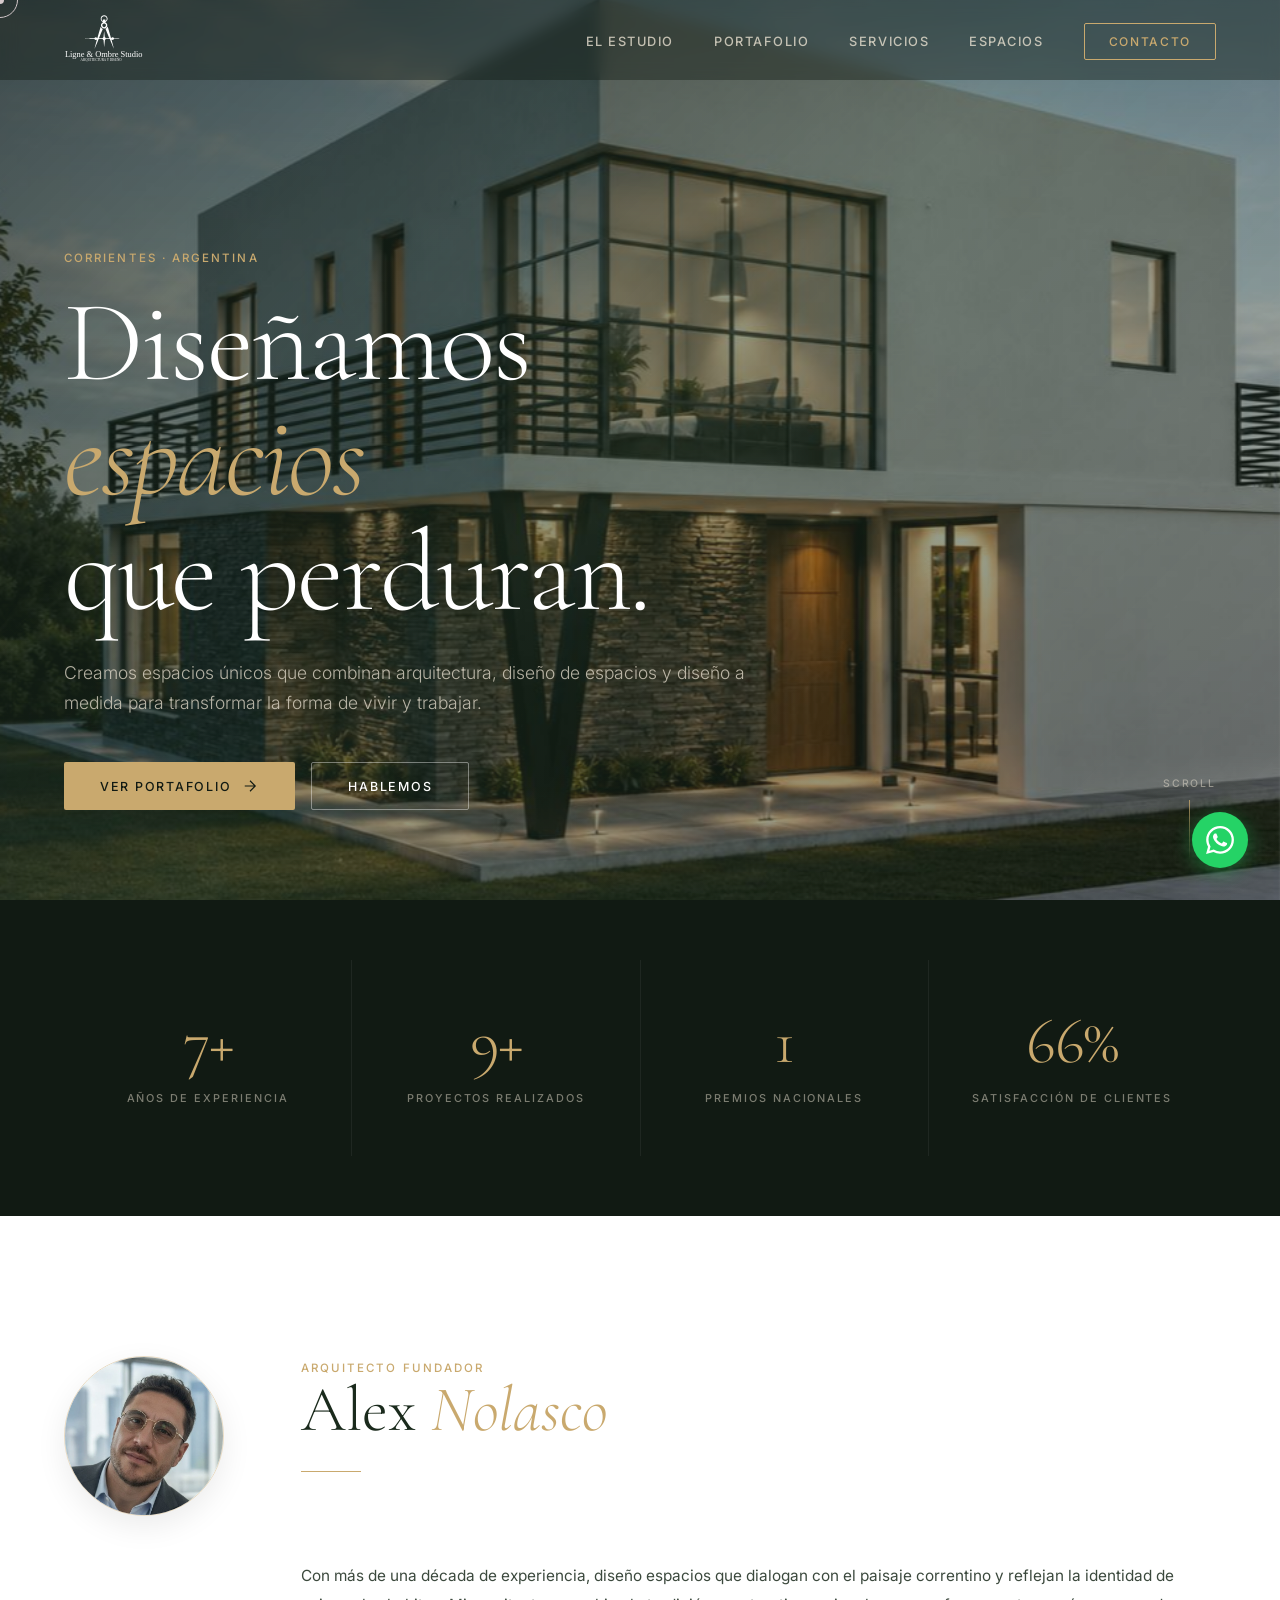
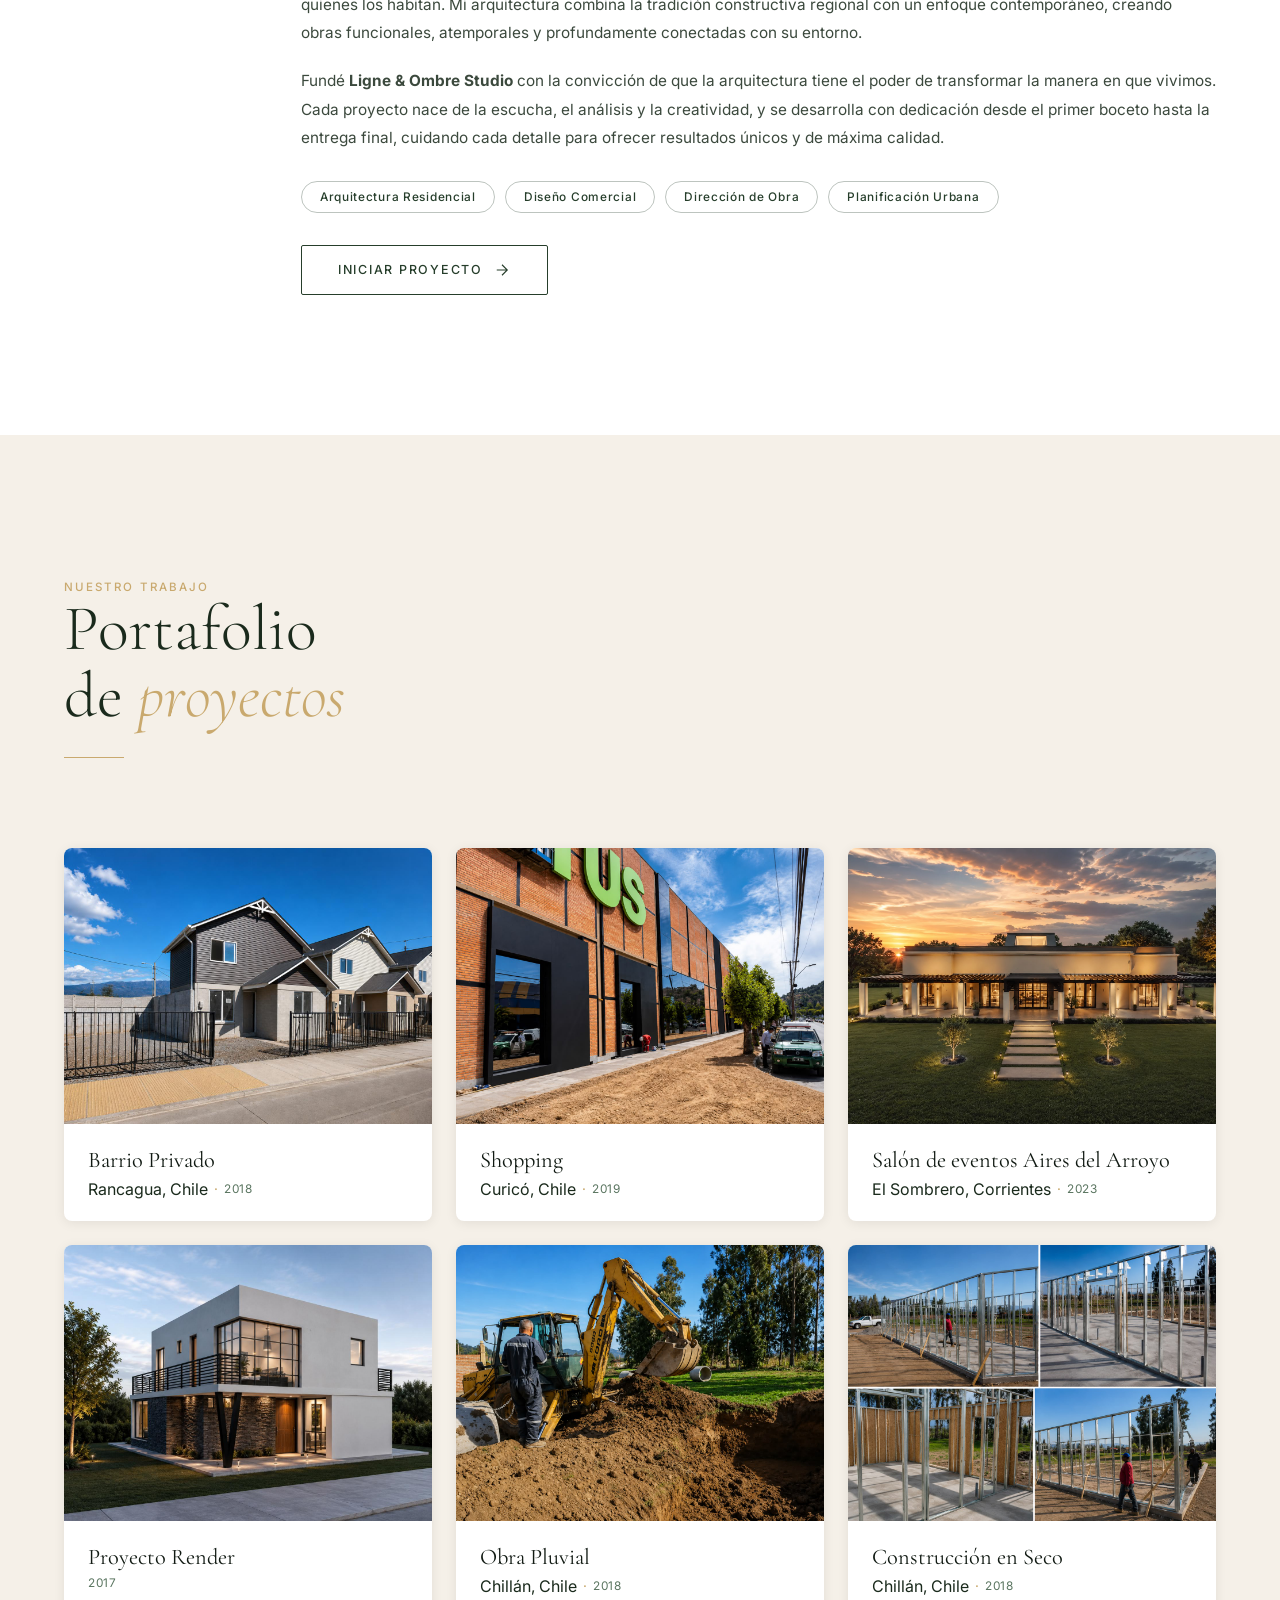
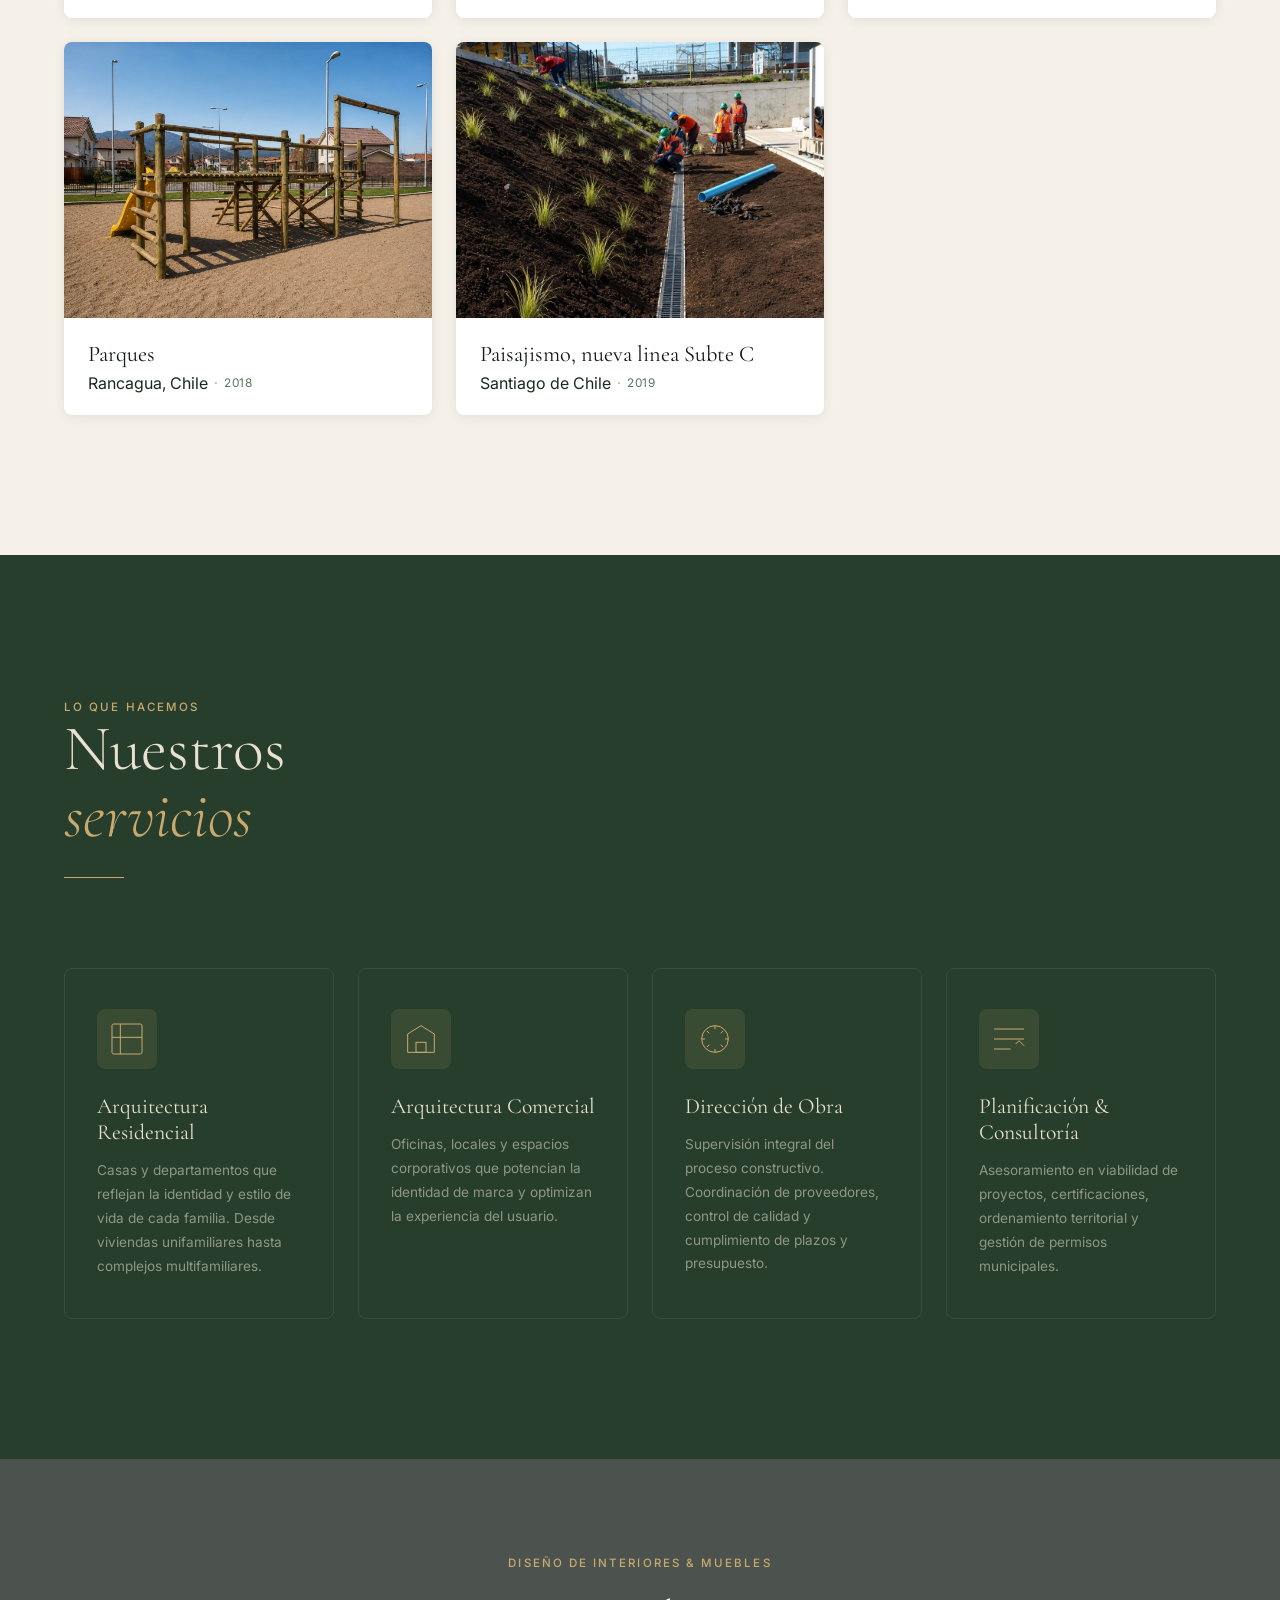
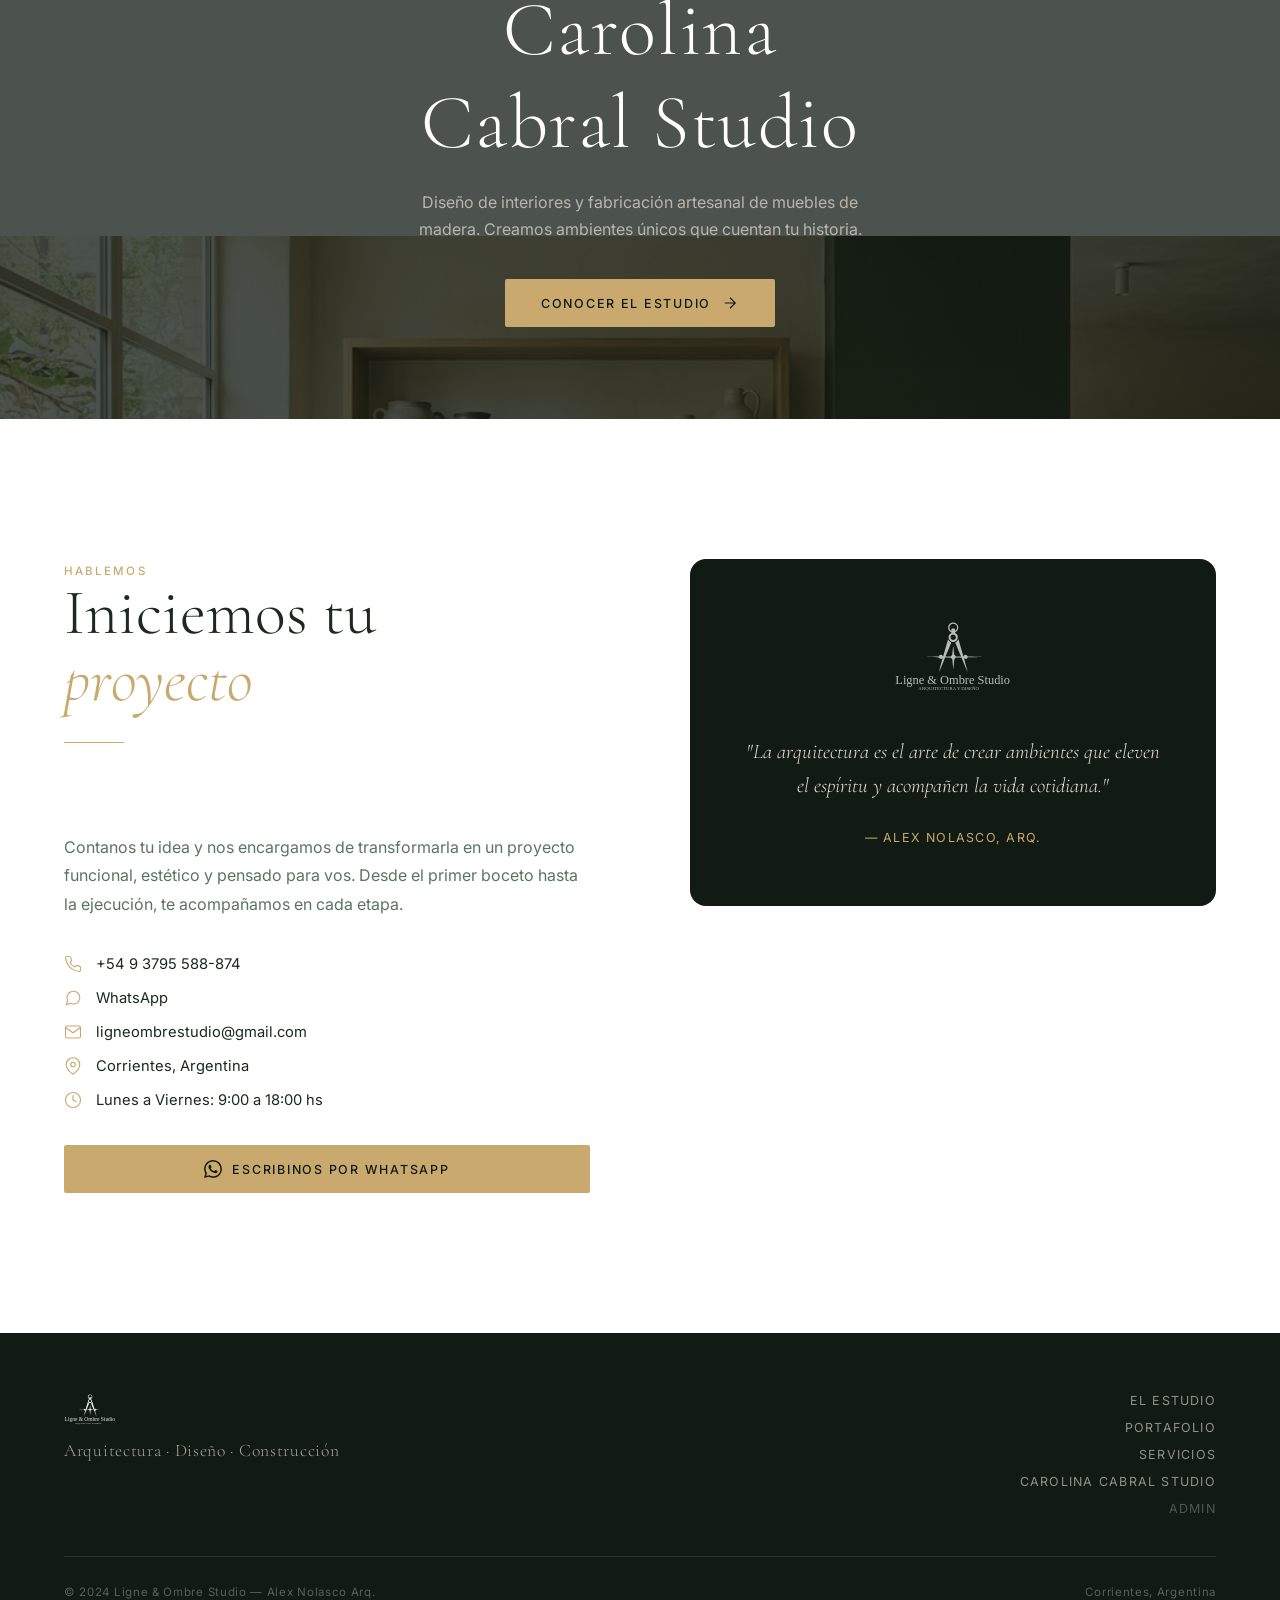
==== commit 0989519e: "Actualizacion panel de administrador" ====
--- a/index.html
+++ b/index.html
@@ -322,7 +322,7 @@
         <a href="#portafolio">Portafolio</a>
         <a href="#servicios">Servicios</a>
         <a href="interiores.html">Carolina Cabral Studio</a>
-        <a href="admin-arq.html" style="opacity:.3">Admin</a>
+        <a href="admin.html" style="opacity:.3">Admin</a>
       </nav>
     </div>
     <div class="footer__copy">
--- a/css/main.css
+++ b/css/main.css
@@ -423,6 +423,7 @@
   backdrop-filter: blur(10px);
   border-radius: 50%;
   display: flex;
+  z-index: 20;
   align-items: center;
   justify-content: center;
   color: white;
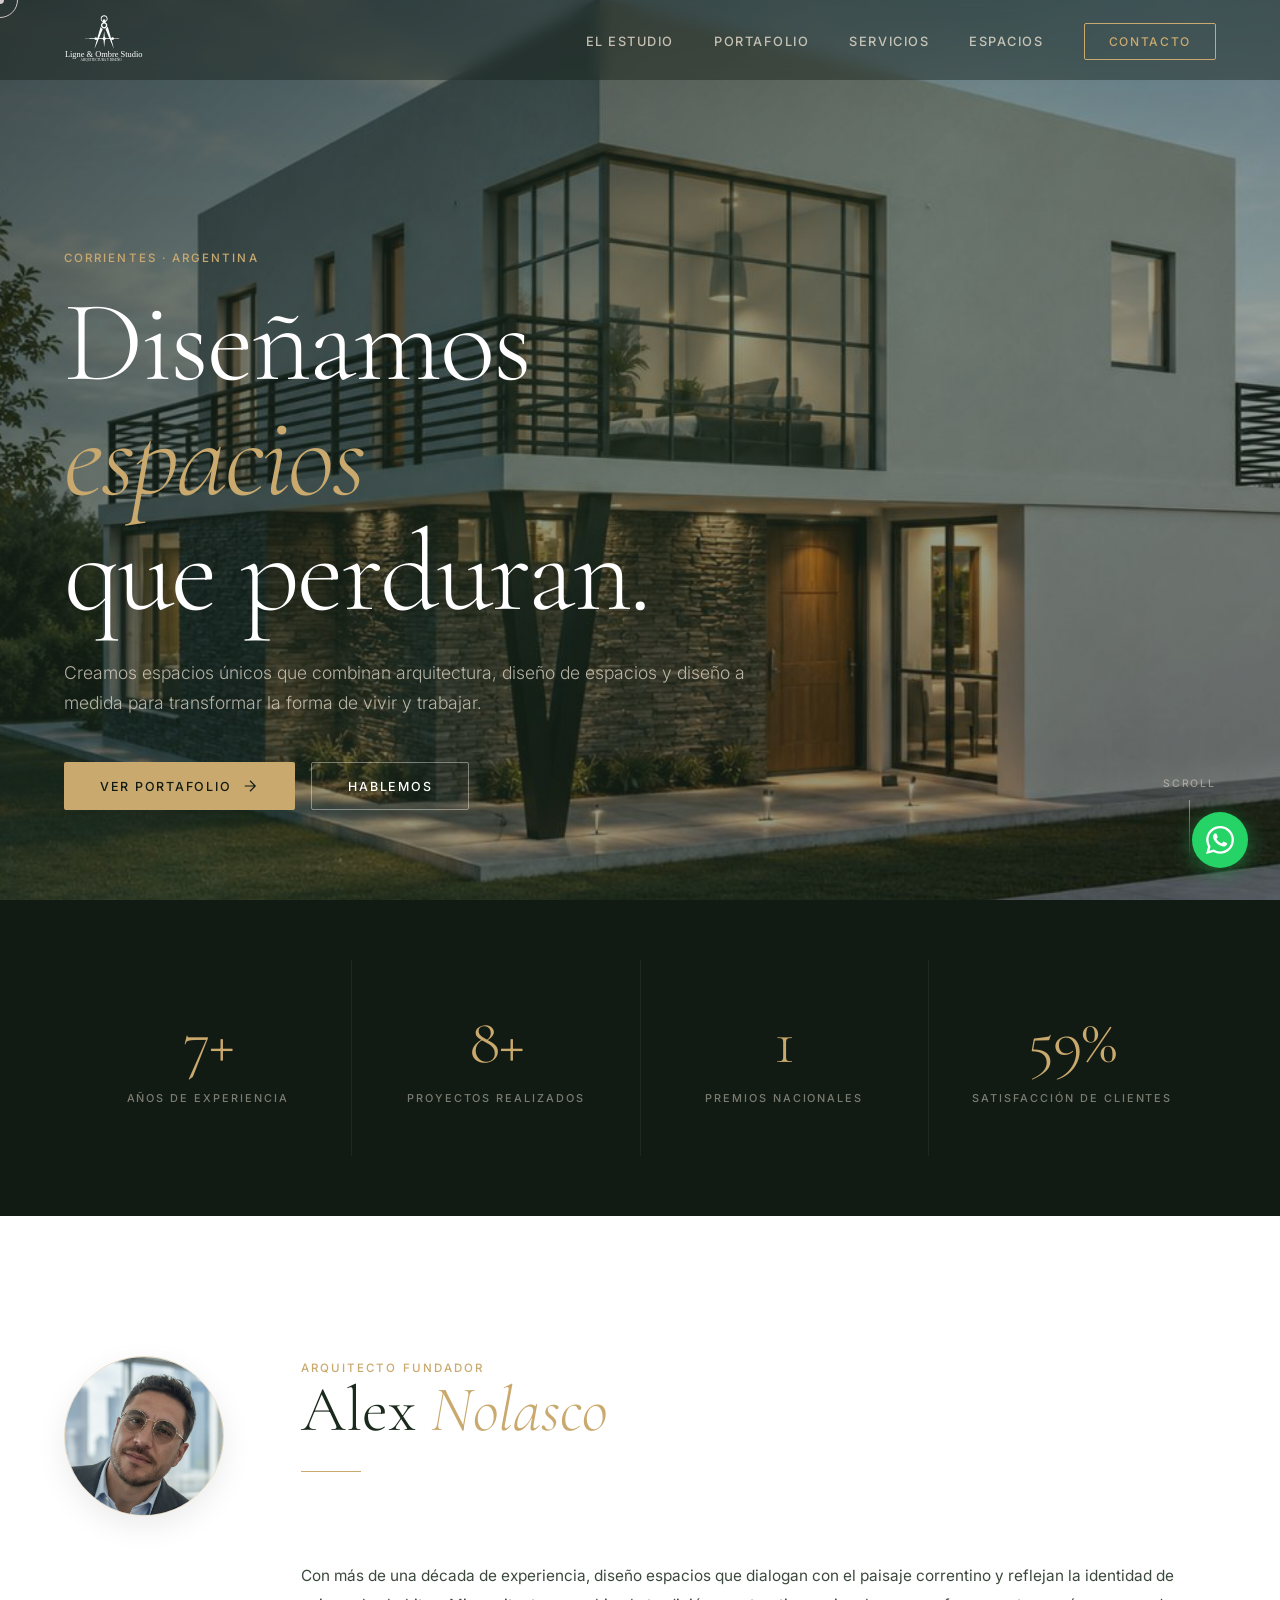
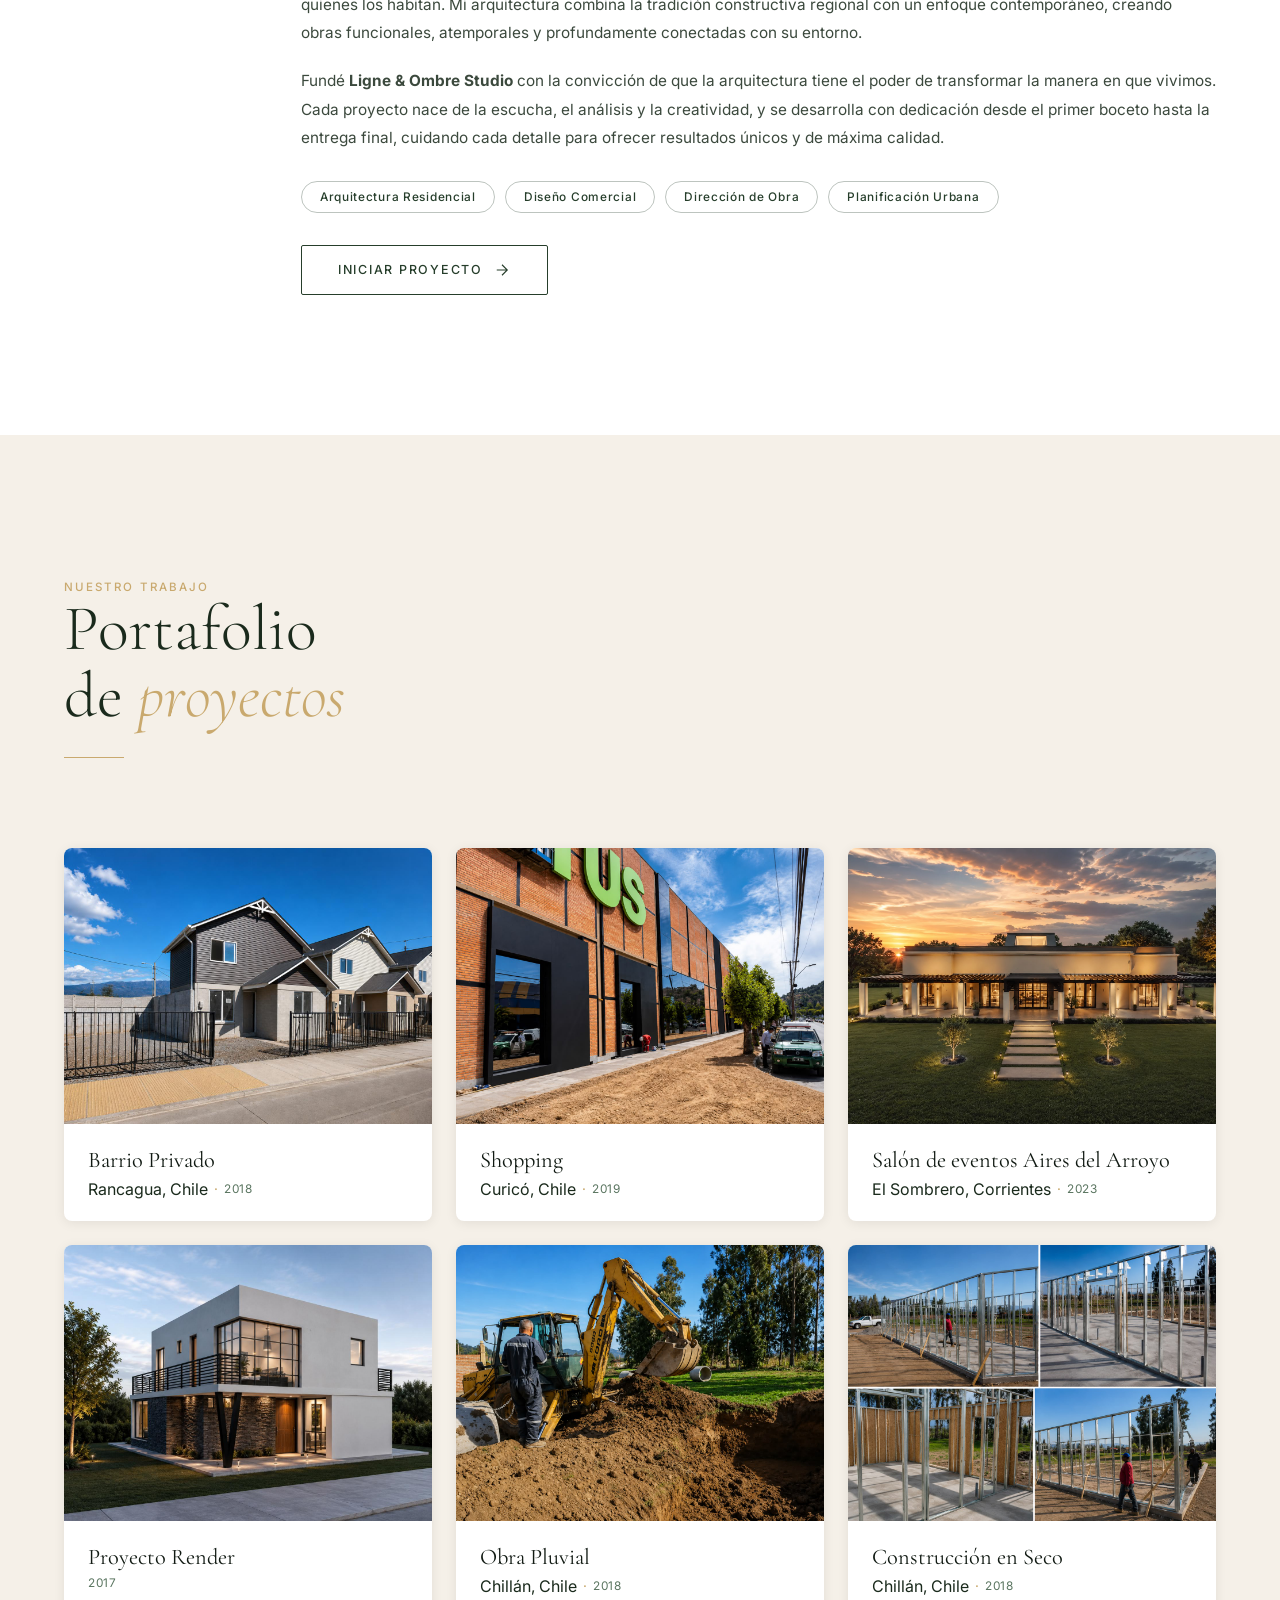
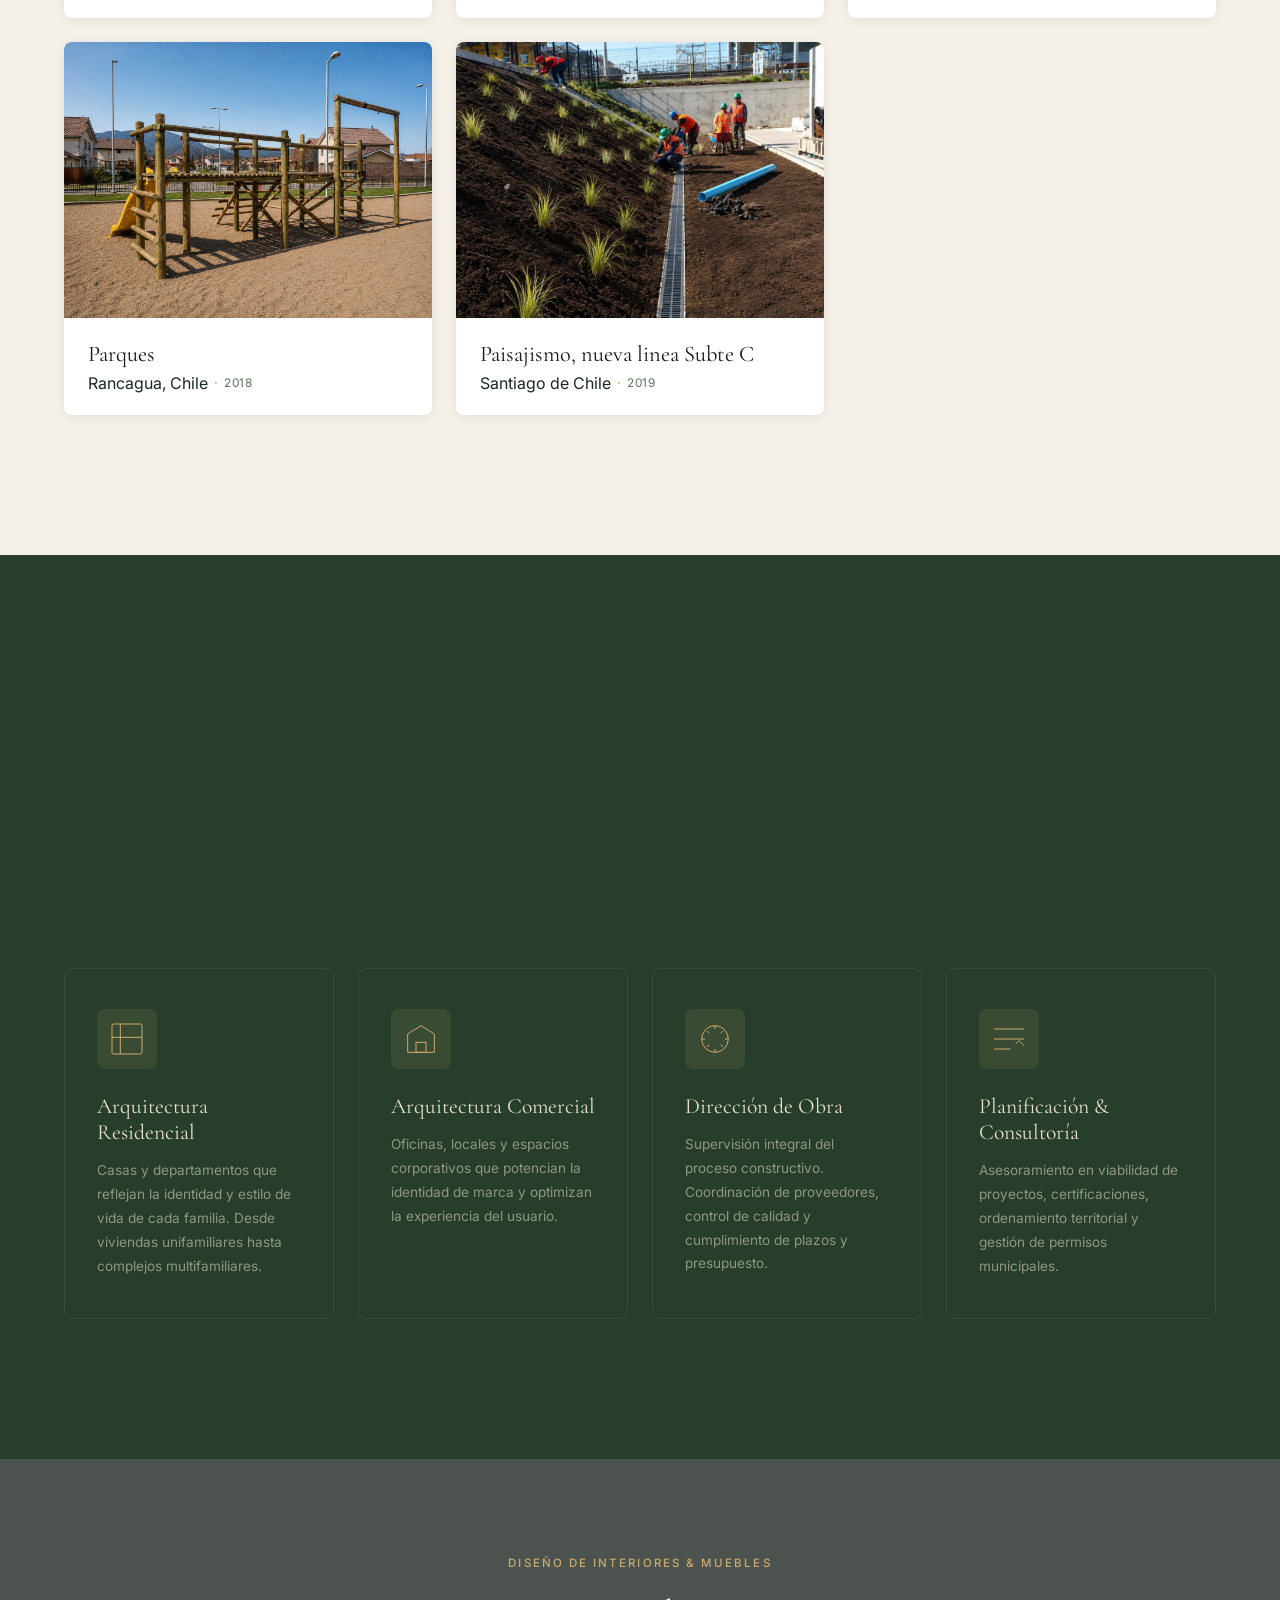
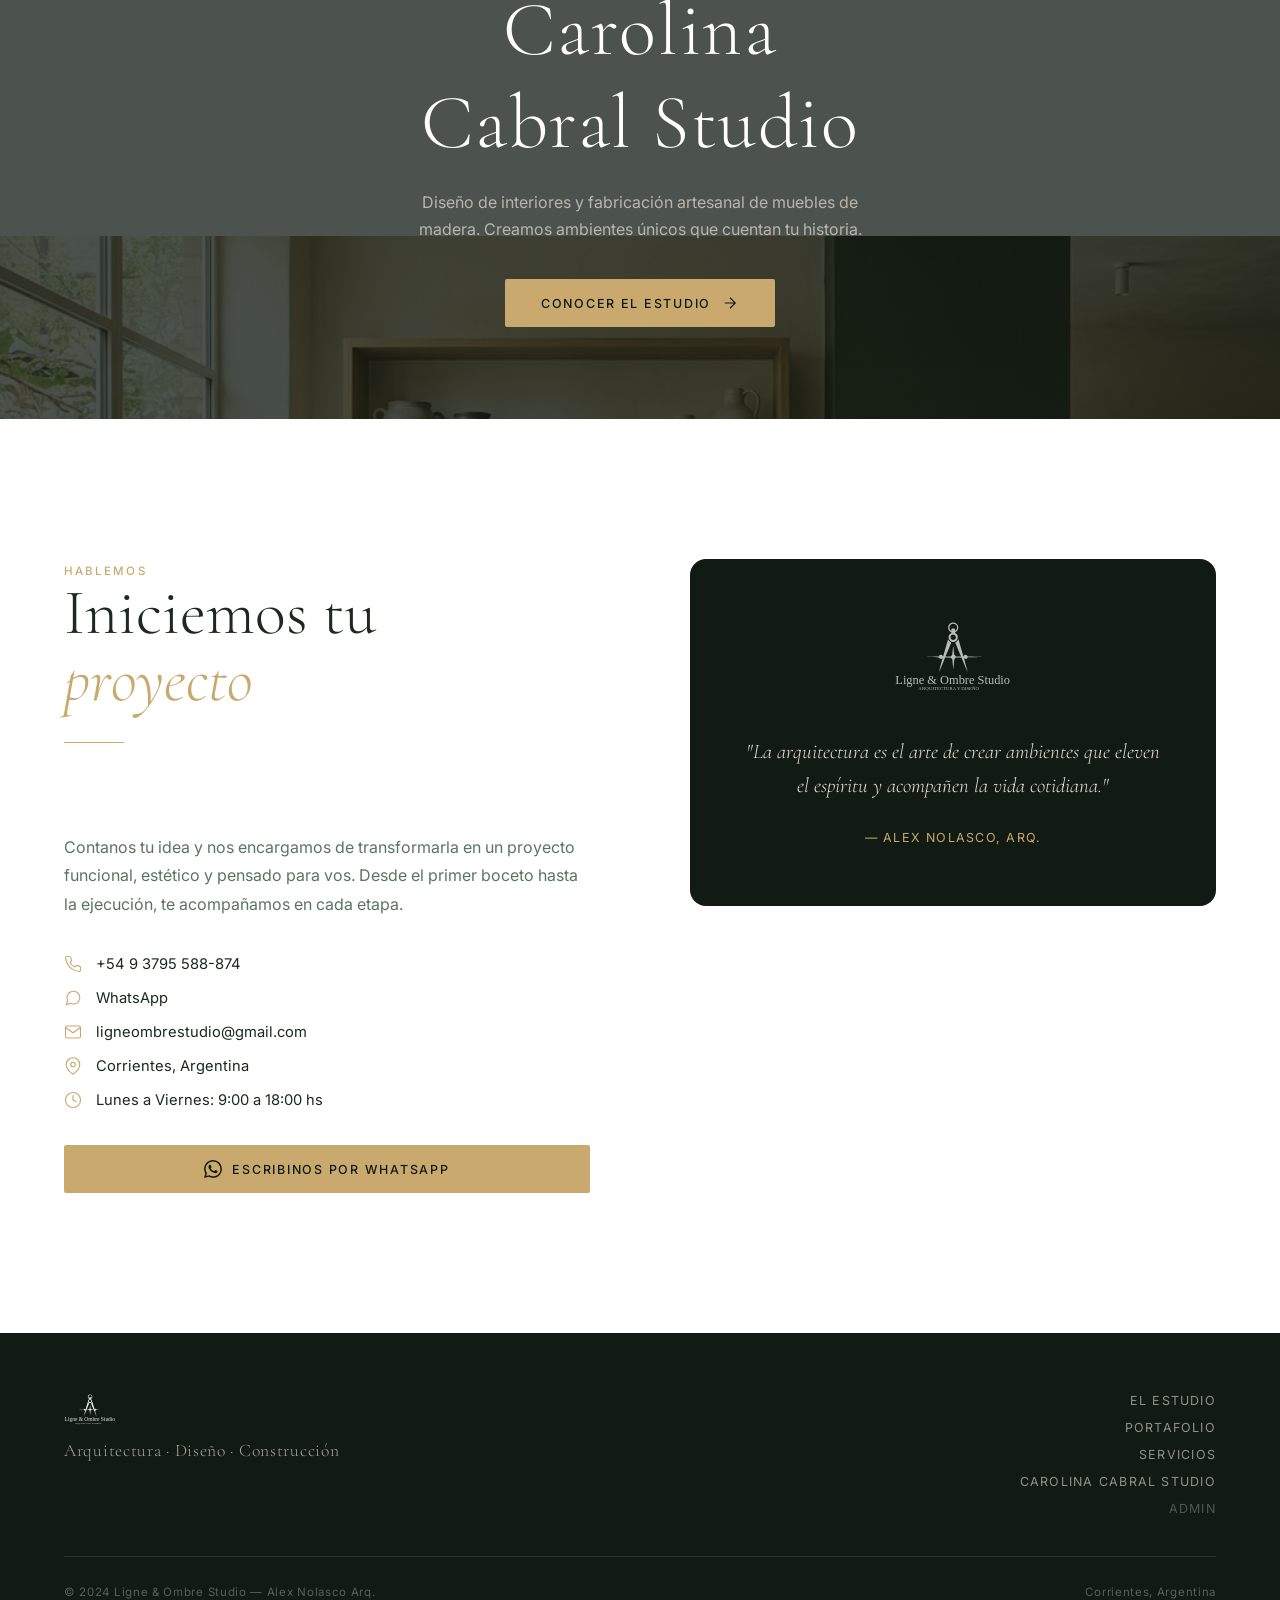
==== commit 9a9f6c2c: "video home" ====
--- a/index.html
+++ b/index.html
@@ -52,8 +52,10 @@
   <!-- HERO -->
   <section class="hero" id="inicio">
     <div class="hero__bg">
-      <img src="Imagenes Pagina Arquitectura/Proyectos Arquitectura/Renders/Principal.jpeg" alt="Arquitectura" class="hero__img"
-        data-parallax="0.25">
+      <video class="hero__img" data-parallax="0.25" autoplay muted loop playsinline
+        preload="auto" poster="assets/video/hero-poster.jpeg">
+        <source src="assets/video/hero.mp4" type="video/mp4">
+      </video>
       <div class="hero__overlay"></div>
     </div>
     <div class="hero__content">
